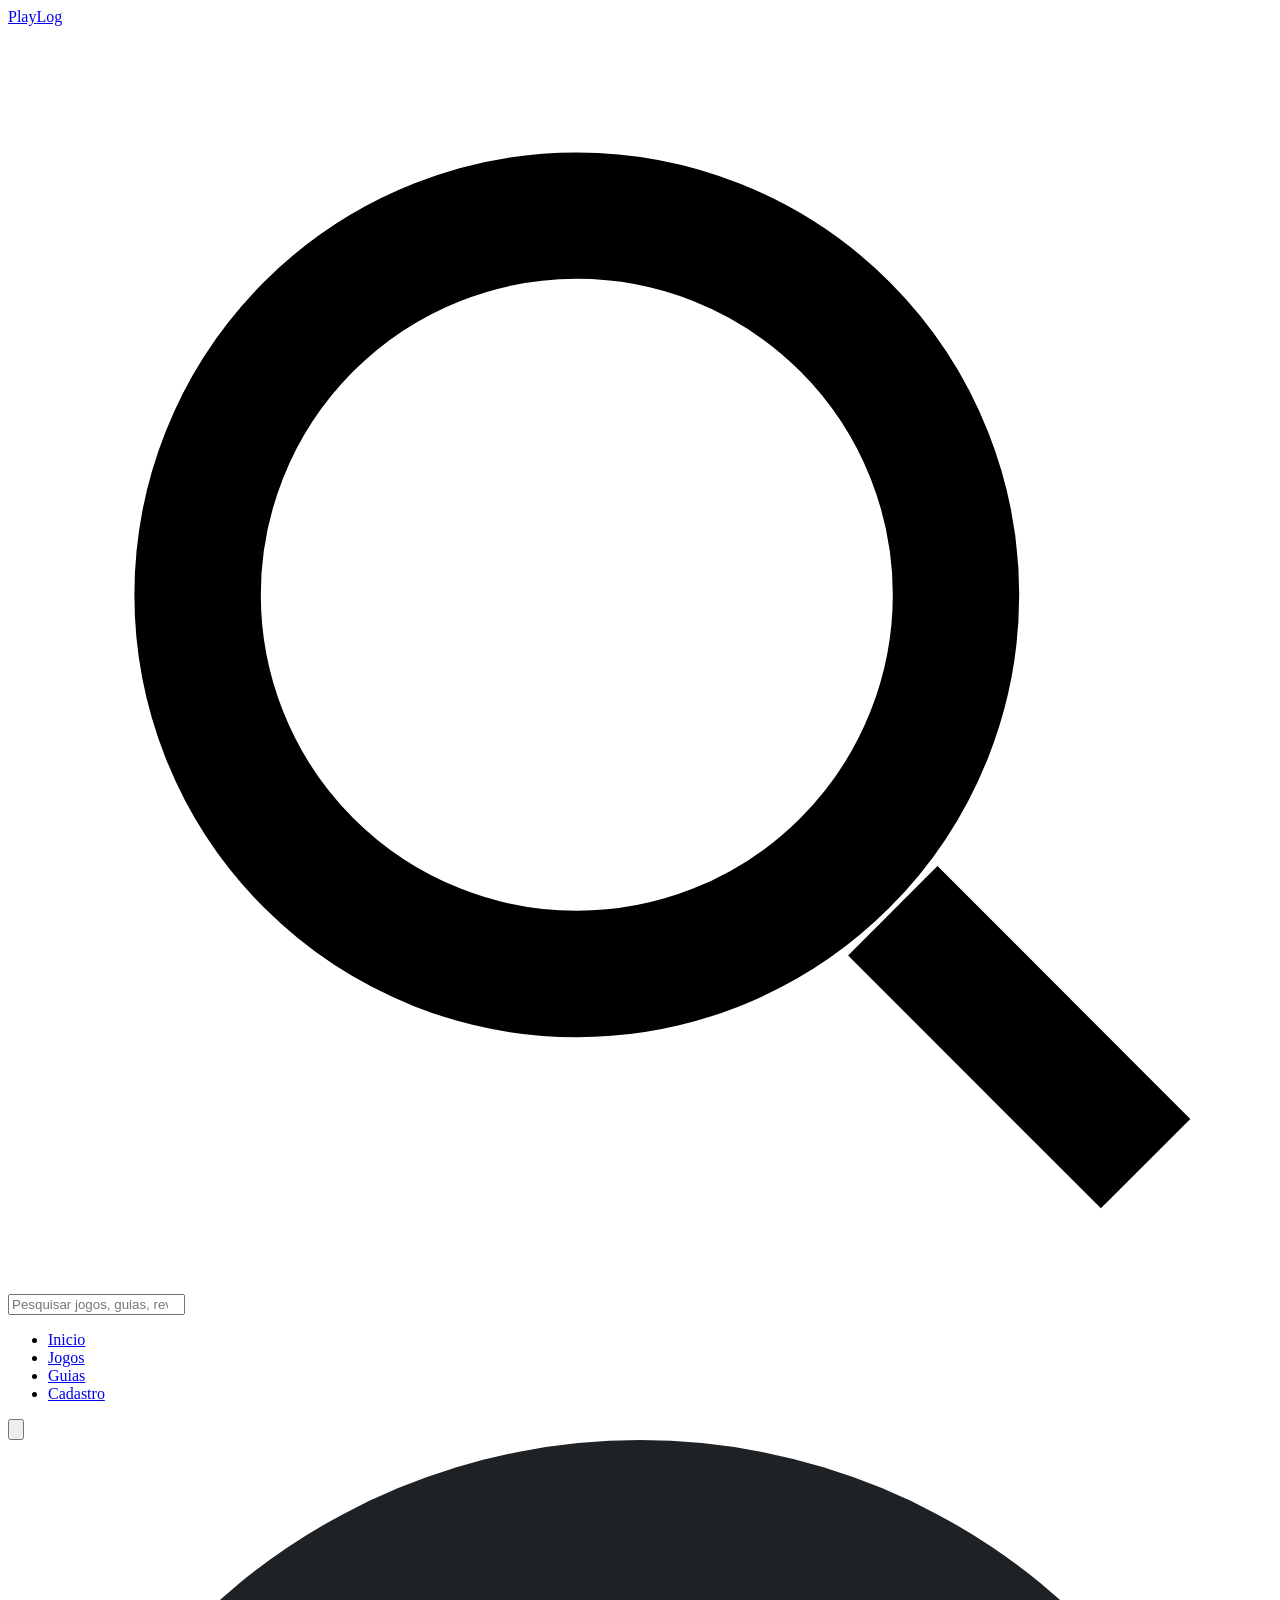
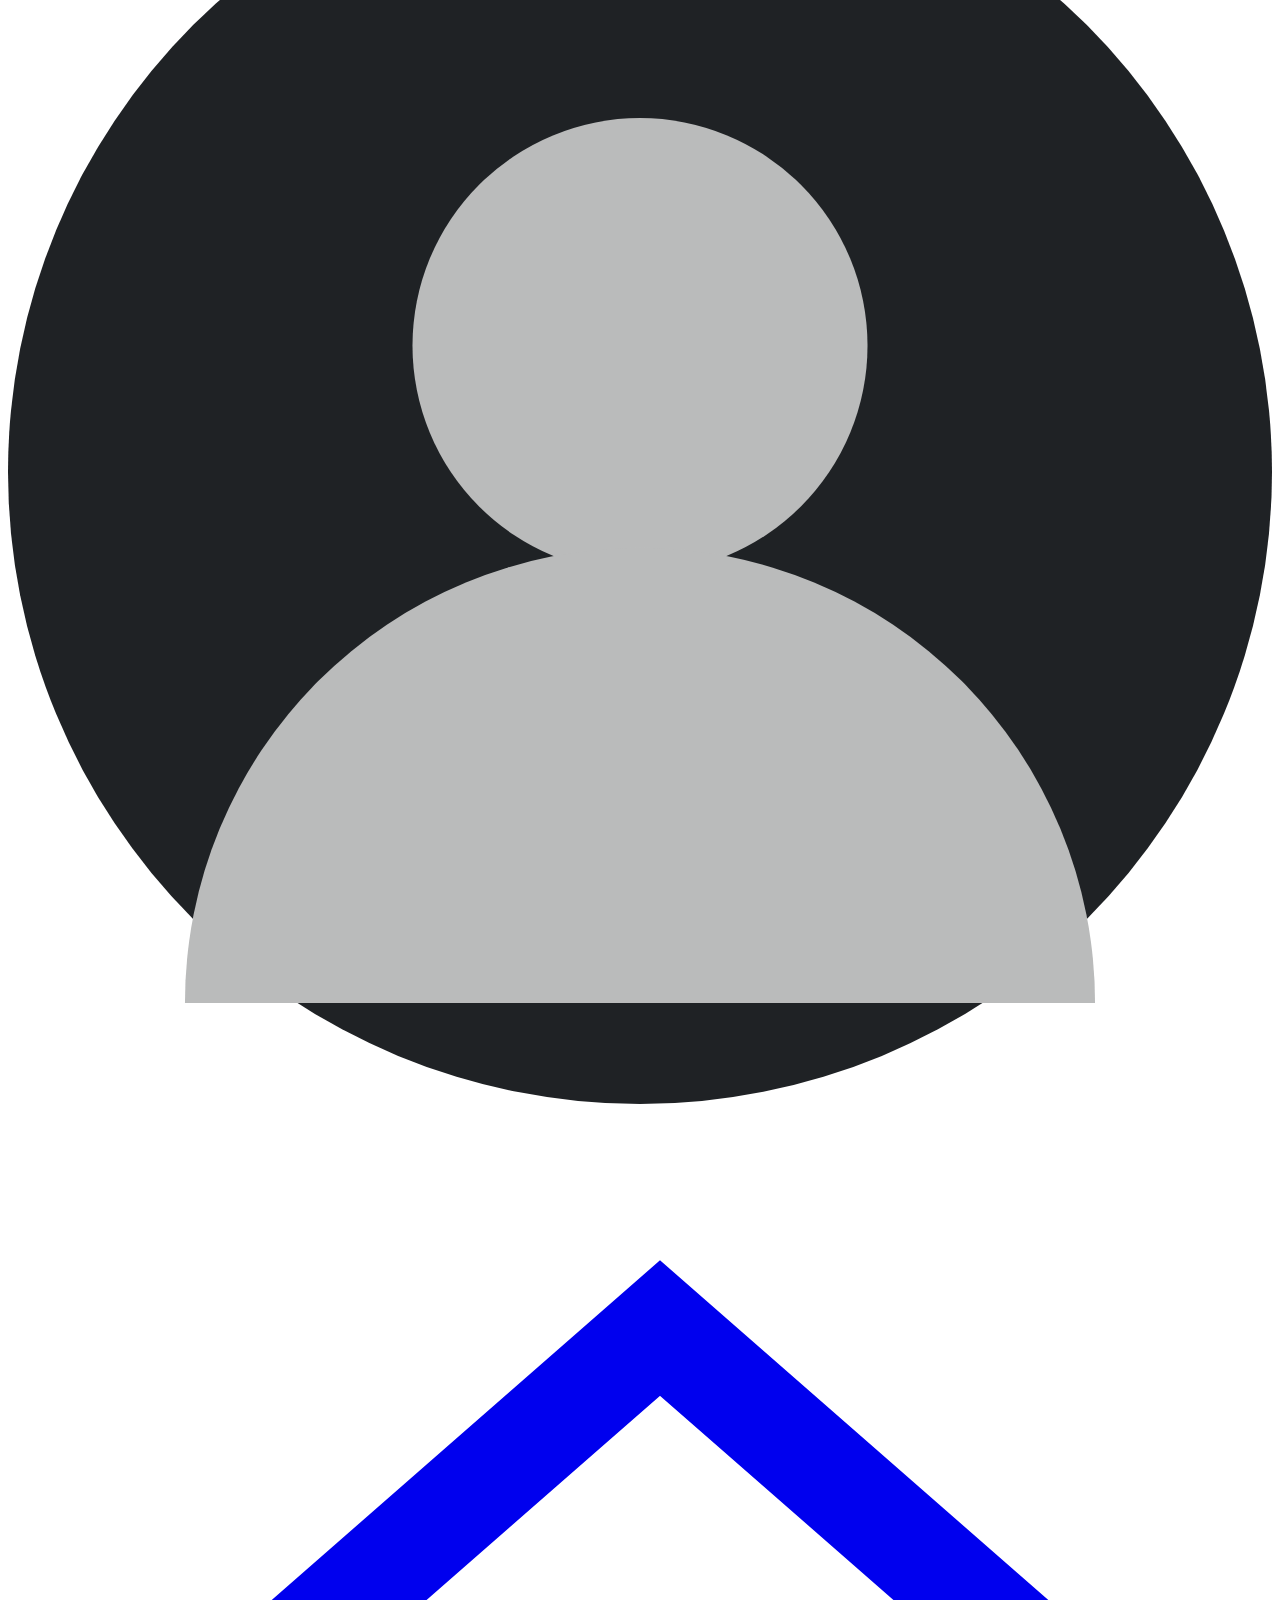
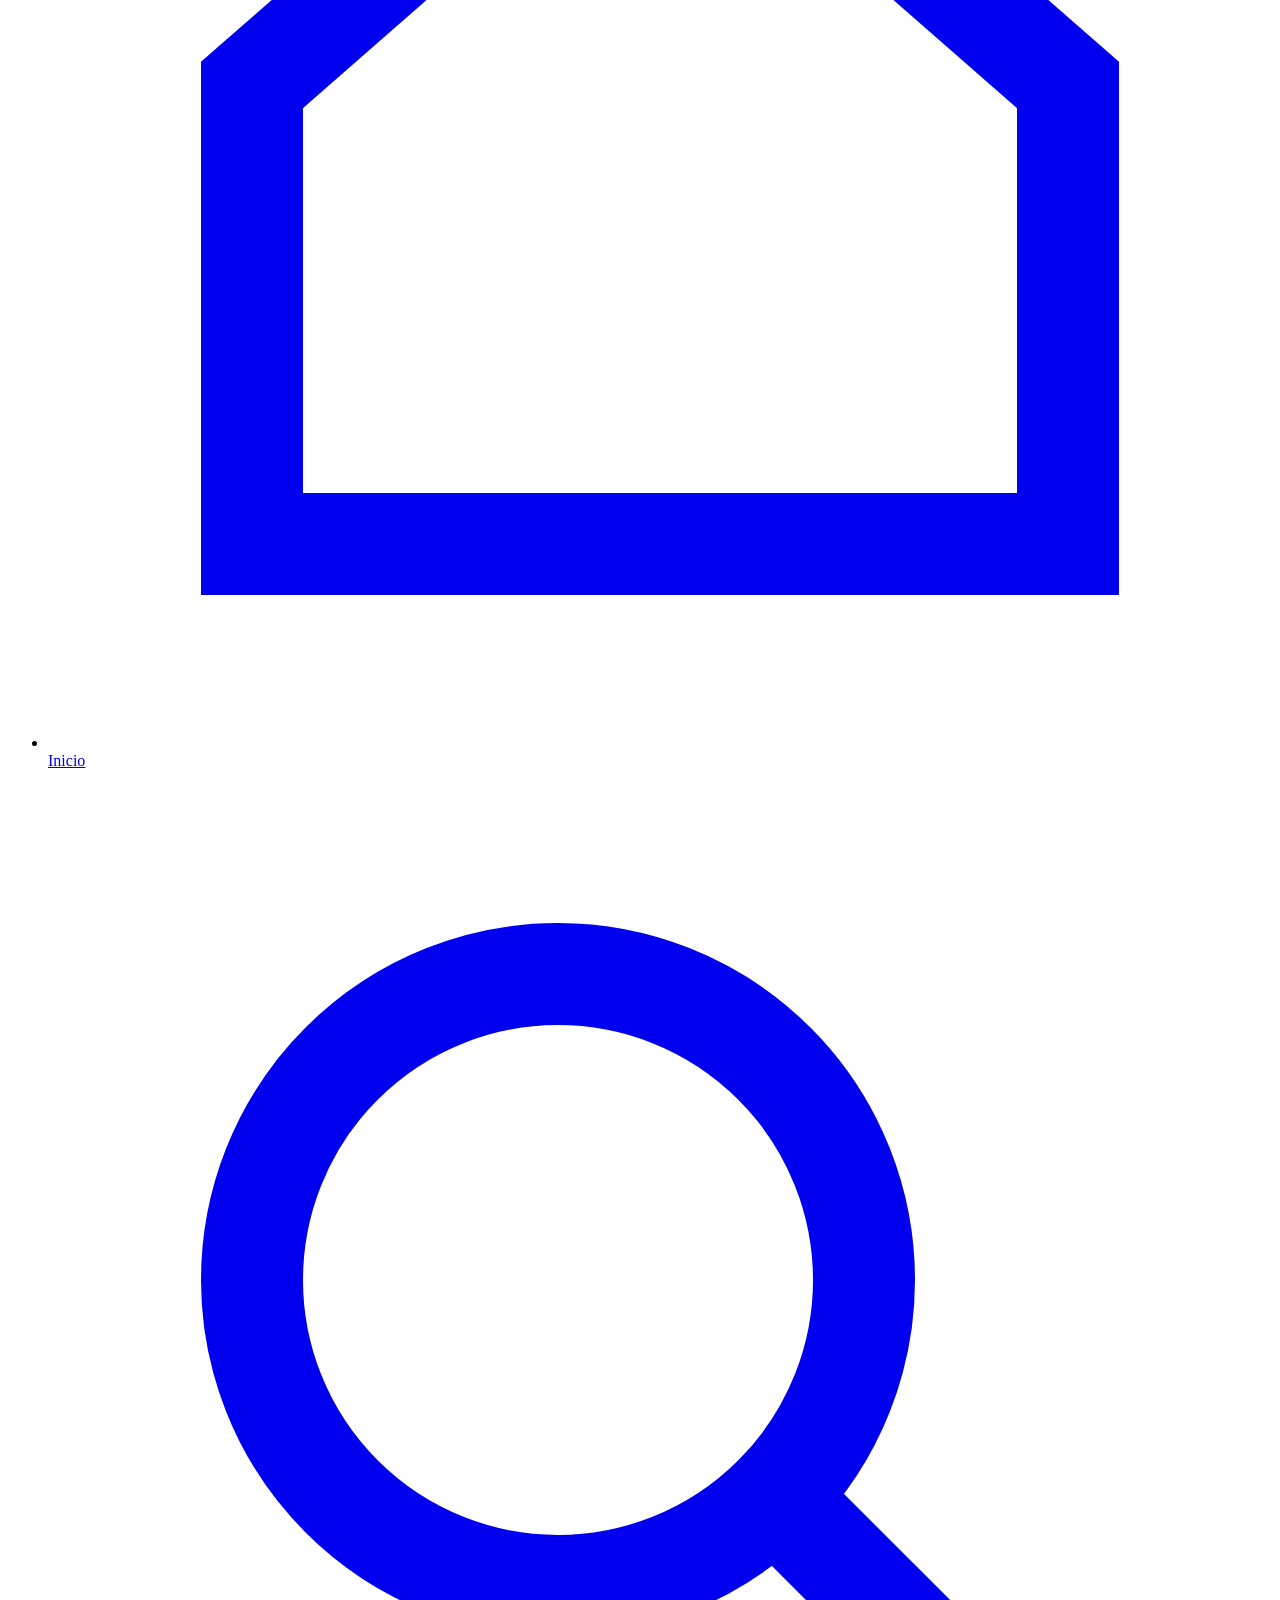
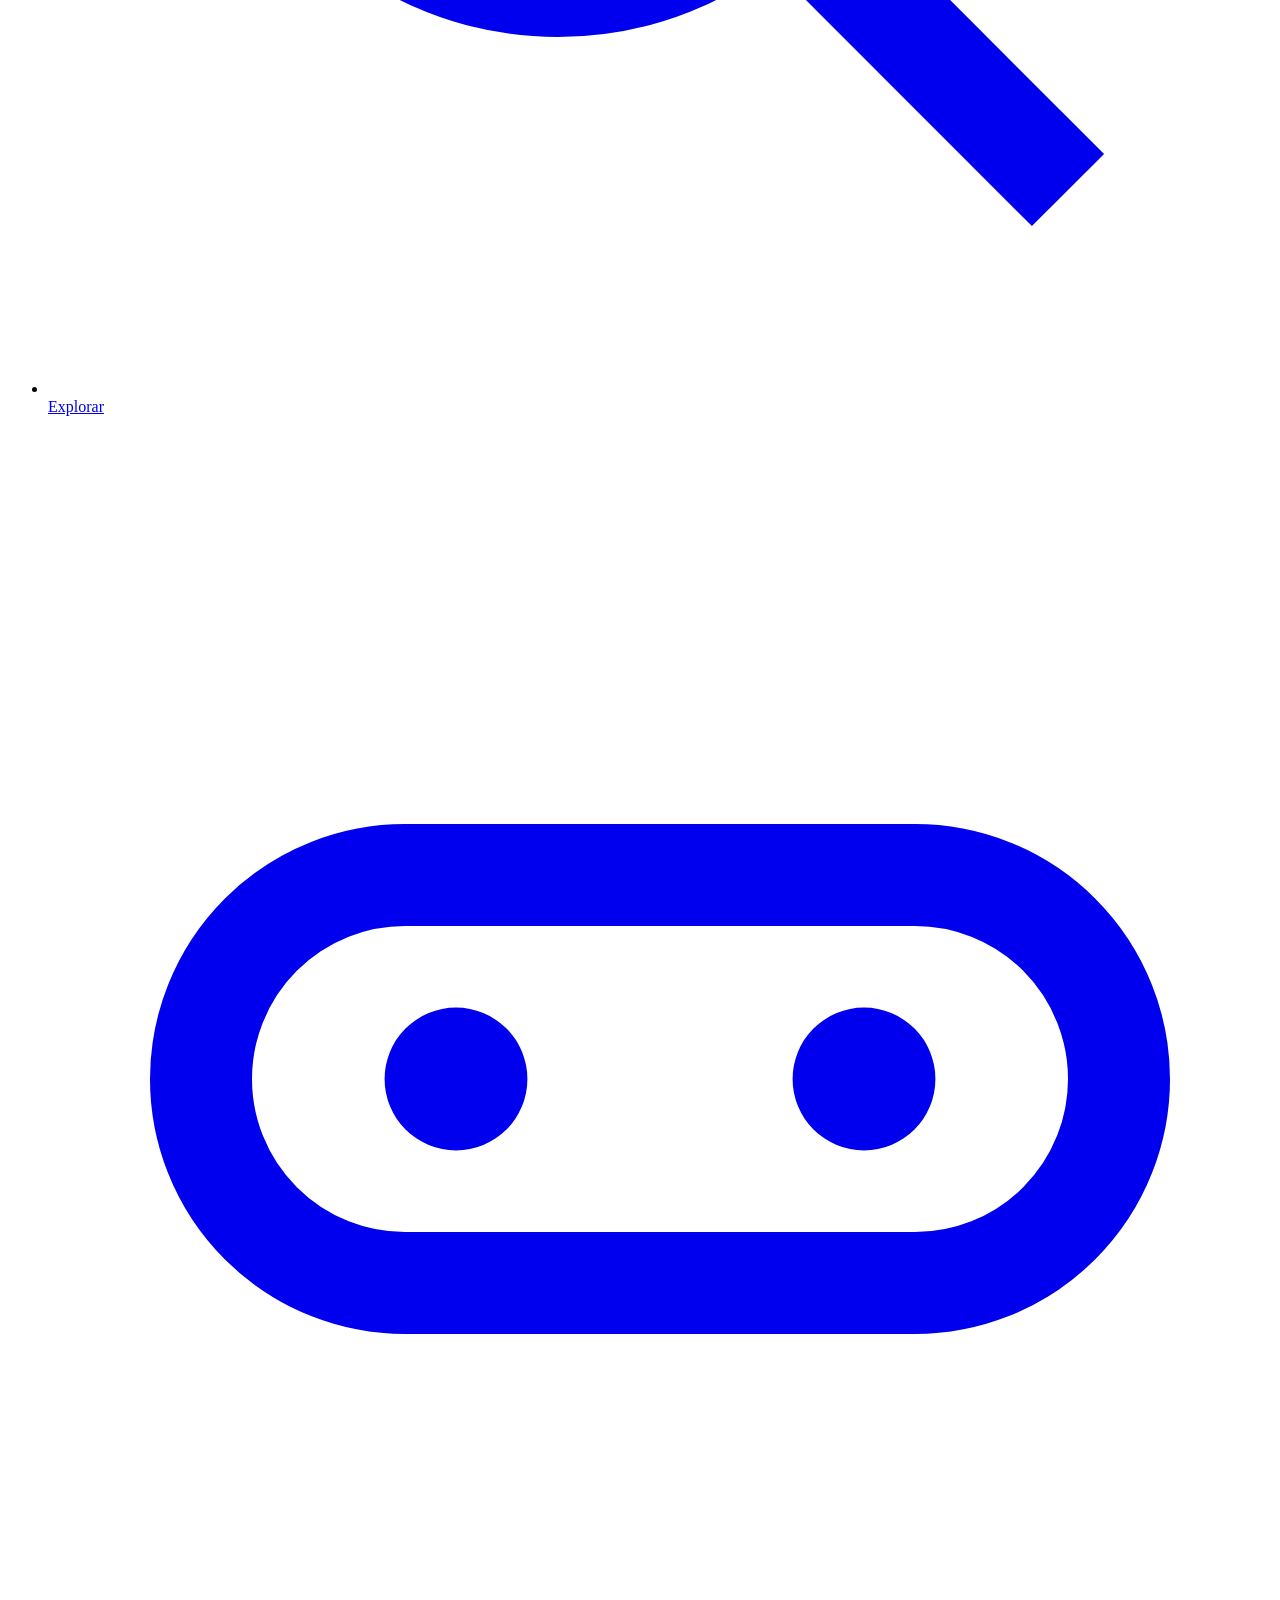
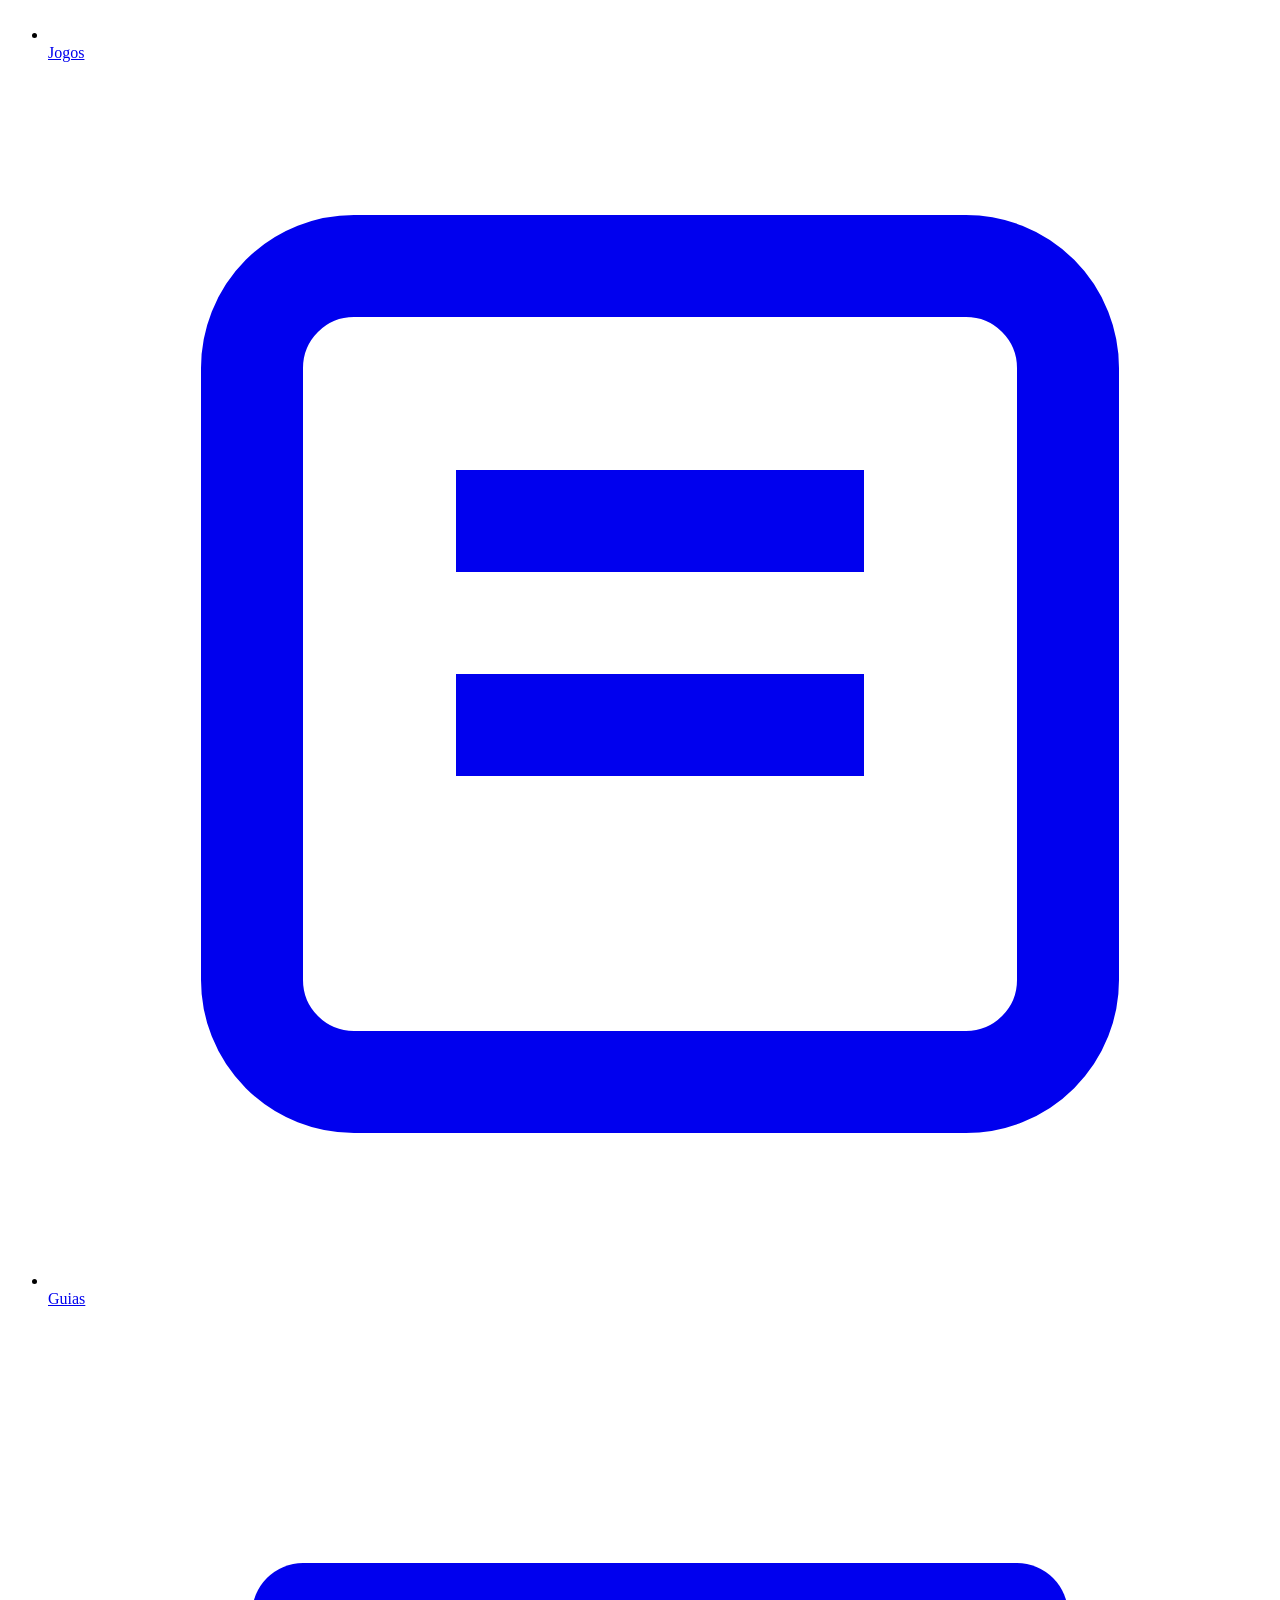
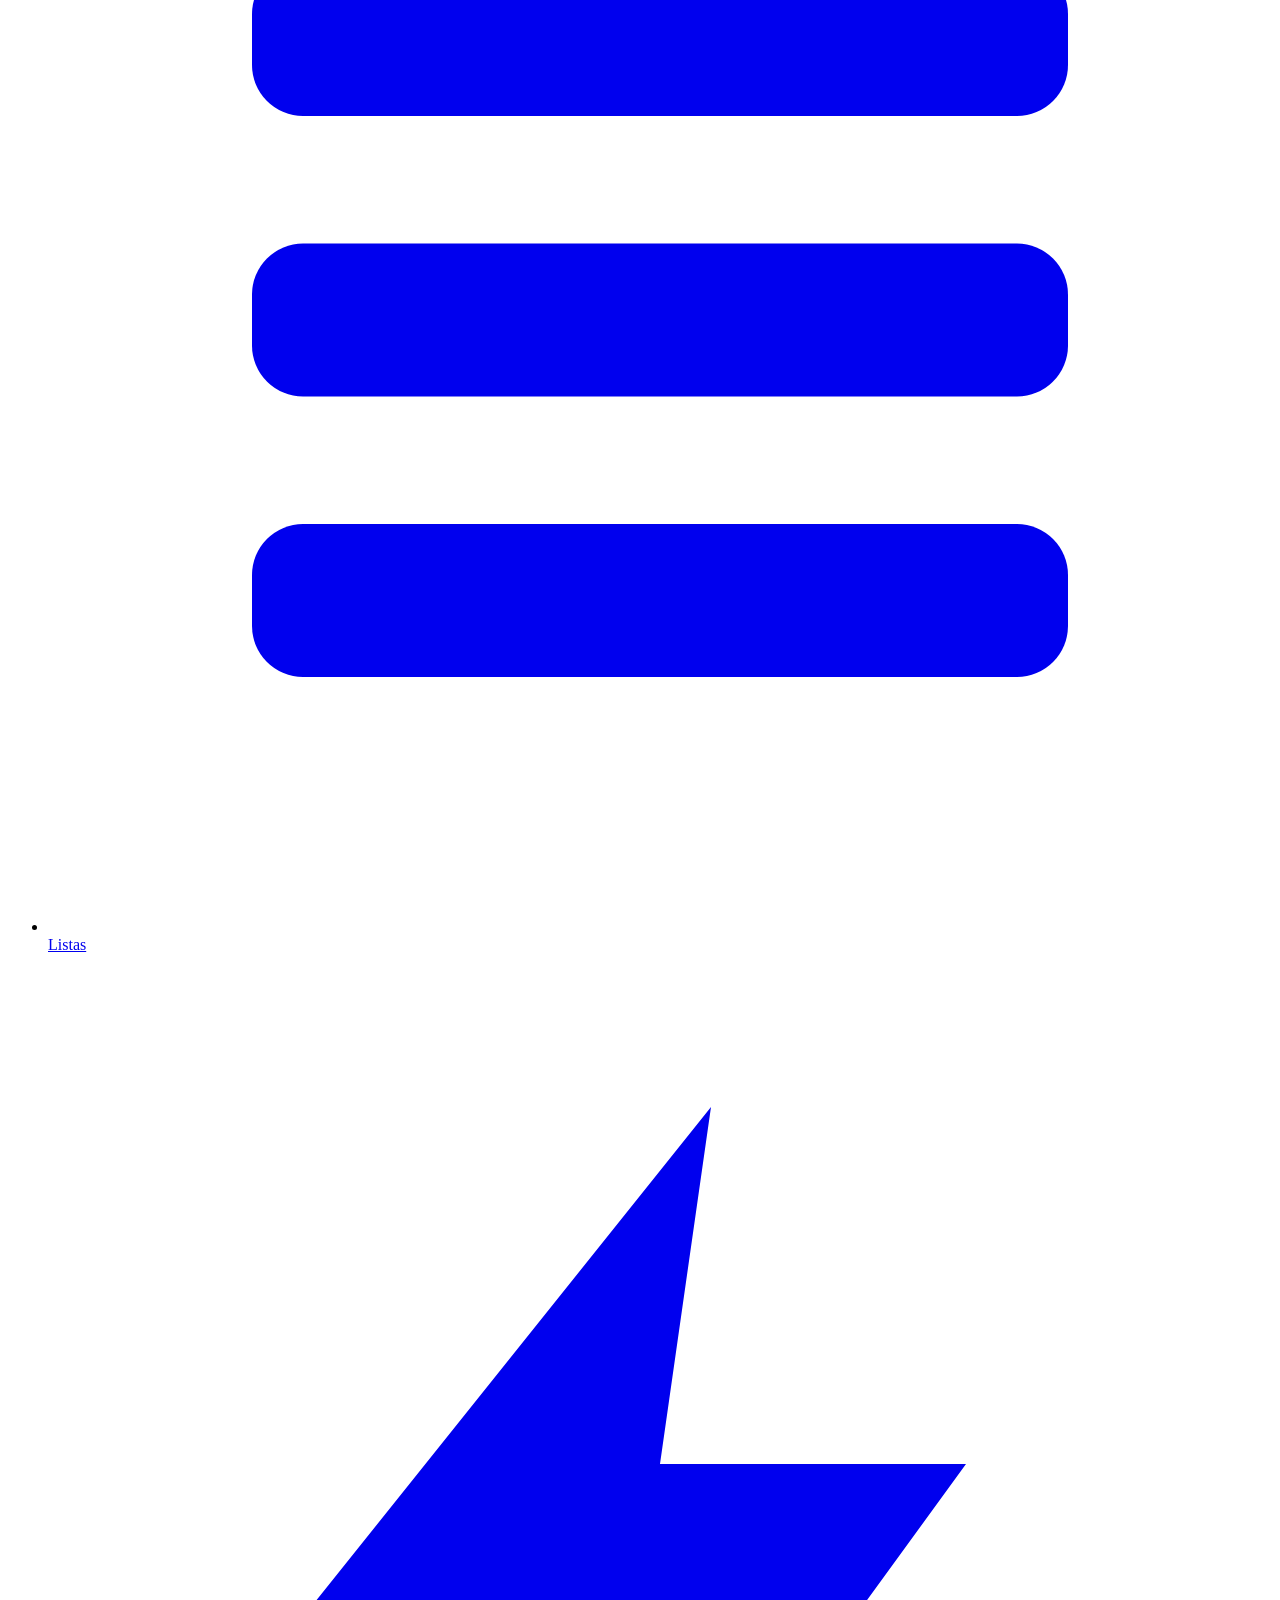
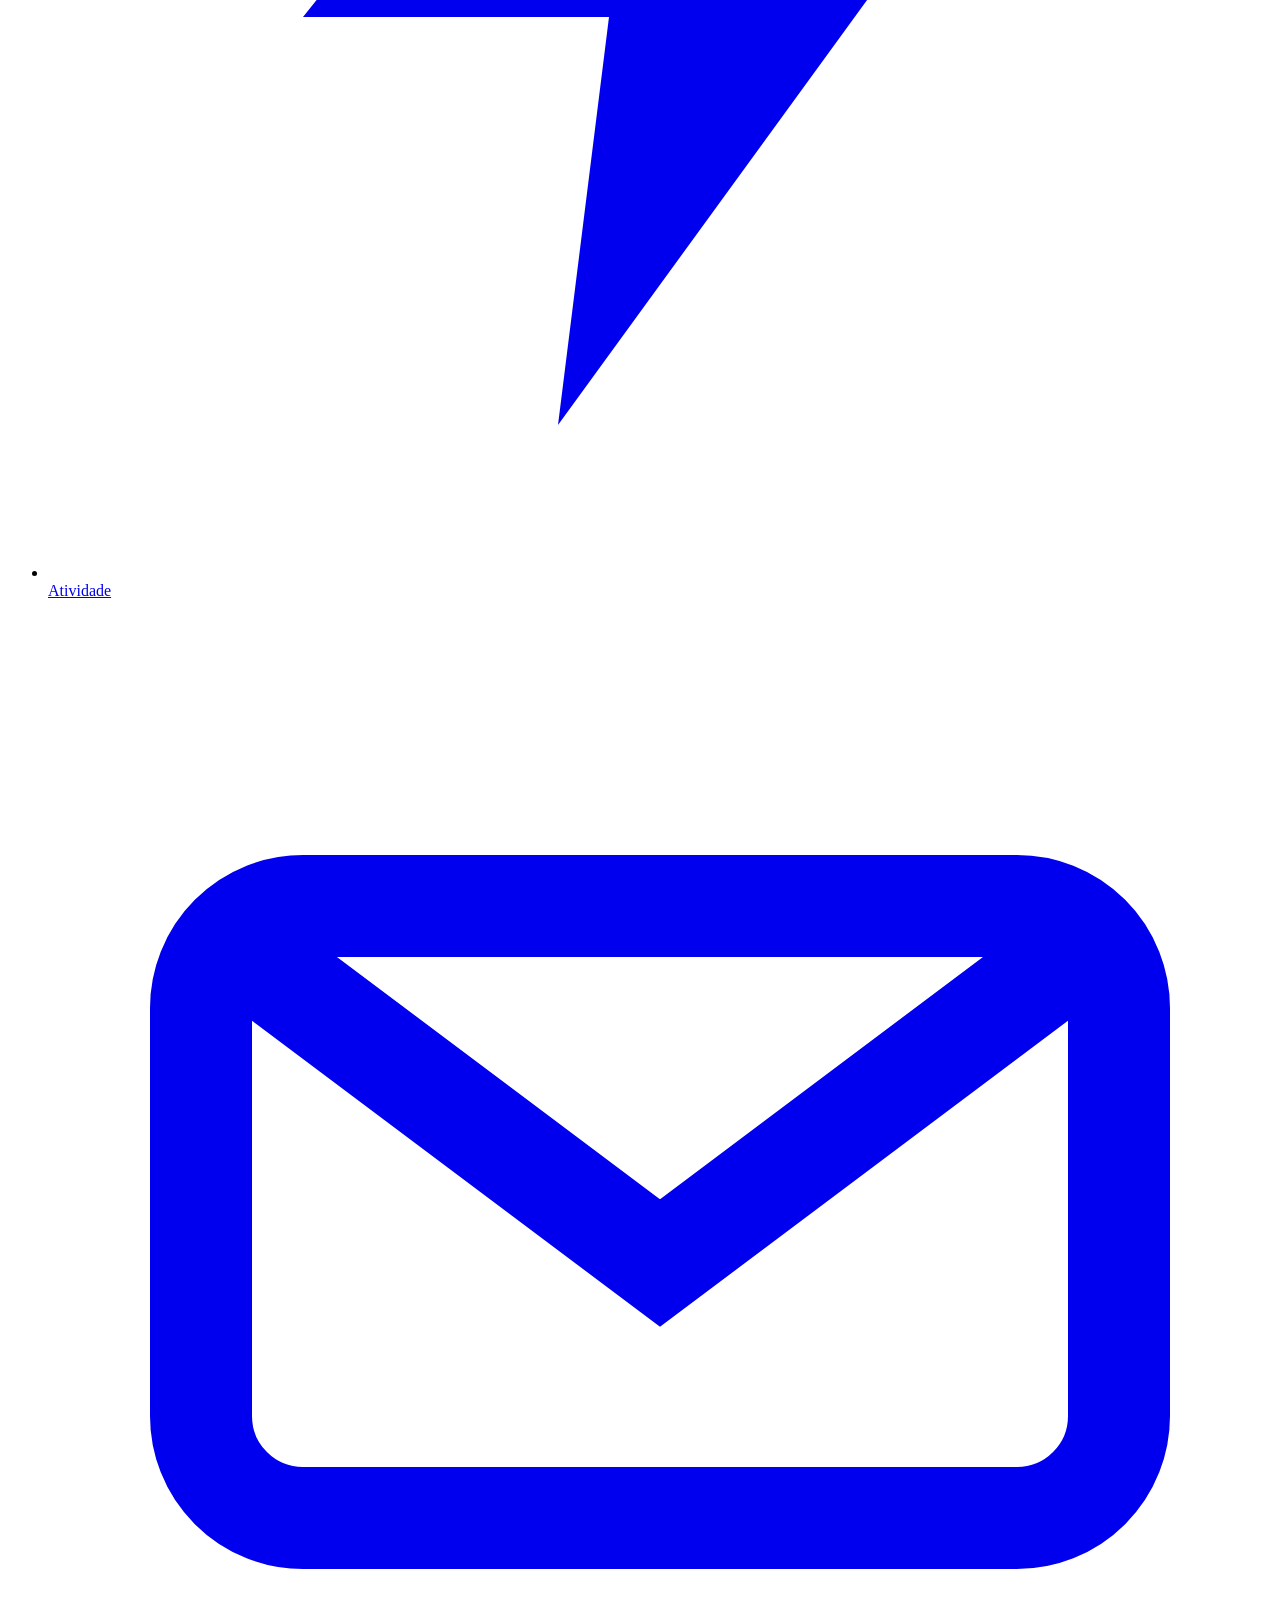
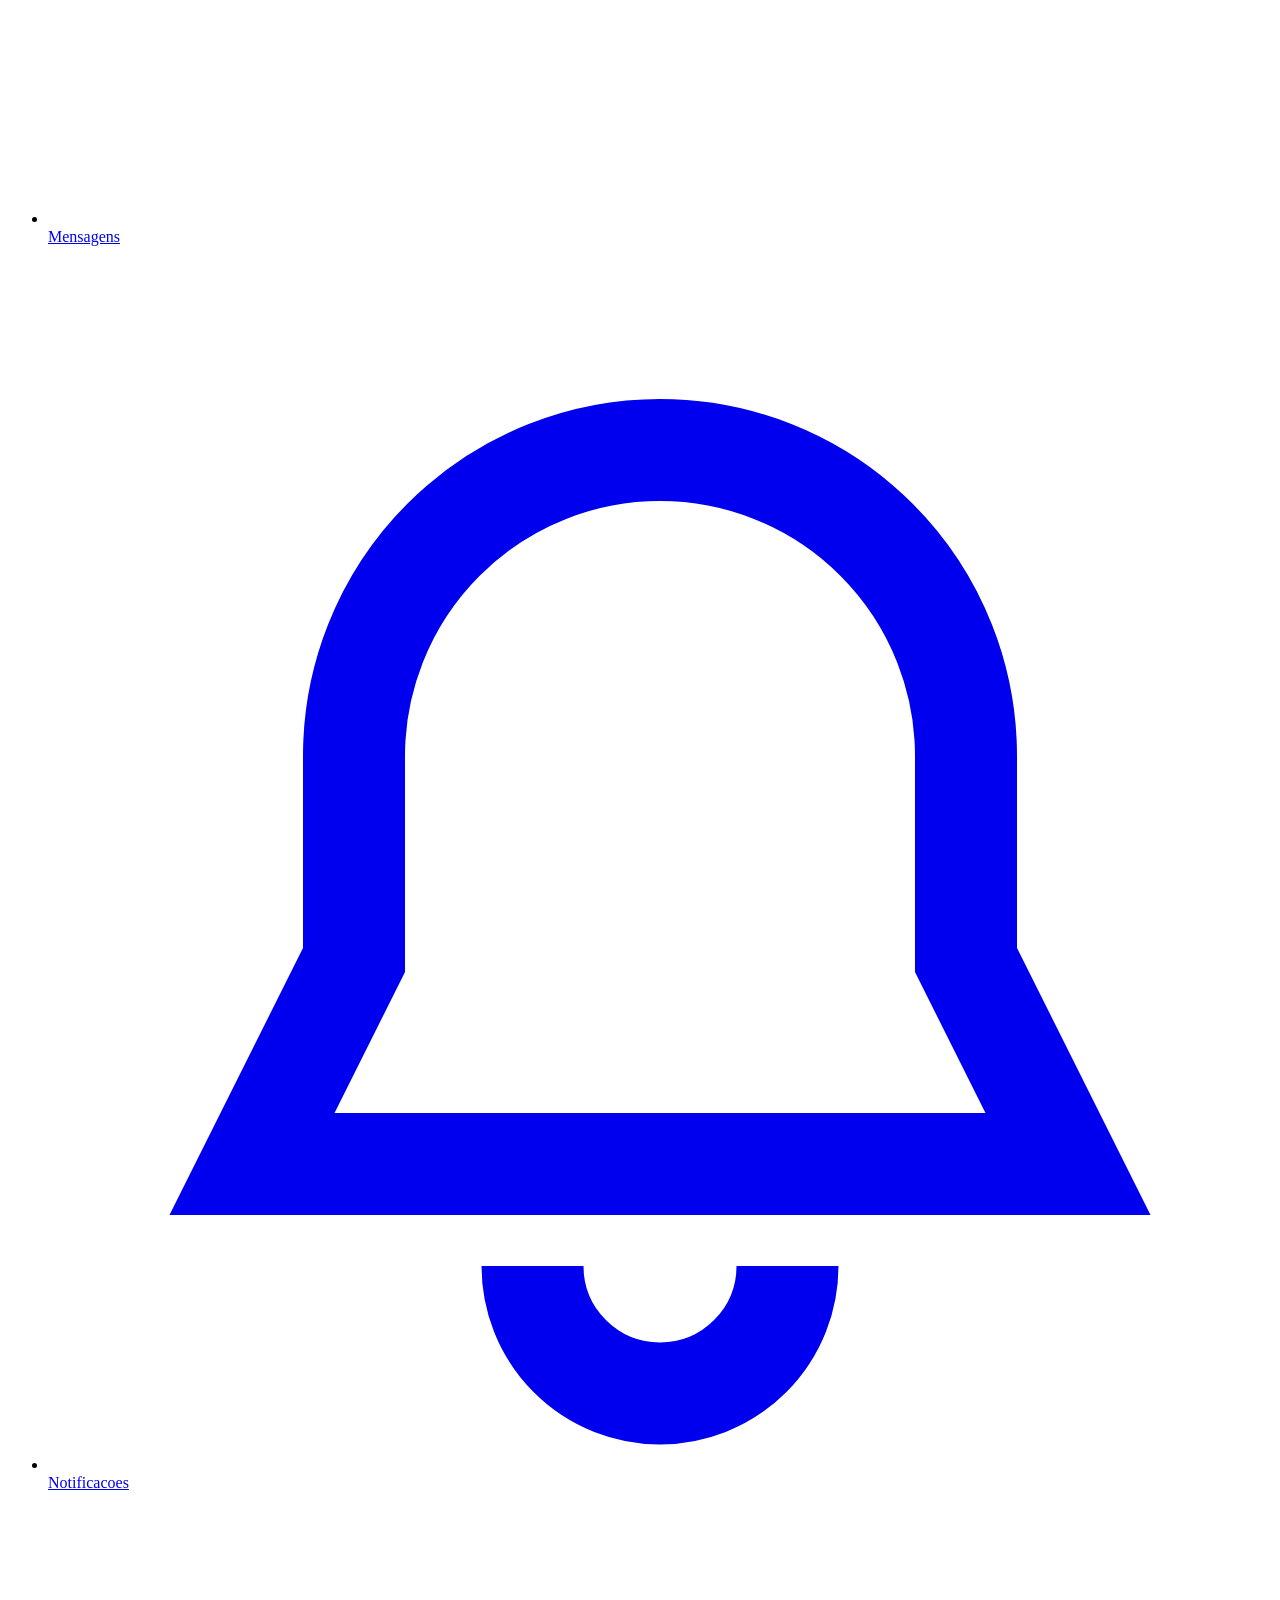
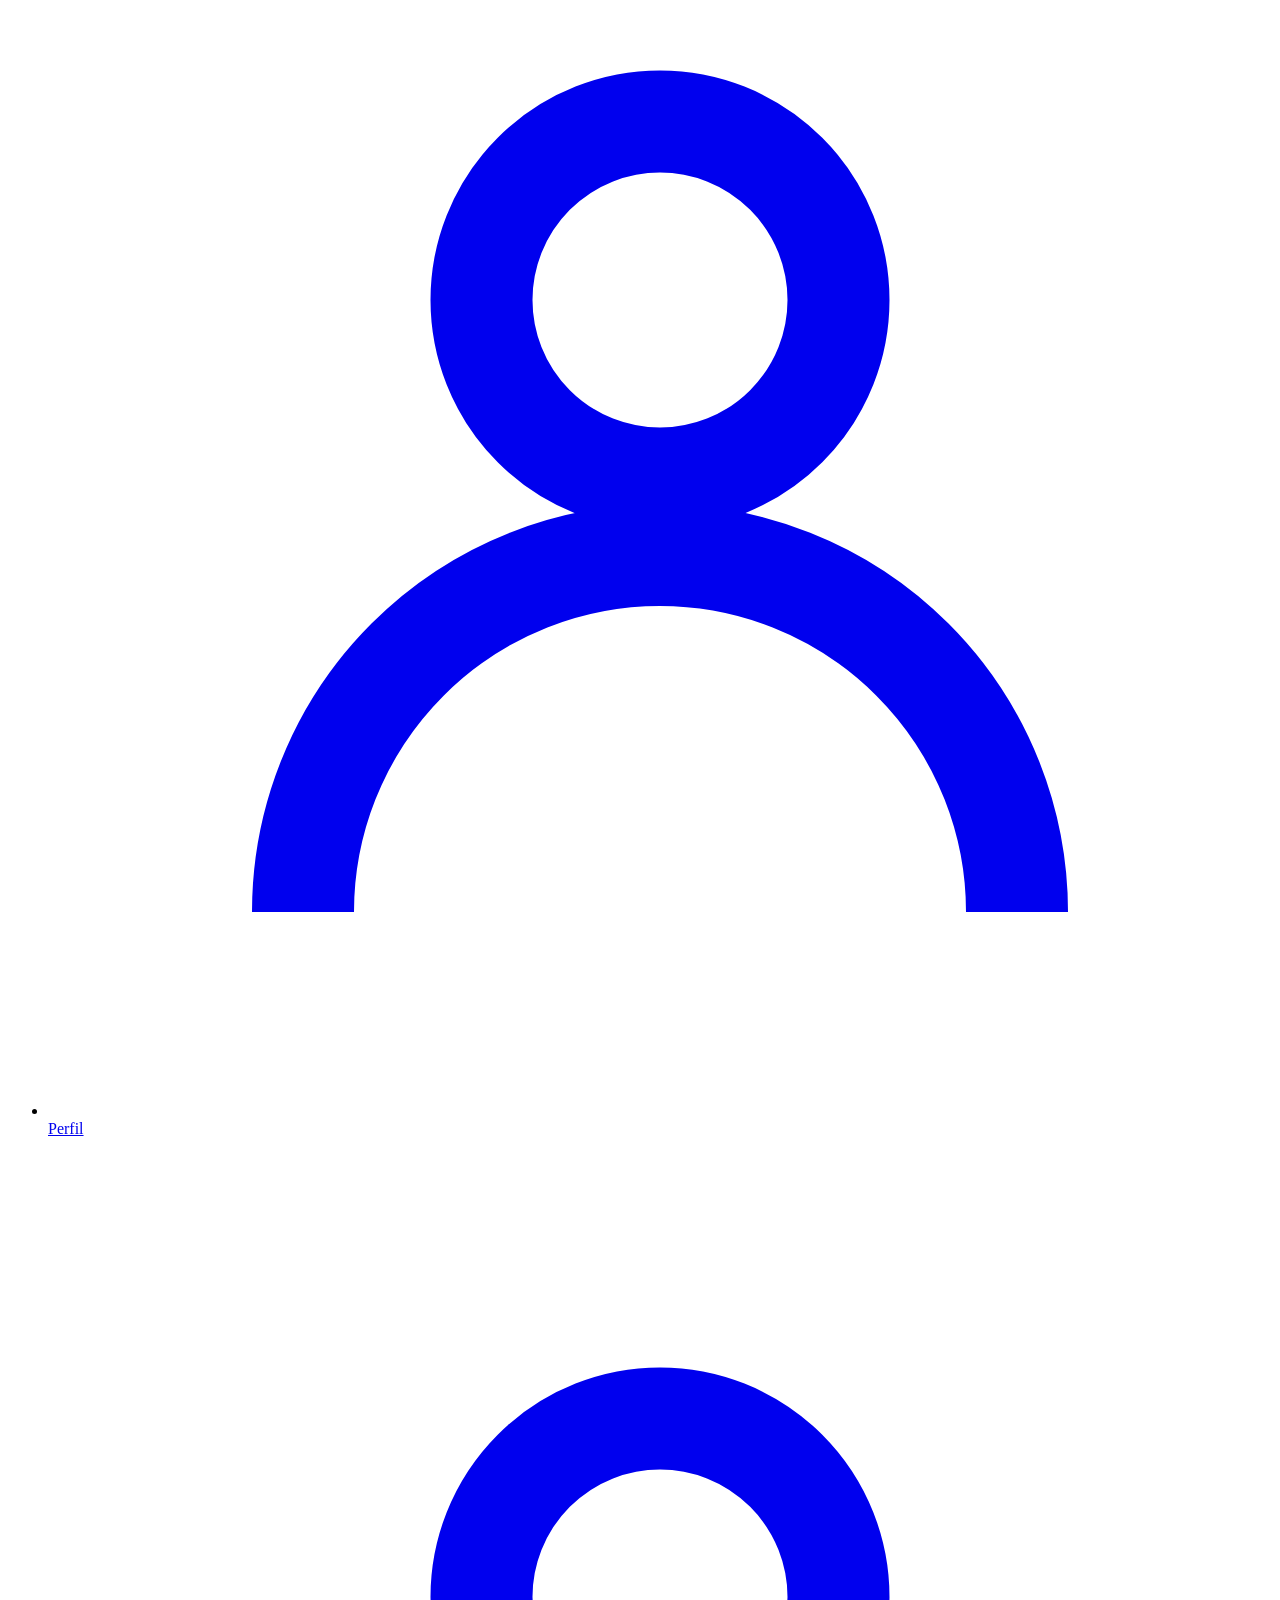
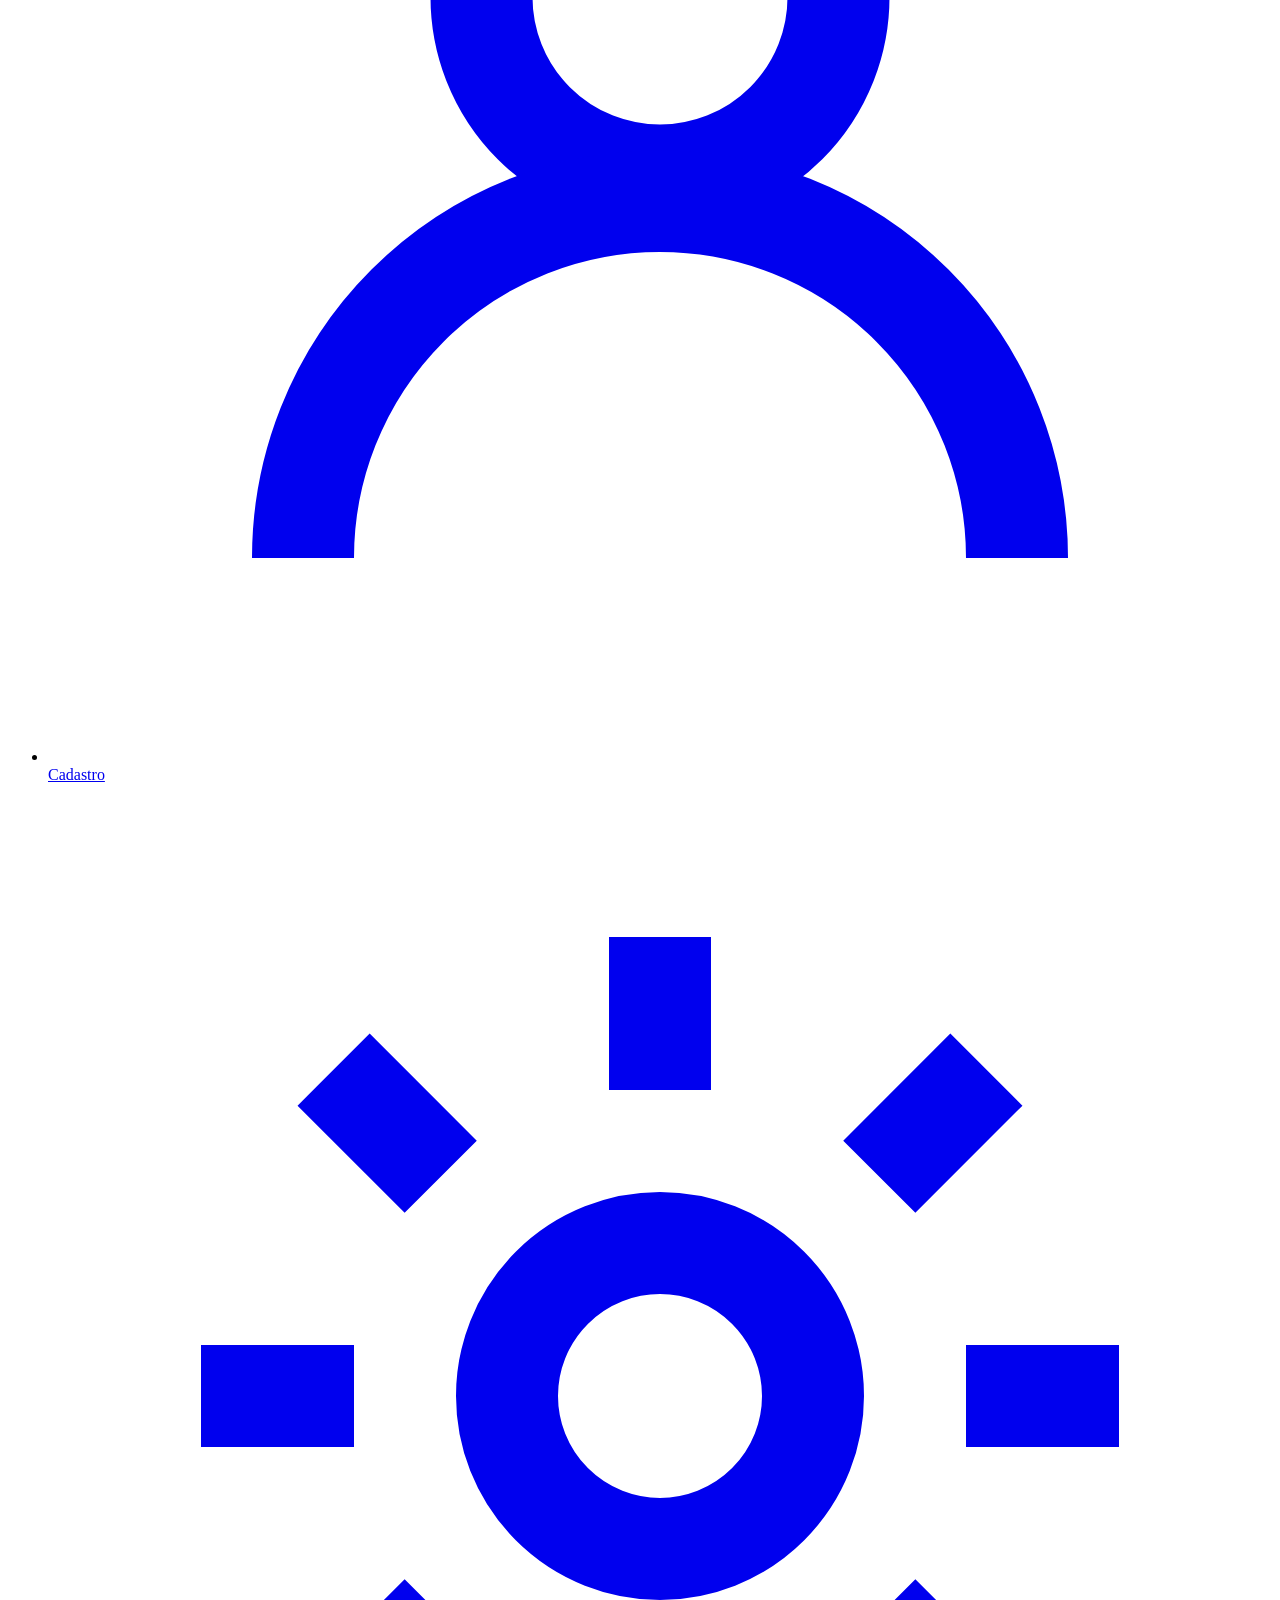
==== index.html @ 3fadf22f "Primeiro commit" ====
<!DOCTYPE html>
<html lang="pt-br">
<head>
  <meta charset="UTF-8">
  <meta name="viewport" content="width=device-width, initial-scale=1.0">
  <title>PlayLog - Inicio</title>
  <link rel="stylesheet" href="style.css">
</head>
<body class="app-shell">

  <header class="topbar">
    <a href="index.html" class="brand">
      <span class="brand-name">Play<span class="brand-accent">Log</span></span>
    </a>

    <label class="search-box">
      <svg viewBox="0 0 20 20" class="icon" aria-hidden="true"><circle cx="9" cy="9" r="6" fill="none" stroke="currentColor" stroke-width="2"/><line x1="14" y1="14" x2="18" y2="18" stroke="currentColor" stroke-width="2"/></svg>
      <input type="search" placeholder="Pesquisar jogos, guias, reviews...">
    </label>

    <nav class="top-nav" aria-label="Navegacao principal">
      <ul>
        <li><a href="index.html" class="active" aria-current="page">Inicio</a></li>
        <li><a href="reviews.html">Jogos</a></li>
        <li><a href="guias.html">Guias</a></li>
        <li><a href="cadastro.html">Cadastro</a></li>
      </ul>
    </nav>

    <div class="topbar-icons">
      <button type="button" class="icon-button" aria-label="Notificacoes">
        <svg viewBox="0 0 24 24" class="icon" aria-hidden="true"><path d="M12 4 a6 6 0 0 1 6 6 v4 l2 4 H4 l2 -4 v-4 a6 6 0 0 1 6 -6 Z" fill="none" stroke="currentColor" stroke-width="2"/><path d="M9.5 20 a2.5 2.5 0 0 0 5 0" fill="none" stroke="currentColor" stroke-width="2"/></svg>
      </button>
      <img src="assets/avatar-placeholder.svg" alt="Avatar de Jogador123" class="topbar-avatar">
    </div>
  </header>

  <div class="app-body">

    <aside class="sidebar-left" aria-label="Menu lateral">
      <nav>
        <ul>
          <li><a href="index.html" class="active" aria-current="page">
            <svg viewBox="0 0 24 24" class="icon" aria-hidden="true"><path d="M4 11 L12 4 L20 11 V20 H4 Z" fill="none" stroke="currentColor" stroke-width="2"/></svg>
            Inicio
          </a></li>
          <li><a href="#" class="soon" title="Em construcao">
            <svg viewBox="0 0 24 24" class="icon" aria-hidden="true"><circle cx="10" cy="10" r="6" fill="none" stroke="currentColor" stroke-width="2"/><line x1="14.5" y1="14.5" x2="20" y2="20" stroke="currentColor" stroke-width="2"/></svg>
            Explorar
          </a></li>
          <li><a href="reviews.html">
            <svg viewBox="0 0 24 24" class="icon" aria-hidden="true"><rect x="3" y="9" width="18" height="8" rx="4" fill="none" stroke="currentColor" stroke-width="2"/><circle cx="8" cy="13" r="1.4" fill="currentColor"/><circle cx="16" cy="13" r="1.4" fill="currentColor"/></svg>
            Jogos
          </a></li>
          <li><a href="guias.html">
            <svg viewBox="0 0 24 24" class="icon" aria-hidden="true"><rect x="4" y="4" width="16" height="16" rx="2" fill="none" stroke="currentColor" stroke-width="2"/><line x1="8" y1="9" x2="16" y2="9" stroke="currentColor" stroke-width="2"/><line x1="8" y1="13" x2="16" y2="13" stroke="currentColor" stroke-width="2"/></svg>
            Guias
          </a></li>
          <li><a href="#" class="soon" title="Em construcao">
            <svg viewBox="0 0 24 24" class="icon" aria-hidden="true"><rect x="4" y="5" width="16" height="3" rx="1" fill="currentColor"/><rect x="4" y="10.5" width="16" height="3" rx="1" fill="currentColor"/><rect x="4" y="16" width="16" height="3" rx="1" fill="currentColor"/></svg>
            Listas
          </a></li>
          <li><a href="#" class="soon" title="Em construcao">
            <svg viewBox="0 0 24 24" class="icon" aria-hidden="true"><path d="M13 3 L5 13 h6 l-1 8 8 -11 h-6 Z" fill="currentColor"/></svg>
            Atividade
          </a></li>
          <li><a href="#" class="soon" title="Em construcao">
            <svg viewBox="0 0 24 24" class="icon" aria-hidden="true"><rect x="3" y="6" width="18" height="12" rx="2" fill="none" stroke="currentColor" stroke-width="2"/><path d="M4 7 L12 13 L20 7" fill="none" stroke="currentColor" stroke-width="2"/></svg>
            Mensagens
          </a></li>
          <li><a href="#" class="soon" title="Em construcao">
            <svg viewBox="0 0 24 24" class="icon" aria-hidden="true"><path d="M12 4 a6 6 0 0 1 6 6 v4 l2 4 H4 l2 -4 v-4 a6 6 0 0 1 6 -6 Z" fill="none" stroke="currentColor" stroke-width="2"/><path d="M9.5 20 a2.5 2.5 0 0 0 5 0" fill="none" stroke="currentColor" stroke-width="2"/></svg>
            Notificacoes
          </a></li>
          <li><a href="#" class="soon" title="Em construcao">
            <svg viewBox="0 0 24 24" class="icon" aria-hidden="true"><circle cx="12" cy="8" r="3.5" fill="none" stroke="currentColor" stroke-width="2"/><path d="M5 20 a7 7 0 0 1 14 0" fill="none" stroke="currentColor" stroke-width="2"/></svg>
            Perfil
          </a></li>
          <li><a href="cadastro.html">
            <svg viewBox="0 0 24 24" class="icon" aria-hidden="true"><circle cx="12" cy="9" r="3.5" fill="none" stroke="currentColor" stroke-width="2"/><path d="M5 20 a7 7 0 0 1 14 0" fill="none" stroke="currentColor" stroke-width="2"/></svg>
            Cadastro
          </a></li>
          <li><a href="#" class="soon" title="Em construcao">
            <svg viewBox="0 0 24 24" class="icon" aria-hidden="true"><circle cx="12" cy="12" r="3" fill="none" stroke="currentColor" stroke-width="2"/><path d="M12 3 v3 M12 18 v3 M3 12 h3 M18 12 h3 M5.6 5.6 l2.1 2.1 M16.3 16.3 l2.1 2.1 M5.6 18.4 l2.1 -2.1 M16.3 7.7 l2.1 -2.1" stroke="currentColor" stroke-width="2"/></svg>
            Configuracoes
          </a></li>
        </ul>
      </nav>

      <div class="side-promo">
        <img src="assets/hero-controller.svg" alt="" class="side-promo-image">
        <h2>Descubra. Jogue. Compartilhe.</h2>
        <p>Mais que um catalogo, uma comunidade de jogadores.</p>
        <a href="cadastro.html" class="cta-button">Saiba mais</a>
      </div>
    </aside>

    <main class="feed">

      <section class="welcome-banner">
        <div class="welcome-text">
          <p class="welcome-eyebrow">Boa noite,</p>
          <h1>Jogador123 <span aria-hidden="true">&#128075;</span></h1>
          <p>O que voce esta jogando essa semana?</p>
          <a href="cadastro.html" class="cta-button cta-solid">+ Registrar jogo</a>
        </div>
      </section>

      <section class="trending" aria-labelledby="trending-title">
        <h2 id="trending-title">Em alta essa semana</h2>
        <div class="game-grid">
          <article class="game-card">
            <img src="assets/171_cover.jpg" alt="Capa do jogo 171">
            <h3>171</h3>
            <p class="rating">&#9733; 4.6</p>
          </article>
          <article class="game-card">
            <img src="assets/enigma_do_medo_cover.jpg" alt="Capa do jogo Enigma do Medo">
            <h3>Enigma do Medo</h3>
            <p class="rating">&#9733; 4.3</p>
          </article>
          <article class="game-card">
            <img src="assets/dandara_cover.jpeg" alt="Capa do jogo Dandara">
            <h3>Dandara</h3>
            <p class="rating">&#9733; 4.5</p>
          </article>
          <article class="game-card">
            <img src="assets/fobia_cover.jpg" alt="Capa do jogo Fobia">
            <h3>Fobia</h3>
            <p class="rating">&#9733; 4.4</p>
          </article>
        </div>
      </section>

      <section class="activity" aria-labelledby="activity-title">
        <h2 id="activity-title">Atividade dos amigos</h2>
        <ul class="activity-list">
          <li class="activity-card">
            <div class="activity-body">
              <p class="activity-meta"><img src="assets/avatar-placeholder.svg" alt="" class="activity-avatar"><strong>Ana</strong> avaliou <span class="activity-time">2h atras</span></p>
              <p class="activity-game">Dandara</p>
              <p class="rating">&#9733;&#9733;&#9733;&#9733;&#9733;</p>
              <p class="activity-comment">Level design incrivel, nunca vi nada parecido.</p>
              <p class="activity-stats">&#10084; 24 &nbsp; &#128172; 6</p>
            </div>
            <img src="assets/dandara_cover.jpeg" alt="Capa do jogo Dandara" class="activity-cover">
          </li>
          <li class="activity-card">
            <div class="activity-body">
              <p class="activity-meta"><img src="assets/avatar-placeholder.svg" alt="" class="activity-avatar"><strong>Bruno</strong> avaliou <span class="activity-time">4h atras</span></p>
              <p class="activity-game">Fobia</p>
              <p class="rating">&#9733;&#9733;&#9733;&#9733;&#9733;</p>
              <p class="activity-comment">Tensao do comeco ao fim, joguei com fone e quase morri do coracao.</p>
              <p class="activity-stats">&#10084; 50 &nbsp; &#128172; 14</p>
            </div>
            <img src="assets/fobia_cover.jpg" alt="Capa do jogo Fobia" class="activity-cover">
          </li>
          <li class="activity-card">
            <div class="activity-body">
              <p class="activity-meta"><img src="assets/avatar-placeholder.svg" alt="" class="activity-avatar"><strong>Carla</strong> avaliou <span class="activity-time">8h atras</span></p>
              <p class="activity-game">171</p>
              <p class="rating">&#9733;&#9733;&#9733;&#9733;</p>
              <p class="activity-comment">Historia pesada, mas muito bem contada.</p>
              <p class="activity-stats">&#10084; 78 &nbsp; &#128172; 20</p>
            </div>
            <img src="assets/171_cover.jpg" alt="Capa do jogo 171" class="activity-cover">
          </li>
        </ul>
      </section>

    </main>

    <aside class="sidebar-right" aria-label="Perfil e comunidade">

      <div class="panel profile-card">
        <h2>Meu Perfil</h2>
        <div class="profile-head">
          <img src="assets/avatar-placeholder.svg" alt="Avatar de Jogador123" class="profile-avatar">
          <span class="profile-name">Jogador123</span>
        </div>
        <div class="profile-stats">
          <div><strong>18</strong><span>Jogados</span></div>
          <div><strong>7</strong><span>Quero jogar</span></div>
          <div><strong>12</strong><span>Reviews</span></div>
          <div><strong>5</strong><span>Listas</span></div>
        </div>
        <p class="profile-quote">&ldquo;Sempre em busca do proximo jogo inesquecivel.&rdquo;</p>
        <a href="cadastro.html" class="cta-button">Editar perfil</a>
      </div>

      <div class="panel">
        <div class="panel-title-row">
          <h2>Generos favoritos</h2>
          <a href="cadastro.html" class="panel-edit-link">Editar</a>
        </div>
        <ul class="tag-list">
          <li>RPG</li>
          <li>Aventura</li>
          <li>Terror</li>
        </ul>
      </div>

      <div class="panel">
        <h2>Amigos online</h2>
        <ul class="friend-list">
          <li>
            <img src="assets/avatar-placeholder.svg" alt="" class="friend-avatar">
            <div>
              <span class="friend-name">Ana</span>
              <span class="friend-status">Jogando Dandara</span>
            </div>
          </li>
          <li>
            <img src="assets/avatar-placeholder.svg" alt="" class="friend-avatar">
            <div>
              <span class="friend-name">Bruno</span>
              <span class="friend-status">Jogando Fobia</span>
            </div>
          </li>
          <li>
            <img src="assets/avatar-placeholder.svg" alt="" class="friend-avatar">
            <div>
              <span class="friend-name">Carla</span>
              <span class="friend-status">Online</span>
            </div>
          </li>
        </ul>
      </div>

      <div class="panel">
        <h2>Em alta na comunidade</h2>
        <ul class="hashtag-list">
          <li>#NovosLancamentos</li>
          <li>#IndieGames</li>
          <li>#Multiplayer</li>
          <li>#Retrogaming</li>
        </ul>
      </div>

    </aside>

  </div>

  <footer class="site-footer">
    <p>PlayLog &mdash; site feito para fins educacionais.</p>
  </footer>

</body>
</html>
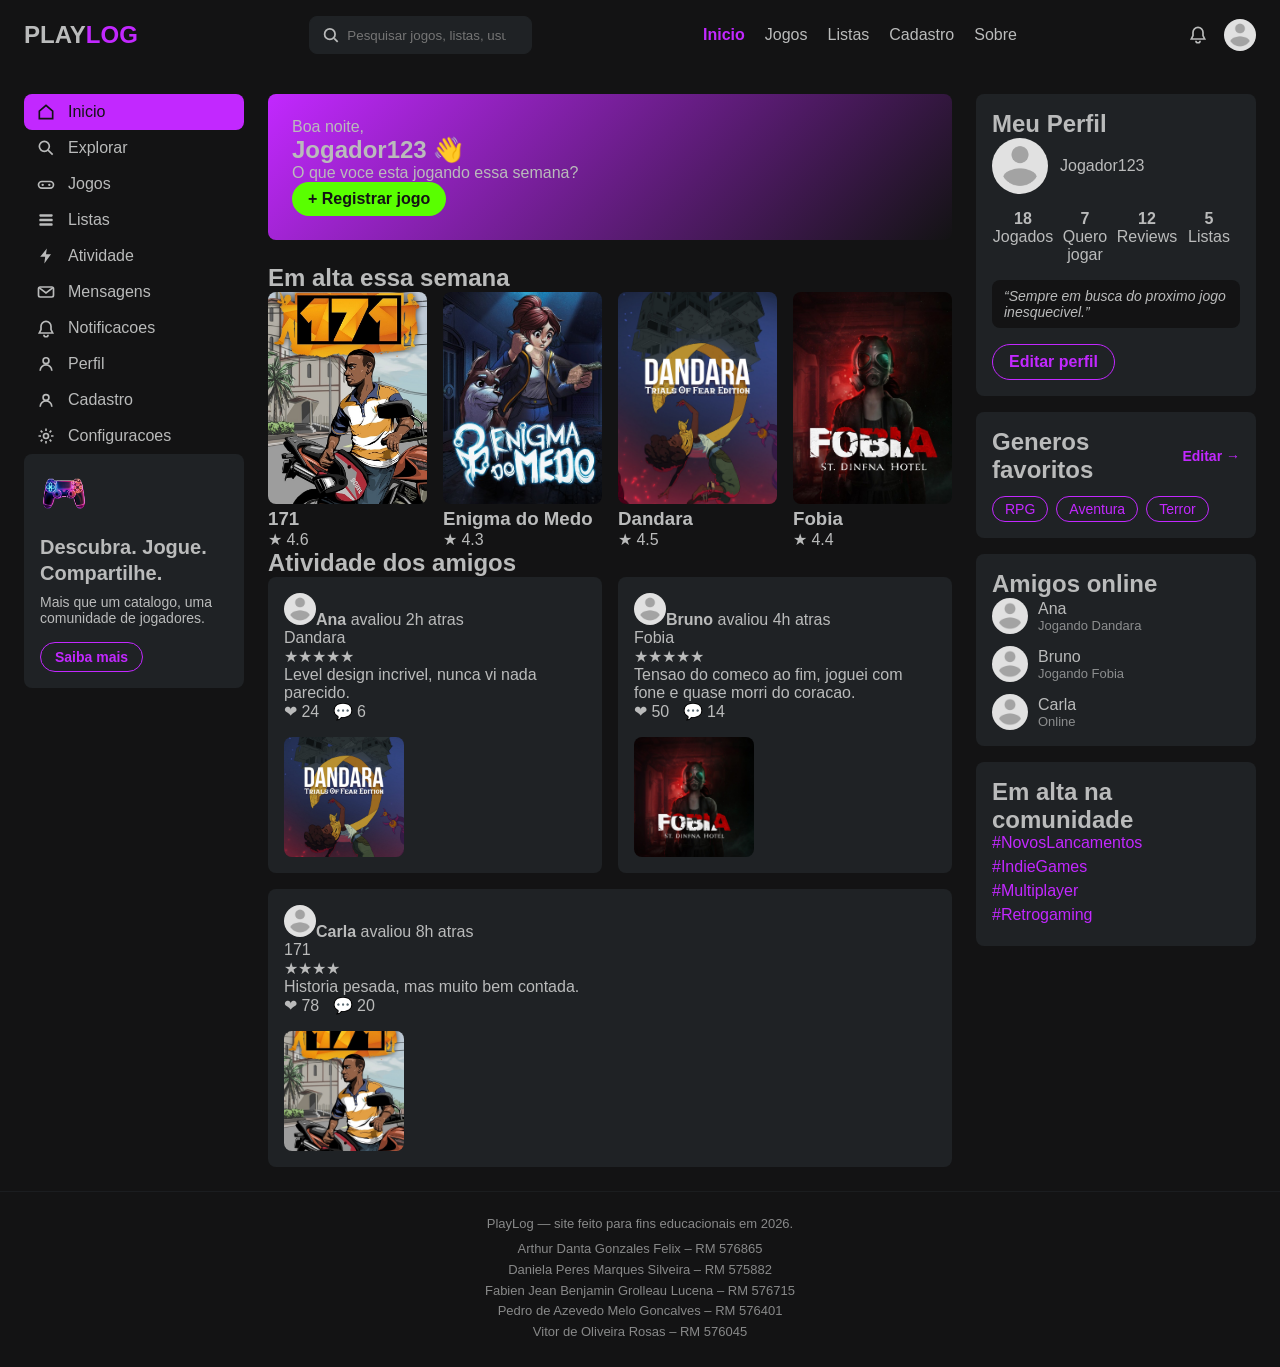
==== commit 41c9c7f1: "Inclusão da tag <table> em jogos e ano no rodapé das páginas" ====
--- a/index.html
+++ b/index.html
@@ -15,15 +15,16 @@
 
     <label class="search-box">
       <svg viewBox="0 0 20 20" class="icon" aria-hidden="true"><circle cx="9" cy="9" r="6" fill="none" stroke="currentColor" stroke-width="2"/><line x1="14" y1="14" x2="18" y2="18" stroke="currentColor" stroke-width="2"/></svg>
-      <input type="search" placeholder="Pesquisar jogos, guias, reviews...">
+      <input type="search" placeholder="Pesquisar jogos, listas, usuarios...">
     </label>
 
     <nav class="top-nav" aria-label="Navegacao principal">
       <ul>
         <li><a href="index.html" class="active" aria-current="page">Inicio</a></li>
-        <li><a href="reviews.html">Jogos</a></li>
-        <li><a href="guias.html">Guias</a></li>
+        <li><a href="jogos.html">Jogos</a></li>
+        <li><a href="listas.html">Listas</a></li>
         <li><a href="cadastro.html">Cadastro</a></li>
+        <li><a href="sobre.html">Sobre</a></li>
       </ul>
     </nav>
 
@@ -31,7 +32,7 @@
       <button type="button" class="icon-button" aria-label="Notificacoes">
         <svg viewBox="0 0 24 24" class="icon" aria-hidden="true"><path d="M12 4 a6 6 0 0 1 6 6 v4 l2 4 H4 l2 -4 v-4 a6 6 0 0 1 6 -6 Z" fill="none" stroke="currentColor" stroke-width="2"/><path d="M9.5 20 a2.5 2.5 0 0 0 5 0" fill="none" stroke="currentColor" stroke-width="2"/></svg>
       </button>
-      <img src="assets/avatar-placeholder.svg" alt="Avatar de Jogador123" class="topbar-avatar">
+      <img src="assets/avatar_placeholder.png" alt="Avatar de Jogador123" class="topbar-avatar">
     </div>
   </header>
 
@@ -48,19 +49,15 @@
             <svg viewBox="0 0 24 24" class="icon" aria-hidden="true"><circle cx="10" cy="10" r="6" fill="none" stroke="currentColor" stroke-width="2"/><line x1="14.5" y1="14.5" x2="20" y2="20" stroke="currentColor" stroke-width="2"/></svg>
             Explorar
           </a></li>
-          <li><a href="reviews.html">
+          <li><a href="jogos.html">
             <svg viewBox="0 0 24 24" class="icon" aria-hidden="true"><rect x="3" y="9" width="18" height="8" rx="4" fill="none" stroke="currentColor" stroke-width="2"/><circle cx="8" cy="13" r="1.4" fill="currentColor"/><circle cx="16" cy="13" r="1.4" fill="currentColor"/></svg>
             Jogos
           </a></li>
-          <li><a href="guias.html">
-            <svg viewBox="0 0 24 24" class="icon" aria-hidden="true"><rect x="4" y="4" width="16" height="16" rx="2" fill="none" stroke="currentColor" stroke-width="2"/><line x1="8" y1="9" x2="16" y2="9" stroke="currentColor" stroke-width="2"/><line x1="8" y1="13" x2="16" y2="13" stroke="currentColor" stroke-width="2"/></svg>
-            Guias
-          </a></li>
-          <li><a href="#" class="soon" title="Em construcao">
+          <li><a href="listas.html">
             <svg viewBox="0 0 24 24" class="icon" aria-hidden="true"><rect x="4" y="5" width="16" height="3" rx="1" fill="currentColor"/><rect x="4" y="10.5" width="16" height="3" rx="1" fill="currentColor"/><rect x="4" y="16" width="16" height="3" rx="1" fill="currentColor"/></svg>
             Listas
           </a></li>
-          <li><a href="#" class="soon" title="Em construcao">
+          <li><a href="atividade.html">
             <svg viewBox="0 0 24 24" class="icon" aria-hidden="true"><path d="M13 3 L5 13 h6 l-1 8 8 -11 h-6 Z" fill="currentColor"/></svg>
             Atividade
           </a></li>
@@ -72,7 +69,7 @@
             <svg viewBox="0 0 24 24" class="icon" aria-hidden="true"><path d="M12 4 a6 6 0 0 1 6 6 v4 l2 4 H4 l2 -4 v-4 a6 6 0 0 1 6 -6 Z" fill="none" stroke="currentColor" stroke-width="2"/><path d="M9.5 20 a2.5 2.5 0 0 0 5 0" fill="none" stroke="currentColor" stroke-width="2"/></svg>
             Notificacoes
           </a></li>
-          <li><a href="#" class="soon" title="Em construcao">
+          <li><a href="perfil.html">
             <svg viewBox="0 0 24 24" class="icon" aria-hidden="true"><circle cx="12" cy="8" r="3.5" fill="none" stroke="currentColor" stroke-width="2"/><path d="M5 20 a7 7 0 0 1 14 0" fill="none" stroke="currentColor" stroke-width="2"/></svg>
             Perfil
           </a></li>
@@ -88,7 +85,7 @@
       </nav>
 
       <div class="side-promo">
-        <img src="assets/hero-controller.svg" alt="" class="side-promo-image">
+        <img src="assets/controller.png" alt="" class="side-promo-image">
         <h2>Descubra. Jogue. Compartilhe.</h2>
         <p>Mais que um catalogo, uma comunidade de jogadores.</p>
         <a href="cadastro.html" class="cta-button">Saiba mais</a>
@@ -137,7 +134,7 @@
         <ul class="activity-list">
           <li class="activity-card">
             <div class="activity-body">
-              <p class="activity-meta"><img src="assets/avatar-placeholder.svg" alt="" class="activity-avatar"><strong>Ana</strong> avaliou <span class="activity-time">2h atras</span></p>
+              <p class="activity-meta"><img src="assets/avatar_placeholder.png" alt="" class="activity-avatar"><strong>Ana</strong> avaliou <span class="activity-time">2h atras</span></p>
               <p class="activity-game">Dandara</p>
               <p class="rating">&#9733;&#9733;&#9733;&#9733;&#9733;</p>
               <p class="activity-comment">Level design incrivel, nunca vi nada parecido.</p>
@@ -147,7 +144,7 @@
           </li>
           <li class="activity-card">
             <div class="activity-body">
-              <p class="activity-meta"><img src="assets/avatar-placeholder.svg" alt="" class="activity-avatar"><strong>Bruno</strong> avaliou <span class="activity-time">4h atras</span></p>
+              <p class="activity-meta"><img src="assets/avatar_placeholder.png" alt="" class="activity-avatar"><strong>Bruno</strong> avaliou <span class="activity-time">4h atras</span></p>
               <p class="activity-game">Fobia</p>
               <p class="rating">&#9733;&#9733;&#9733;&#9733;&#9733;</p>
               <p class="activity-comment">Tensao do comeco ao fim, joguei com fone e quase morri do coracao.</p>
@@ -157,7 +154,7 @@
           </li>
           <li class="activity-card">
             <div class="activity-body">
-              <p class="activity-meta"><img src="assets/avatar-placeholder.svg" alt="" class="activity-avatar"><strong>Carla</strong> avaliou <span class="activity-time">8h atras</span></p>
+              <p class="activity-meta"><img src="assets/avatar_placeholder.png" alt="" class="activity-avatar"><strong>Carla</strong> avaliou <span class="activity-time">8h atras</span></p>
               <p class="activity-game">171</p>
               <p class="rating">&#9733;&#9733;&#9733;&#9733;</p>
               <p class="activity-comment">Historia pesada, mas muito bem contada.</p>
@@ -175,7 +172,7 @@
       <div class="panel profile-card">
         <h2>Meu Perfil</h2>
         <div class="profile-head">
-          <img src="assets/avatar-placeholder.svg" alt="Avatar de Jogador123" class="profile-avatar">
+          <img src="assets/avatar_placeholder.png" alt="Avatar de Jogador123" class="profile-avatar">
           <span class="profile-name">Jogador123</span>
         </div>
         <div class="profile-stats">
@@ -204,21 +201,21 @@
         <h2>Amigos online</h2>
         <ul class="friend-list">
           <li>
-            <img src="assets/avatar-placeholder.svg" alt="" class="friend-avatar">
+            <img src="assets/avatar_placeholder.png" alt="" class="friend-avatar">
             <div>
               <span class="friend-name">Ana</span>
               <span class="friend-status">Jogando Dandara</span>
             </div>
           </li>
           <li>
-            <img src="assets/avatar-placeholder.svg" alt="" class="friend-avatar">
+            <img src="assets/avatar_placeholder.png" alt="" class="friend-avatar">
             <div>
               <span class="friend-name">Bruno</span>
               <span class="friend-status">Jogando Fobia</span>
             </div>
           </li>
           <li>
-            <img src="assets/avatar-placeholder.svg" alt="" class="friend-avatar">
+            <img src="assets/avatar_placeholder.png" alt="" class="friend-avatar">
             <div>
               <span class="friend-name">Carla</span>
               <span class="friend-status">Online</span>
@@ -242,8 +239,16 @@
   </div>
 
   <footer class="site-footer">
-    <p>PlayLog &mdash; site feito para fins educacionais.</p>
+    <p>PlayLog &mdash; site feito para fins educacionais em 2026.</p>
+
+    <p class="creditos">
+      Arthur Danta Gonzales Felix &ndash; RM 576865<br>
+      Daniela Peres Marques Silveira &ndash; RM 575882<br>
+      Fabien Jean Benjamin Grolleau Lucena &ndash; RM 576715<br>
+      Pedro de Azevedo Melo Goncalves &ndash; RM 576401<br>
+      Vitor de Oliveira Rosas &ndash; RM 576045
+    </p>
   </footer>
 
 </body>
-</html>
+</html>
--- a/style.css
+++ b/style.css
@@ -0,0 +1,962 @@
+* {
+  margin: 0;
+  padding: 0;
+  box-sizing: border-box;
+}
+:root {
+  --roxo: #C228FF;
+  --verde: #59FF00;
+  --fundo: #131314;
+  --fundo-painel: #1F2225;
+  --texto: #BABBBB;
+}
+body {
+  background-color: var(--fundo);
+  color: var(--texto);
+  font-family: Arial, sans-serif;
+}
+.icon {
+  width: 20px;
+  height: 20px;
+}
+.topbar {
+  display: flex;
+  align-items: center;
+  justify-content: space-between;
+  gap: 24px;
+  padding: 16px 24px;
+  background-color: var(--fundo);
+}
+.topbar-avatar {
+  width: 32px;
+  height: 32px;
+  border-radius: 50%;
+  object-fit: cover;
+}
+.top-nav ul {
+  display: flex;
+  gap: 20px;
+  list-style: none;
+}
+.app-body {
+  display: flex;
+  gap: 24px;
+  padding: 24px;
+}
+
+.sidebar-left {
+  width: 220px;
+}
+
+.sidebar-right {
+  width: 280px;
+}
+
+.feed {
+  flex: 1;
+}
+.game-grid {
+  display: grid;
+  grid-template-columns: repeat(4, 1fr);
+  gap: 16px;
+}
+
+.game-card img {
+  width: 100%;
+  aspect-ratio: 3 / 4;
+  object-fit: cover;
+  border-radius: 8px;
+}
+.activity-list {
+  list-style: none;
+  display: flex;
+  flex-direction: row;
+  flex-wrap: wrap;
+  gap: 16px;
+}
+
+.activity-card {
+  display: flex;
+  flex-direction: column;
+  flex: 1;
+  min-width: 260px;
+  gap: 16px;
+  background-color: var(--fundo-painel);
+  padding: 16px;
+  border-radius: 8px;
+}
+
+.activity-avatar {
+  width: 32px;
+  height: 32px;
+  border-radius: 50%;
+  object-fit: cover;
+}
+.activity-cover {
+  width: 120px;
+  height: 120px;
+  object-fit: cover;
+  border-radius: 8px;
+}
+.side-promo,
+.panel {
+  background-color: var(--fundo-painel);
+  padding: 16px;
+  border-radius: 8px;
+  margin-bottom: 16px;
+}
+.side-promo-image {
+  width: 48px;
+  height: 48px;
+  object-fit: contain;
+  margin-bottom: 12px;
+}
+a {
+  color: inherit;
+  text-decoration: none;
+}
+.side-promo h2 {
+  font-size: 20px;
+  line-height: 1.3;
+  margin-bottom: 8px;
+}
+.side-promo p {
+  font-size: 14px;
+  margin-bottom: 16px;
+}
+.side-promo .cta-button {
+  padding: 6px 14px;
+  font-size: 14px;
+}
+.sidebar-left nav ul {
+  list-style: none;
+}
+.top-nav .active {
+  color: var(--roxo);
+  font-weight: 600;
+}
+.sidebar-left nav a {
+  display: flex;
+  align-items: center;
+  gap: 12px;
+  padding: 8px 12px;
+  border-radius: 8px;
+}
+.sidebar-left .active {
+  background-color: var(--roxo);
+  color: var(--fundo);
+}
+.cta-button {
+  display: inline-block;
+  border: 1px solid var(--roxo);
+  background-color: transparent;
+  color: var(--roxo);
+  padding: 8px 16px;
+  border-radius: 20px;
+  font-weight: 600;
+}
+.cta-solid {
+  background-color: var(--verde);
+  color: var(--fundo);
+  border: none;
+}
+.welcome-banner {
+  background-color: var(--fundo-painel);
+  padding: 24px;
+  border-radius: 8px;
+  margin-bottom: 24px;
+}
+.welcome-banner {
+  background: linear-gradient(135deg, var(--roxo), var(--fundo));
+  padding: 24px;
+  border-radius: 8px;
+  margin-bottom: 24px;
+}
+button {
+  border: none;
+  background: none;
+  cursor: pointer;
+  color: inherit;
+}
+.brand-name {
+  font-size: 24px;
+  font-weight: 700;
+  text-transform: uppercase;
+}
+.brand-accent {
+  color: var(--roxo);
+}
+.profile-avatar {
+  width: 56px;
+  height: 56px;
+  border-radius: 50%;
+  object-fit: cover;
+}
+.profile-head {
+  display: flex;
+  align-items: center;
+  gap: 12px;
+  margin-bottom: 16px;
+}
+.profile-stats {
+  display: flex;
+  justify-content: space-between;
+  text-align: center;
+  margin-bottom: 16px;
+}
+.profile-stats div {
+  display: flex;
+  flex-direction: column;
+  flex: 1;
+}
+.panel-title-row {
+  display: flex;
+  justify-content: space-between;
+  align-items: center;
+  margin-bottom: 12px;
+}
+.tag-list {
+  list-style: none;
+  display: flex;
+  flex-wrap: wrap;
+  gap: 8px;
+}
+.tag-list li {
+  border: 1px solid var(--roxo);
+  color: var(--roxo);
+  padding: 4px 12px;
+  border-radius: 20px;
+  font-size: 14px;
+}
+.friend-list {
+  list-style: none;
+  display: flex;
+  flex-direction: column;
+  gap: 12px;
+}
+.friend-list li {
+  display: flex;
+  align-items: center;
+  gap: 10px;
+}
+.friend-avatar {
+  width: 36px;
+  height: 36px;
+  border-radius: 50%;
+  object-fit: cover;
+}
+.friend-status {
+  display: block;
+  font-size: 13px;
+  opacity: 0.7;
+}
+.hashtag-list {
+  list-style: none;
+}
+
+.hashtag-list li {
+  color: var(--roxo);
+  margin-bottom: 6px;
+}
+.profile-quote {
+  background-color: var(--fundo);
+  padding: 8px 12px;
+  border-radius: 8px;
+  font-size: 14px;
+  font-style: italic;
+  margin-bottom: 16px;
+}
+.topbar-icons {
+  display: flex;
+  align-items: center;
+  gap: 16px;
+}
+.panel-edit-link {
+  color: var(--roxo);
+  font-weight: 600;
+  font-size: 14px;
+  white-space: nowrap;
+}
+.panel-title-row .panel-edit-link::after {
+  content: " →";
+}
+.catalog-header {
+  margin-bottom: 24px;
+}
+.catalog-header h1 {
+  margin-bottom: 16px;
+}
+.catalog-toolbar {
+  display: flex;
+  align-items: center;
+  gap: 16px;
+  margin-bottom: 16px;
+}
+.search-box-wide {
+  flex: 1;
+}
+.search-box {
+  display: flex;
+  align-items: center;
+  gap: 8px;
+  background-color: var(--fundo-painel);
+  border: 1px solid var(--fundo-painel);
+  border-radius: 8px;
+  padding: 8px 12px;
+}
+
+.search-box input {
+  background: none;
+  border: none;
+  outline: none;
+  color: var(--texto);
+  width: 100%;
+  font-family: inherit;
+}
+.filter-button {
+  display: flex;
+  align-items: center;
+  gap: 8px;
+  border: 1px solid var(--fundo-painel);
+  background-color: var(--fundo-painel);
+  color: var(--texto);
+  padding: 8px 16px;
+  border-radius: 8px;
+  font-weight: 600;
+  white-space: nowrap;
+}
+.genre-tabs {
+  display: flex;
+  flex-wrap: wrap;
+  gap: 8px;
+}
+
+.genre-tab {
+  border: none;
+  background-color: transparent;
+  color: var(--texto);
+  padding: 6px 16px;
+  border-radius: 20px;
+  font-weight: 600;
+  font-size: 14px;
+}
+.genre-tab.active {
+  background-color: var(--roxo);
+  color: white;
+}
+.catalog-grid {
+  display: grid;
+  grid-template-columns: repeat(4, 1fr);
+  gap: 24px 16px;
+}
+.game-tags {
+  display: flex;
+  flex-wrap: wrap;
+  gap: 6px;
+  margin-top: 8px;
+}
+.game-tags span {
+  background-color: var(--fundo-painel);
+  color: var(--texto);
+  padding: 2px 10px;
+  border-radius: 12px;
+  font-size: 12px;
+}
+.page-header {
+  display: flex;
+  justify-content: space-between;
+  align-items: flex-start;
+  margin-bottom: 24px;
+}
+.dropdown-button {
+  display: flex;
+  align-items: center;
+  gap: 8px;
+  background-color: var(--fundo-painel);
+  border: none;
+  color: var(--texto);
+  padding: 8px 16px;
+  border-radius: 8px;
+  font-weight: 600;
+  white-space: nowrap;
+}
+.stat-cards {
+  display: grid;
+  grid-template-columns: repeat(4, 1fr);
+  gap: 16px;
+  margin-bottom: 24px;
+}
+
+.stat-card {
+  display: flex;
+  align-items: center;
+  gap: 12px;
+  background-color: var(--fundo-painel);
+  padding: 16px;
+  border-radius: 8px;
+}
+.stat-icon {
+  display: flex;
+  align-items: center;
+  justify-content: center;
+  width: 40px;
+  height: 40px;
+  background-color: var(--fundo);
+  border-radius: 8px;
+  color: var(--roxo);
+}
+.stat-cards .stat-card:nth-child(3) .stat-icon {
+  color: gold;
+}
+.stat-cards .stat-card:nth-child(4) .stat-icon {
+  color: var(--verde);
+}
+.stat-value {
+  display: block;
+  font-size: 20px;
+  font-weight: 700;
+}
+.stat-label {
+  display: block;
+  font-size: 13px;
+  color: var(--texto);
+  opacity: 0.7;
+}
+.chart-header {
+  display: flex;
+  justify-content: space-between;
+  align-items: center;
+  margin-bottom: 16px;
+}
+.chart-toggle {
+  display: flex;
+  gap: 8px;
+}
+.chart-toggle-btn {
+  border: none;
+  background-color: var(--fundo);
+  color: var(--texto);
+  padding: 6px 14px;
+  border-radius: 6px;
+  font-weight: 600;
+  font-size: 14px;
+}
+.chart-toggle-btn.active {
+  background-color: var(--roxo);
+  color: white;
+}
+.bar-chart {
+  display: flex;
+  gap: 12px;
+}
+.bar-chart-axis {
+  display: flex;
+  flex-direction: column;
+  justify-content: space-between;
+  height: 200px;
+  font-size: 12px;
+  opacity: 0.6;
+}
+.bar-chart-plot {
+  display: flex;
+  align-items: flex-end;
+  gap: 12px;
+  flex: 1;
+  height: 200px;
+}
+.bar-chart-col {
+  display: flex;
+  flex-direction: column;
+  align-items: center;
+  justify-content: flex-end;
+  height: 100%;
+  flex: 1;
+}
+.bar {
+  width: 100%;
+  max-width: 20px;
+  background-color: var(--roxo);
+  border-radius: 4px 4px 0 0;
+}
+.bar-chart-day {
+  margin-top: 16px;
+  font-size: 11px;
+  opacity: 0.6;
+  white-space: nowrap;
+}
+.chart-caption {
+  margin-top: 12px;
+  font-size: 12px;
+  opacity: 0.5;
+}
+.section-header-row {
+  display: flex;
+  justify-content: space-between;
+  align-items: center;
+  margin-bottom: 16px;
+}
+.recent-list {
+  list-style: none;
+  display: flex;
+  flex-direction: column;
+  gap: 12px;
+}
+.recent-item {
+  display: flex;
+  align-items: center;
+  gap: 12px;
+}
+.recent-thumb {
+  width: 40px;
+  height: 40px;
+  object-fit: cover;
+  border-radius: 6px;
+}
+.recent-main {
+  flex: 1;
+}
+.recent-title {
+  display: flex;
+  align-items: center;
+  gap: 6px;
+  font-weight: 600;
+}
+.dot-icon {
+  width: 14px;
+  height: 14px;
+}
+.recent-desc {
+  font-size: 13px;
+  opacity: 0.7;
+}
+.recent-time {
+  font-size: 13px;
+  opacity: 0.6;
+  white-space: nowrap;
+}
+.friends-activity-row {
+  display: flex;
+  gap: 16px;
+}
+.friends-activity-card {
+  display: flex;
+  align-items: center;
+  gap: 10px;
+  background-color: var(--fundo-painel);
+  padding: 12px 16px;
+  border-radius: 8px;
+  flex: 1;
+}
+.friends-activity-card .friend-name {
+  display: flex;
+  align-items: center;
+  gap: 6px;
+  font-weight: 600;
+}
+.status-dot {
+  width: 8px;
+  height: 8px;
+  border-radius: 50%;
+  background-color: var(--verde);
+  display: inline-block;
+}
+@media (max-width: 768px) {
+  .app-body {
+    flex-direction: column;
+  }
+  .profile-tabs {
+    overflow-x: auto;
+  }
+  .bar-chart-plot {
+    overflow-x: auto;
+  }
+  .bar-chart-col {
+    flex: 0 0 30px;
+  }
+  .sidebar-left,
+  .sidebar-right {
+    width: 100%;
+  
+  }
+  .game-grid,
+  .catalog-grid,
+  .stat-cards {
+    grid-template-columns: repeat(2, 1fr);
+  }
+  .friends-activity-row {
+    flex-direction: column;
+  }
+  .topbar {
+    flex-wrap: wrap;
+  }
+  .search-box {
+    width: 100%;
+  }
+}
+.success-page {
+  display: flex;
+  flex-direction: column;
+  align-items: center;
+  justify-content: center;
+  min-height: calc(100vh - 70px);
+  text-align: center;
+  gap: 12px;
+}
+
+.success-page h1 {
+  color: var(--verde);
+  font-size: 32px;
+}
+
+.success-page p {
+  color: var(--texto);
+  font-size: 16px;
+}
+
+.success-page a {
+  margin-top: 12px;
+  display: inline-block;
+  background-color: var(--roxo);
+  color: white;
+  padding: 10px 20px;
+  border-radius: 20px;
+  font-weight: 600;
+}
+.auth-shell {
+  min-height: 100vh;
+}
+.auth-main {
+  position: relative;
+  min-height: calc(100vh - 70px);
+  display: flex;
+  align-items: center;
+  justify-content: center;
+  overflow: hidden;
+  padding: 16px;
+}
+.auth-backdrop {
+  position: absolute;
+  inset: 0;
+  z-index: 0;
+  background-color: var(--roxo);
+}
+.cover-collage {
+  display: grid;
+  grid-template-columns: repeat(8, 1fr);
+  grid-template-rows: repeat(4, 1fr);
+  height: 100%;
+}
+.cover-collage img {
+  width: 100%;
+  height: 100%;
+  object-fit: cover;
+  opacity: 0.8;
+  mix-blend-mode: multiply;
+}
+.auth-card {
+  position: relative;
+  z-index: 1;
+  background-color: var(--fundo-painel);
+  padding: 32px;
+  border-radius: 12px;
+  width: 100%;
+  max-width: 420px;
+  text-align: center;
+}
+.auth-card h1 {
+  font-size: 28px;
+  margin-bottom: 8px;
+}
+.auth-subtitle {
+  font-size: 14px;
+  margin-bottom: 24px;
+}
+.auth-form {
+  text-align: left;
+}
+.form-field {
+  margin-bottom: 16px;
+}
+.form-field label {
+  display: block;
+  margin-bottom: 6px;
+  font-size: 14px;
+}
+.form-field input {
+  width: 100%;
+  padding: 10px 12px;
+  border-radius: 12px;
+  border: none;
+  background-color: var(--texto);
+  color: var(--fundo);
+}
+.checkbox-row {
+  display: flex;
+  align-items: flex-start;
+  gap: 8px;
+  font-size: 13px;
+  margin-bottom: 20px;
+}
+.checkbox-row a {
+  color: var(--roxo);
+  font-weight: 600;
+}
+.auth-submit {
+  width: 100%;
+  background-color: var(--roxo);
+  color: white;
+  padding: 12px;
+  border-radius: 20px;
+  font-weight: 700;
+  font-size: 16px;
+}
+.auth-divider {
+  position: relative;
+  text-align: center;
+  border-top: 1px solid var(--fundo);
+  margin: 24px 0 16px;
+}
+.auth-divider span {
+  position: relative;
+  top: -10px;
+  background-color: var(--fundo-painel);
+  padding: 0 10px;
+  font-size: 13px;
+}
+.auth-social-row {
+  display: flex;
+  justify-content: center;
+  gap: 16px;
+  margin-bottom: 20px;
+}
+.social-button {
+  width: 44px;
+  height: 44px;
+  border-radius: 50%;
+  background-color: white;
+  display: flex;
+  align-items: center;
+  justify-content: center;
+}
+.social-button img {
+  width: 22px;
+  height: 22px;
+}
+.auth-footer-link {
+  font-size: 14px;
+}
+.auth-footer-link a {
+  color: var(--roxo);
+  font-weight: 600;
+}
+.checkbox-row input[type="checkbox"] {
+  accent-color: var(--roxo);
+}
+.profile-header {
+  display: flex;
+  gap: 24px;
+  align-items: flex-start;
+}
+.profile-photo-wrap {
+  position: relative;
+  flex-shrink: 0;
+}
+.profile-photo {
+  width: 140px;
+  height: 140px;
+  object-fit: cover;
+  border-radius: 12px;
+}
+.profile-photo-edit {
+  position: absolute;
+  bottom: -6px;
+  right: -6px;
+  background-color: var(--roxo);
+  color: white;
+  width: 28px;
+  height: 28px;
+  border-radius: 50%;
+  display: flex;
+  align-items: center;
+  justify-content: center;
+}
+.profile-header-info {
+  flex: 1;
+}
+.profile-header-top {
+  display: flex;
+  justify-content: space-between;
+  align-items: flex-start;
+  margin-bottom: 16px;
+}
+.profile-handle {
+  opacity: 0.7;
+  margin-bottom: 4px;
+}
+.profile-quote-inline {
+  font-style: italic;
+  font-size: 14px;
+}
+.profile-stat-bar {
+  display: flex;
+  align-items: center;
+  justify-content: space-around;
+  background-color: var(--fundo);
+  border-radius: 8px;
+  padding: 16px;
+}
+.profile-stat-item {
+  display: flex;
+  flex-direction: column;
+  align-items: center;
+  text-align: center;
+}
+.profile-stat-item strong {
+  font-size: 20px;
+}
+.profile-stat-item span {
+  font-size: 13px;
+  opacity: 0.7;
+}
+.stat-divider {
+  width: 1px;
+  height: 32px;
+  background-color: var(--texto);
+  opacity: 0.2;
+}
+.profile-tabs {
+  display: flex;
+  gap: 24px;
+  border-bottom: 1px solid var(--fundo-painel);
+  margin-bottom: 24px;
+}
+.profile-tab {
+  padding-bottom: 12px;
+  font-weight: 600;
+  opacity: 0.7;
+  border-bottom: 2px solid transparent;
+}
+.profile-tab.active {
+  color: var(--roxo);
+  opacity: 1;
+  border-bottom-color: var(--roxo);
+}
+.favorite-game-card {
+  display: flex;
+  align-items: center;
+  gap: 16px;
+  background-color: var(--fundo-painel);
+  padding: 16px;
+  border-radius: 8px;
+  position: relative;
+}
+.favorite-game-cover {
+  width: 80px;
+  height: 110px;
+  object-fit: cover;
+  border-radius: 6px;
+  flex-shrink: 0;
+}
+.favorite-game-info .rating {
+  color: gold;
+  font-size: 14px;
+  margin: 4px 0;
+}
+.favorite-game-info .favorite-game-quote {
+  font-size: 14px;
+  font-style: italic;
+  opacity: 0.8;
+}
+.favorite-badge {
+  position: absolute;
+  top: 16px;
+  right: 16px;
+  display: flex;
+  align-items: center;
+  gap: 4px;
+  font-size: 13px;
+  color: var(--roxo);
+}
+.favorite-badge .icon {
+  width: 16px;
+  height: 16px;
+}
+.recent-games-row {
+  display: flex;
+  gap: 16px;
+}
+.recent-game-item {
+  width: 120px;
+}
+.recent-game-item img {
+  width: 100%;
+  aspect-ratio: 3 / 4;
+  object-fit: cover;
+  border-radius: 8px;
+  margin-bottom: 8px;
+}
+.recent-game-item h4 {
+  font-size: 14px;
+  margin-bottom: 2px;
+}
+.recent-game-item p {
+  font-size: 12px;
+  opacity: 0.6;
+}
+.site-footer {
+  padding: 24px;
+  border-top: 1px solid var(--fundo-painel);
+  text-align: center;
+  font-size: 13px;
+  opacity: 0.7;
+}
+.site-footer .creditos {
+  margin-top: 8px;
+  line-height: 1.6;
+}
+@media (max-width: 768px) {
+  /* ...regras que ja existem continuam aqui... */
+
+  .profile-header {
+    flex-direction: column;
+  }
+  .profile-header-top {
+    flex-direction: column;
+    align-items: flex-start;
+    gap: 12px;
+  }
+  .profile-stat-bar {
+    flex-wrap: wrap;
+    gap: 16px;
+  }
+  .stat-divider {
+    display: none;
+  }
+}
+.game-meta {
+  margin-top: 8px;
+}
+.game-meta p {
+  font-size: 12px;
+  opacity: 0.6;
+  margin-bottom: 2px;
+}
+.game-table-section {
+  margin-top: 32px;
+}
+.game-table {
+  width: 100%;
+  border-collapse: collapse;
+  margin-top: 16px;
+}
+.game-table th,
+.game-table td {
+  text-align: left;
+  padding: 10px 12px;
+  border-bottom: 1px solid var(--fundo-painel);
+  font-size: 14px;
+}
+.game-table th {
+  color: var(--roxo);
+  font-weight: 600;
+}
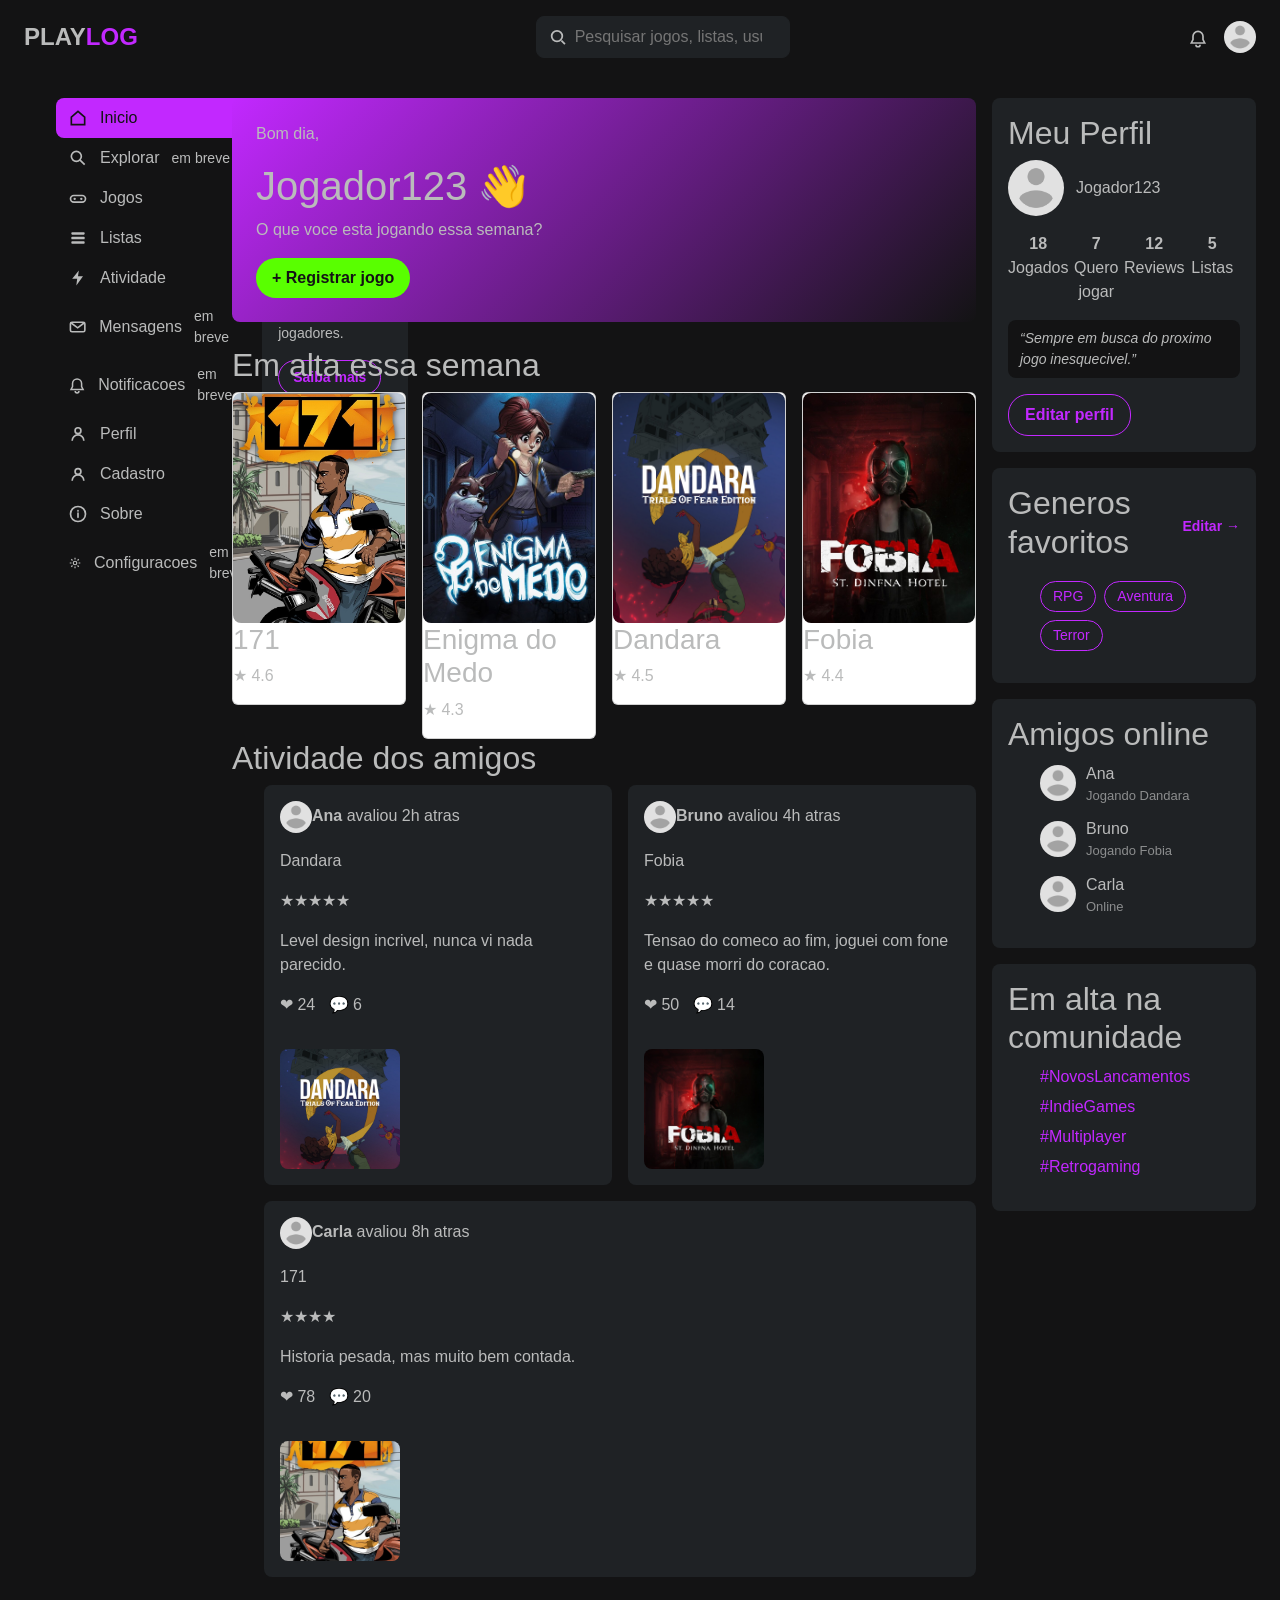
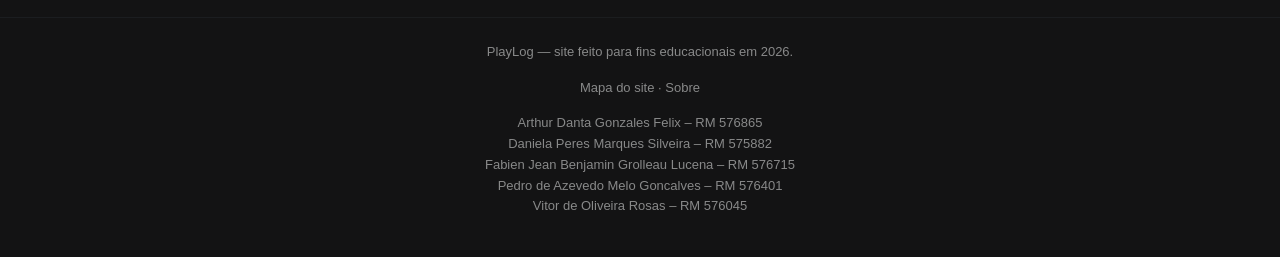
==== commit 704ae854: "Fase 2: Adicionado o JS, Bootstrap e capas de novos jogos" ====
--- a/index.html
+++ b/index.html
@@ -4,51 +4,63 @@
   <meta charset="UTF-8">
   <meta name="viewport" content="width=device-width, initial-scale=1.0">
   <title>PlayLog - Inicio</title>
+  <link rel="stylesheet" href="bootstrap.min.css">
   <link rel="stylesheet" href="style.css">
 </head>
 <body class="app-shell">
 
-  <header class="topbar">
+  <header class="topbar navbar navbar-dark">
+    <button class="navbar-toggler d-lg-none" type="button" data-bs-toggle="offcanvas" data-bs-target="#menuLateral" aria-controls="menuLateral" aria-label="Abrir menu de navegacao">
+      <span class="navbar-toggler-icon"></span>
+    </button>
+
     <a href="index.html" class="brand">
       <span class="brand-name">Play<span class="brand-accent">Log</span></span>
     </a>
 
-    <label class="search-box">
+    <form class="search-box" id="buscaTopo" role="search">
       <svg viewBox="0 0 20 20" class="icon" aria-hidden="true"><circle cx="9" cy="9" r="6" fill="none" stroke="currentColor" stroke-width="2"/><line x1="14" y1="14" x2="18" y2="18" stroke="currentColor" stroke-width="2"/></svg>
-      <input type="search" placeholder="Pesquisar jogos, listas, usuarios...">
-    </label>
-
-    <nav class="top-nav" aria-label="Navegacao principal">
-      <ul>
-        <li><a href="index.html" class="active" aria-current="page">Inicio</a></li>
-        <li><a href="jogos.html">Jogos</a></li>
-        <li><a href="listas.html">Listas</a></li>
-        <li><a href="cadastro.html">Cadastro</a></li>
-        <li><a href="sobre.html">Sobre</a></li>
-      </ul>
-    </nav>
+      <label for="campoBuscaTopo" class="visually-hidden">Pesquisar jogos</label>
+      <input type="search" id="campoBuscaTopo" placeholder="Pesquisar jogos, listas, usuarios...">
+    </form>
 
     <div class="topbar-icons">
-      <button type="button" class="icon-button" aria-label="Notificacoes">
-        <svg viewBox="0 0 24 24" class="icon" aria-hidden="true"><path d="M12 4 a6 6 0 0 1 6 6 v4 l2 4 H4 l2 -4 v-4 a6 6 0 0 1 6 -6 Z" fill="none" stroke="currentColor" stroke-width="2"/><path d="M9.5 20 a2.5 2.5 0 0 0 5 0" fill="none" stroke="currentColor" stroke-width="2"/></svg>
-      </button>
-      <img src="assets/avatar_placeholder.png" alt="Avatar de Jogador123" class="topbar-avatar">
+      <div class="dropdown">
+        <button type="button" class="icon-button" data-bs-toggle="dropdown" aria-expanded="false" aria-label="Notificacoes">
+          <svg viewBox="0 0 24 24" class="icon" aria-hidden="true"><path d="M12 4 a6 6 0 0 1 6 6 v4 l2 4 H4 l2 -4 v-4 a6 6 0 0 1 6 -6 Z" fill="none" stroke="currentColor" stroke-width="2"/><path d="M9.5 20 a2.5 2.5 0 0 0 5 0" fill="none" stroke="currentColor" stroke-width="2"/></svg>
+        </button>
+        <ul class="dropdown-menu dropdown-menu-end dropdown-menu-playlog">
+          <li><h6 class="dropdown-header">Notificacoes</h6></li>
+          <li><span class="dropdown-item-text">Ana avaliou Dandara.</span></li>
+          <li><span class="dropdown-item-text">Bruno avaliou Fobia.</span></li>
+          <li><hr class="dropdown-divider"></li>
+          <li><a class="dropdown-item" href="atividade.html">Ver atividade</a></li>
+        </ul>
+      </div>
+      <a href="perfil.html" class="topbar-avatar-link" aria-label="Meu perfil"><img src="assets/avatar_placeholder.png" alt="Avatar de Jogador123" class="topbar-avatar"></a>
     </div>
   </header>
 
-  <div class="app-body">
-
-    <aside class="sidebar-left" aria-label="Menu lateral">
-      <nav>
+  <div class="app-body container-fluid">
+    <div class="row g-3">
+
+    <div class="col-lg-3 col-xl-2 sidebar-col">
+    <aside class="sidebar-left offcanvas-lg offcanvas-start" tabindex="-1" id="menuLateral" aria-labelledby="menuLateralTitulo">
+      <div class="offcanvas-header d-lg-none">
+        <h2 class="offcanvas-title" id="menuLateralTitulo">Menu</h2>
+        <button type="button" class="btn-close btn-close-white" data-bs-dismiss="offcanvas" data-bs-target="#menuLateral" aria-label="Fechar menu"></button>
+      </div>
+      <div class="offcanvas-body">
+      <nav aria-label="Menu lateral">
         <ul>
           <li><a href="index.html" class="active" aria-current="page">
             <svg viewBox="0 0 24 24" class="icon" aria-hidden="true"><path d="M4 11 L12 4 L20 11 V20 H4 Z" fill="none" stroke="currentColor" stroke-width="2"/></svg>
             Inicio
           </a></li>
-          <li><a href="#" class="soon" title="Em construcao">
+          <li><a href="#" class="soon" aria-disabled="true" data-soon title="Em construcao">
             <svg viewBox="0 0 24 24" class="icon" aria-hidden="true"><circle cx="10" cy="10" r="6" fill="none" stroke="currentColor" stroke-width="2"/><line x1="14.5" y1="14.5" x2="20" y2="20" stroke="currentColor" stroke-width="2"/></svg>
             Explorar
-          </a></li>
+          <small class="soon-badge">em breve</small></a></li>
           <li><a href="jogos.html">
             <svg viewBox="0 0 24 24" class="icon" aria-hidden="true"><rect x="3" y="9" width="18" height="8" rx="4" fill="none" stroke="currentColor" stroke-width="2"/><circle cx="8" cy="13" r="1.4" fill="currentColor"/><circle cx="16" cy="13" r="1.4" fill="currentColor"/></svg>
             Jogos
@@ -61,14 +73,14 @@
             <svg viewBox="0 0 24 24" class="icon" aria-hidden="true"><path d="M13 3 L5 13 h6 l-1 8 8 -11 h-6 Z" fill="currentColor"/></svg>
             Atividade
           </a></li>
-          <li><a href="#" class="soon" title="Em construcao">
+          <li><a href="#" class="soon" aria-disabled="true" data-soon title="Em construcao">
             <svg viewBox="0 0 24 24" class="icon" aria-hidden="true"><rect x="3" y="6" width="18" height="12" rx="2" fill="none" stroke="currentColor" stroke-width="2"/><path d="M4 7 L12 13 L20 7" fill="none" stroke="currentColor" stroke-width="2"/></svg>
             Mensagens
-          </a></li>
-          <li><a href="#" class="soon" title="Em construcao">
+          <small class="soon-badge">em breve</small></a></li>
+          <li><a href="#" class="soon" aria-disabled="true" data-soon title="Em construcao">
             <svg viewBox="0 0 24 24" class="icon" aria-hidden="true"><path d="M12 4 a6 6 0 0 1 6 6 v4 l2 4 H4 l2 -4 v-4 a6 6 0 0 1 6 -6 Z" fill="none" stroke="currentColor" stroke-width="2"/><path d="M9.5 20 a2.5 2.5 0 0 0 5 0" fill="none" stroke="currentColor" stroke-width="2"/></svg>
             Notificacoes
-          </a></li>
+          <small class="soon-badge">em breve</small></a></li>
           <li><a href="perfil.html">
             <svg viewBox="0 0 24 24" class="icon" aria-hidden="true"><circle cx="12" cy="8" r="3.5" fill="none" stroke="currentColor" stroke-width="2"/><path d="M5 20 a7 7 0 0 1 14 0" fill="none" stroke="currentColor" stroke-width="2"/></svg>
             Perfil
@@ -77,55 +89,60 @@
             <svg viewBox="0 0 24 24" class="icon" aria-hidden="true"><circle cx="12" cy="9" r="3.5" fill="none" stroke="currentColor" stroke-width="2"/><path d="M5 20 a7 7 0 0 1 14 0" fill="none" stroke="currentColor" stroke-width="2"/></svg>
             Cadastro
           </a></li>
-          <li><a href="#" class="soon" title="Em construcao">
+          <li><a href="sobre.html">
+            <svg viewBox="0 0 24 24" class="icon" aria-hidden="true"><circle cx="12" cy="12" r="9" fill="none" stroke="currentColor" stroke-width="2"/><path d="M12 11 v5 M12 8 v0.5" fill="none" stroke="currentColor" stroke-width="2" stroke-linecap="round"/></svg>
+            Sobre
+          </a></li>
+          <li><a href="#" class="soon" aria-disabled="true" data-soon title="Em construcao">
             <svg viewBox="0 0 24 24" class="icon" aria-hidden="true"><circle cx="12" cy="12" r="3" fill="none" stroke="currentColor" stroke-width="2"/><path d="M12 3 v3 M12 18 v3 M3 12 h3 M18 12 h3 M5.6 5.6 l2.1 2.1 M16.3 16.3 l2.1 2.1 M5.6 18.4 l2.1 -2.1 M16.3 7.7 l2.1 -2.1" stroke="currentColor" stroke-width="2"/></svg>
             Configuracoes
-          </a></li>
+          <small class="soon-badge">em breve</small></a></li>
         </ul>
       </nav>
-
       <div class="side-promo">
         <img src="assets/controller.png" alt="" class="side-promo-image">
         <h2>Descubra. Jogue. Compartilhe.</h2>
         <p>Mais que um catalogo, uma comunidade de jogadores.</p>
-        <a href="cadastro.html" class="cta-button">Saiba mais</a>
+        <a href="cadastro.html" class="cta-button btn">Saiba mais</a>
+      </div>
       </div>
     </aside>
-
-    <main class="feed">
+    </div>
+
+    <main class="feed col-12 col-lg-9 col-xl-7" id="conteudo">
 
       <section class="welcome-banner">
         <div class="welcome-text">
-          <p class="welcome-eyebrow">Boa noite,</p>
-          <h1>Jogador123 <span aria-hidden="true">&#128075;</span></h1>
+          <p class="welcome-eyebrow" data-saudacao>Boa noite,</p>
+          <h1><span data-usuario>Jogador123</span> <span aria-hidden="true">&#128075;</span></h1>
           <p>O que voce esta jogando essa semana?</p>
-          <a href="cadastro.html" class="cta-button cta-solid">+ Registrar jogo</a>
+          <button type="button" class="cta-button cta-solid btn" data-registrar>+ Registrar jogo</button>
         </div>
       </section>
 
       <section class="trending" aria-labelledby="trending-title">
         <h2 id="trending-title">Em alta essa semana</h2>
-        <div class="game-grid">
-          <article class="game-card">
+        <div class="row row-cols-2 row-cols-md-4 g-3">
+          <div class="col"><article class="game-card card" data-detalhes="171" role="button" tabindex="0">
             <img src="assets/171_cover.jpg" alt="Capa do jogo 171">
             <h3>171</h3>
             <p class="rating">&#9733; 4.6</p>
-          </article>
-          <article class="game-card">
+          </article></div>
+          <div class="col"><article class="game-card card" data-detalhes="enigma-do-medo" role="button" tabindex="0">
             <img src="assets/enigma_do_medo_cover.jpg" alt="Capa do jogo Enigma do Medo">
             <h3>Enigma do Medo</h3>
             <p class="rating">&#9733; 4.3</p>
-          </article>
-          <article class="game-card">
+          </article></div>
+          <div class="col"><article class="game-card card" data-detalhes="dandara" role="button" tabindex="0">
             <img src="assets/dandara_cover.jpeg" alt="Capa do jogo Dandara">
             <h3>Dandara</h3>
             <p class="rating">&#9733; 4.5</p>
-          </article>
-          <article class="game-card">
+          </article></div>
+          <div class="col"><article class="game-card card" data-detalhes="fobia" role="button" tabindex="0">
             <img src="assets/fobia_cover.jpg" alt="Capa do jogo Fobia">
             <h3>Fobia</h3>
             <p class="rating">&#9733; 4.4</p>
-          </article>
+          </article></div>
         </div>
       </section>
 
@@ -167,22 +184,22 @@
 
     </main>
 
-    <aside class="sidebar-right" aria-label="Perfil e comunidade">
+    <aside class="sidebar-right col-12 col-xl-3" aria-label="Perfil e comunidade">
 
       <div class="panel profile-card">
         <h2>Meu Perfil</h2>
         <div class="profile-head">
           <img src="assets/avatar_placeholder.png" alt="Avatar de Jogador123" class="profile-avatar">
-          <span class="profile-name">Jogador123</span>
+          <span class="profile-name" data-usuario>Jogador123</span>
         </div>
         <div class="profile-stats">
-          <div><strong>18</strong><span>Jogados</span></div>
-          <div><strong>7</strong><span>Quero jogar</span></div>
-          <div><strong>12</strong><span>Reviews</span></div>
-          <div><strong>5</strong><span>Listas</span></div>
+          <div><strong data-stat="jogados">18</strong><span>Jogados</span></div>
+          <div><strong data-stat="queroJogar">7</strong><span>Quero jogar</span></div>
+          <div><strong data-stat="reviews">12</strong><span>Reviews</span></div>
+          <div><strong data-stat="listas">5</strong><span>Listas</span></div>
         </div>
         <p class="profile-quote">&ldquo;Sempre em busca do proximo jogo inesquecivel.&rdquo;</p>
-        <a href="cadastro.html" class="cta-button">Editar perfil</a>
+        <a href="perfil.html" class="cta-button btn">Editar perfil</a>
       </div>
 
       <div class="panel">
@@ -237,9 +254,12 @@
     </aside>
 
   </div>
+  </div>
 
   <footer class="site-footer">
     <p>PlayLog &mdash; site feito para fins educacionais em 2026.</p>
+
+    <p class="footer-links"><a href="mapa.html">Mapa do site</a> &middot; <a href="sobre.html">Sobre</a></p>
 
     <p class="creditos">
       Arthur Danta Gonzales Felix &ndash; RM 576865<br>
@@ -250,5 +270,8 @@
     </p>
   </footer>
 
+  <script src="bootstrap.bundle.min.js"></script>
+  <script src="dados.js"></script>
+  <script src="script.js"></script>
 </body>
 </html>
--- a/style.css
+++ b/style.css
@@ -9,6 +9,10 @@
   --fundo: #131314;
   --fundo-painel: #1F2225;
   --texto: #BABBBB;
+  /* aliases para os nomes usados nos SVGs inline do HTML */ 
+  --color-purple: var(--roxo);
+  --color-panel: var(--fundo-painel);
+  --color-ink: var(--fundo);
 }
 body {
   background-color: var(--fundo);
@@ -160,12 +164,7 @@
   color: var(--fundo);
   border: none;
 }
-.welcome-banner {
-  background-color: var(--fundo-painel);
-  padding: 24px;
-  border-radius: 8px;
-  margin-bottom: 24px;
-}
+
 .welcome-banner {
   background: linear-gradient(135deg, var(--roxo), var(--fundo));
   padding: 24px;
@@ -960,3 +959,148 @@
   color: var(--roxo);
   font-weight: 600;
 }
+.about-main {
+  min-height: calc(100vh - 70px);
+  display: flex;
+  justify-content: center;
+  padding: 48px 24px;
+}
+.about-content {
+  max-width: 700px;
+}
+.about-content h1 {
+  font-size: 32px;
+  text-align: center;
+  margin-bottom: 32px;
+}
+.about-content section {
+  margin-bottom: 24px;
+}
+.about-content h2 {
+  color: var(--roxo);
+  font-size: 18px;
+  margin-bottom: 8px;
+}
+.about-content p {
+  line-height: 1.6;
+}
+.about-tagline {
+  text-align: center;
+  color: var(--verde);
+  font-weight: 700;
+  font-size: 18px;
+  margin-top: 32px;
+}
+.my-lists-grid {
+  display: grid;
+  grid-template-columns: repeat(3, 1fr);
+  gap: 16px;
+  margin-bottom: 16px;
+}
+.list-card {
+  background-color: var(--fundo-painel);
+  padding: 16px;
+  border-radius: 8px;
+}
+.list-card-header {
+  display: flex;
+  align-items: center;
+  gap: 12px;
+  margin-bottom: 12px;
+}
+.list-card-title {
+  flex: 1;
+}
+.list-card-title p {
+  font-size: 13px;
+  opacity: 0.7;
+}
+.list-card-menu {
+  font-size: 20px;
+  color: var(--texto);
+}
+.list-card-covers {
+  display: grid;
+  grid-template-columns: repeat(4, 1fr);
+  gap: 6px;
+}
+.list-card-covers img {
+  width: 100%;
+  aspect-ratio: 1;
+  object-fit: cover;
+  border-radius: 6px;
+}
+.new-list-button {
+  background-color: var(--roxo);
+  color: white;
+  padding: 10px 20px;
+  border-radius: 20px;
+  font-weight: 600;
+}
+.popular-lists {
+  display: flex;
+  flex-direction: column;
+  gap: 16px;
+}
+.popular-list {
+  display: flex;
+  align-items: center;
+  gap: 16px;
+  background-color: var(--fundo-painel);
+  padding: 16px;
+  border-radius: 8px;
+}
+.popular-list-covers {
+  display: grid;
+  grid-template-columns: repeat(2, 1fr);
+  gap: 4px;
+  width: 80px;
+  flex-shrink: 0;
+}
+.popular-list-covers img {
+  width: 100%;
+  aspect-ratio: 1;
+  object-fit: cover;
+  border-radius: 4px;
+}
+.popular-list-body {
+  flex: 1;
+}
+.popular-list-body h3 {
+  margin-bottom: 6px;
+}
+.popular-list-author {
+  display: flex;
+  align-items: center;
+  gap: 6px;
+  font-size: 13px;
+  opacity: 0.8;
+  margin-bottom: 6px;
+}
+.popular-list-author img {
+  width: 20px;
+  height: 20px;
+  border-radius: 50%;
+  object-fit: cover;
+}
+.popular-list-quote {
+  font-size: 13px;
+  font-style: italic;
+  opacity: 0.7;
+}
+.popular-list-stats {
+  display: flex;
+  align-items: center;
+  gap: 16px;
+  font-size: 13px;
+  opacity: 0.8;
+  flex-shrink: 0;
+}
+@media (max-width: 700px) {
+  .game-table-section {
+    overflow-x: auto;
+  }
+  .game-table {
+    min-width: 600px;
+  }
+}
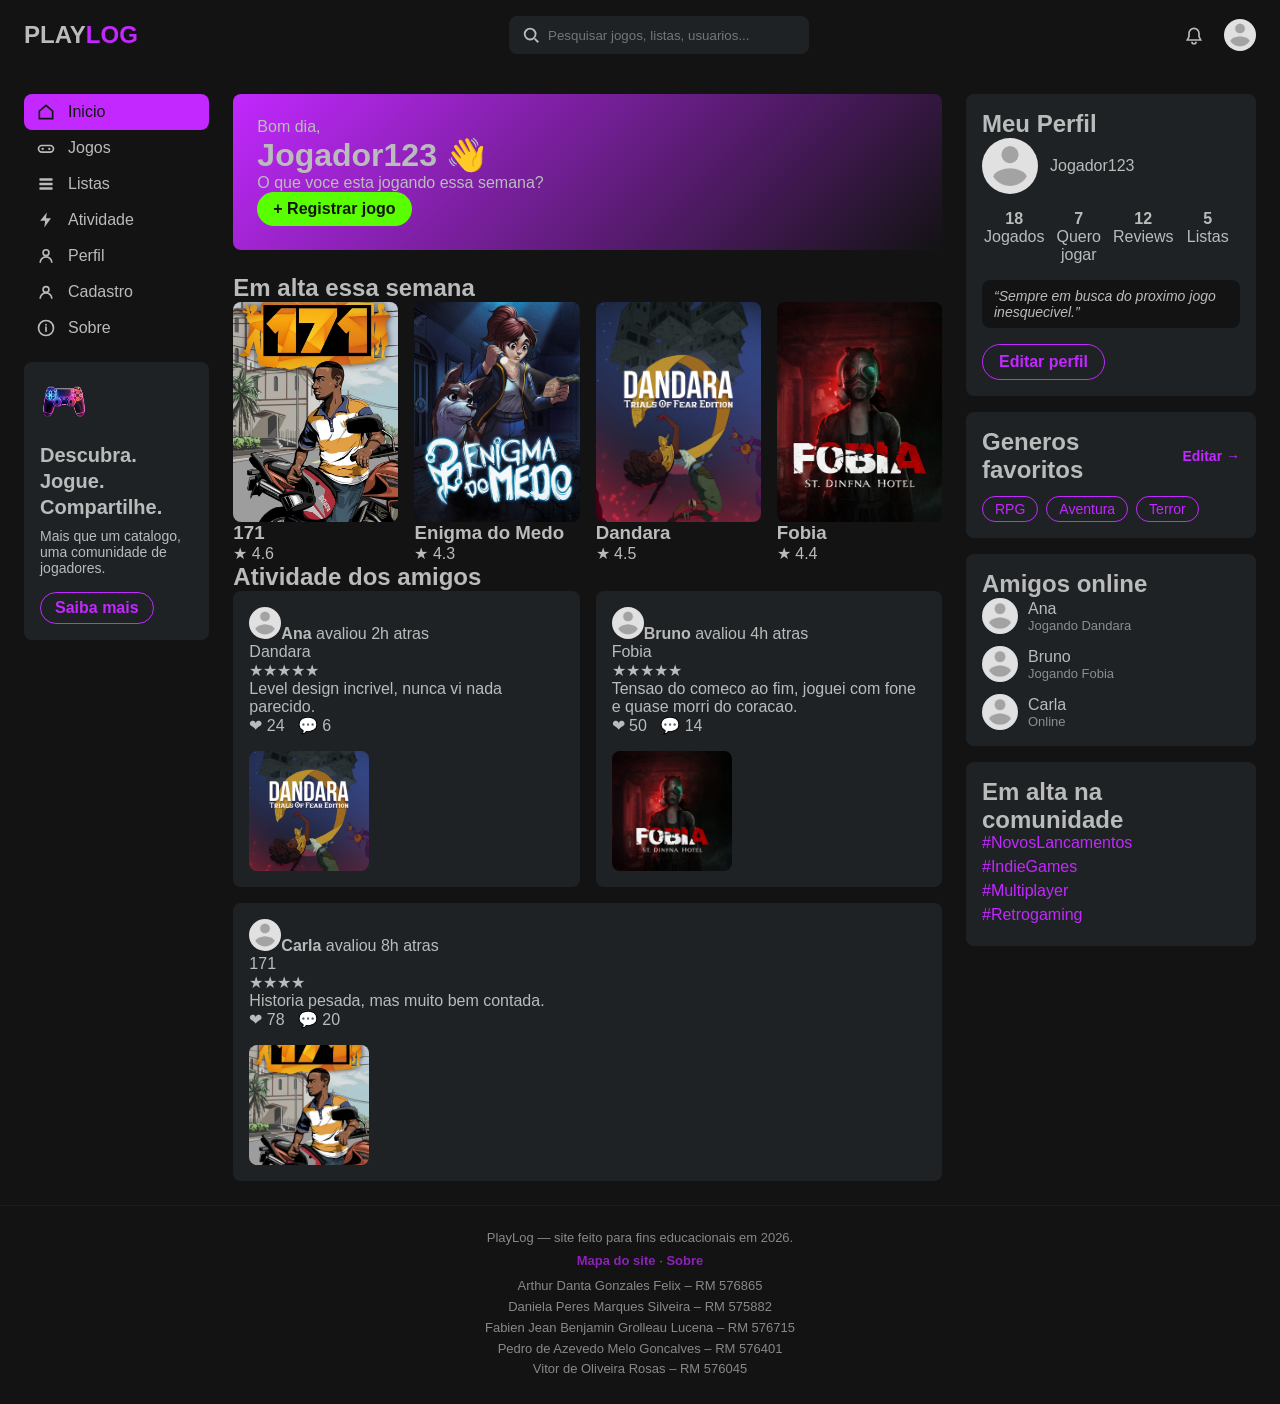
==== commit e75af56d: "Fase 2: Removido abas que ainda nao tinham sido desenvolvidas" ====
--- a/index.html
+++ b/index.html
@@ -57,10 +57,6 @@
             <svg viewBox="0 0 24 24" class="icon" aria-hidden="true"><path d="M4 11 L12 4 L20 11 V20 H4 Z" fill="none" stroke="currentColor" stroke-width="2"/></svg>
             Inicio
           </a></li>
-          <li><a href="#" class="soon" aria-disabled="true" data-soon title="Em construcao">
-            <svg viewBox="0 0 24 24" class="icon" aria-hidden="true"><circle cx="10" cy="10" r="6" fill="none" stroke="currentColor" stroke-width="2"/><line x1="14.5" y1="14.5" x2="20" y2="20" stroke="currentColor" stroke-width="2"/></svg>
-            Explorar
-          <small class="soon-badge">em breve</small></a></li>
           <li><a href="jogos.html">
             <svg viewBox="0 0 24 24" class="icon" aria-hidden="true"><rect x="3" y="9" width="18" height="8" rx="4" fill="none" stroke="currentColor" stroke-width="2"/><circle cx="8" cy="13" r="1.4" fill="currentColor"/><circle cx="16" cy="13" r="1.4" fill="currentColor"/></svg>
             Jogos
@@ -73,14 +69,6 @@
             <svg viewBox="0 0 24 24" class="icon" aria-hidden="true"><path d="M13 3 L5 13 h6 l-1 8 8 -11 h-6 Z" fill="currentColor"/></svg>
             Atividade
           </a></li>
-          <li><a href="#" class="soon" aria-disabled="true" data-soon title="Em construcao">
-            <svg viewBox="0 0 24 24" class="icon" aria-hidden="true"><rect x="3" y="6" width="18" height="12" rx="2" fill="none" stroke="currentColor" stroke-width="2"/><path d="M4 7 L12 13 L20 7" fill="none" stroke="currentColor" stroke-width="2"/></svg>
-            Mensagens
-          <small class="soon-badge">em breve</small></a></li>
-          <li><a href="#" class="soon" aria-disabled="true" data-soon title="Em construcao">
-            <svg viewBox="0 0 24 24" class="icon" aria-hidden="true"><path d="M12 4 a6 6 0 0 1 6 6 v4 l2 4 H4 l2 -4 v-4 a6 6 0 0 1 6 -6 Z" fill="none" stroke="currentColor" stroke-width="2"/><path d="M9.5 20 a2.5 2.5 0 0 0 5 0" fill="none" stroke="currentColor" stroke-width="2"/></svg>
-            Notificacoes
-          <small class="soon-badge">em breve</small></a></li>
           <li><a href="perfil.html">
             <svg viewBox="0 0 24 24" class="icon" aria-hidden="true"><circle cx="12" cy="8" r="3.5" fill="none" stroke="currentColor" stroke-width="2"/><path d="M5 20 a7 7 0 0 1 14 0" fill="none" stroke="currentColor" stroke-width="2"/></svg>
             Perfil
@@ -93,10 +81,6 @@
             <svg viewBox="0 0 24 24" class="icon" aria-hidden="true"><circle cx="12" cy="12" r="9" fill="none" stroke="currentColor" stroke-width="2"/><path d="M12 11 v5 M12 8 v0.5" fill="none" stroke="currentColor" stroke-width="2" stroke-linecap="round"/></svg>
             Sobre
           </a></li>
-          <li><a href="#" class="soon" aria-disabled="true" data-soon title="Em construcao">
-            <svg viewBox="0 0 24 24" class="icon" aria-hidden="true"><circle cx="12" cy="12" r="3" fill="none" stroke="currentColor" stroke-width="2"/><path d="M12 3 v3 M12 18 v3 M3 12 h3 M18 12 h3 M5.6 5.6 l2.1 2.1 M16.3 16.3 l2.1 2.1 M5.6 18.4 l2.1 -2.1 M16.3 7.7 l2.1 -2.1" stroke="currentColor" stroke-width="2"/></svg>
-            Configuracoes
-          <small class="soon-badge">em breve</small></a></li>
         </ul>
       </nav>
       <div class="side-promo">
--- a/style.css
+++ b/style.css
@@ -1104,3 +1104,300 @@
     min-width: 600px;
   }
 }
+
+
+/* =========================================================
+   FASE 2 - Bootstrap 5.2.3 + JavaScript
+   Tudo abaixo complementa o CSS da Fase 1 (acima, sem alteracoes).
+   ========================================================= */
+
+/* ---------- 1. compatibilidade com o Reboot do Bootstrap ----------
+   O Bootstrap redefine margens, titulos e altura de linha.
+   Estas regras mantem o visual definido pelo grupo na Fase 1. */
+:root {
+  --bs-body-bg: var(--fundo);
+  --bs-body-color: var(--texto);
+  --bs-body-font-family: Arial, sans-serif;
+  --bs-link-color: inherit;
+  --bs-link-hover-color: inherit;
+  --cinza-claro: #E8E9EA;
+  --vermelho: #ff6b81;
+}
+body { line-height: normal; font-size: 16px; }
+h1, h2, h3, h4, h5, h6 { font-weight: 700; line-height: normal; margin: 0; }
+h1 { font-size: 2em; }
+h2 { font-size: 1.5em; }
+h3 { font-size: 1.17em; }
+h4 { font-size: 1em; }
+h5 { font-size: 0.83em; }
+h6 { font-size: 0.67em; }
+p, ul, ol, dl, blockquote, figure { margin: 0; }
+ul, ol { padding: 0; }
+img, svg { vertical-align: baseline; }
+label { display: inline; }
+a:hover { color: inherit; }
+button, input, select, textarea { font-size: 13.3333px; }
+
+:focus-visible { outline: 3px solid var(--verde); outline-offset: 2px; }
+.visually-hidden-focusable:focus { z-index: 2000; }
+[hidden] { display: none !important; }
+
+/* ---------- 2. botoes (btn do Bootstrap com as cores do PlayLog) ---------- */
+.cta-button.btn {
+  --bs-btn-color: var(--roxo);
+  --bs-btn-bg: transparent;
+  --bs-btn-border-color: var(--roxo);
+  --bs-btn-hover-color: #fff;
+  --bs-btn-hover-bg: var(--roxo);
+  --bs-btn-hover-border-color: var(--roxo);
+  --bs-btn-active-color: #fff;
+  --bs-btn-active-bg: #a010d8;
+  --bs-btn-active-border-color: #a010d8;
+  --bs-btn-focus-shadow-rgb: 194, 40, 255;
+  font-size: 16px;
+  line-height: normal;
+}
+.cta-button.cta-solid.btn {
+  --bs-btn-color: var(--fundo);
+  --bs-btn-bg: var(--verde);
+  --bs-btn-border-color: var(--verde);
+  --bs-btn-hover-color: var(--fundo);
+  --bs-btn-hover-bg: #7dff3a;
+  --bs-btn-hover-border-color: #7dff3a;
+  --bs-btn-active-color: var(--fundo);
+  --bs-btn-active-bg: #46d600;
+  --bs-btn-active-border-color: #46d600;
+  --bs-btn-focus-shadow-rgb: 89, 255, 0;
+}
+.new-list-button.btn {
+  --bs-btn-color: #fff; --bs-btn-bg: var(--roxo); --bs-btn-border-color: var(--roxo);
+  --bs-btn-hover-color: #fff; --bs-btn-hover-bg: #a010d8; --bs-btn-hover-border-color: #a010d8;
+  --bs-btn-active-color: #fff; --bs-btn-active-bg: #8a0cbd; --bs-btn-active-border-color: #8a0cbd;
+  --bs-btn-focus-shadow-rgb: 194, 40, 255;
+  font-size: 16px; line-height: normal;
+}
+.auth-submit.btn {
+  --bs-btn-color: #fff; --bs-btn-bg: var(--roxo); --bs-btn-border-color: var(--roxo);
+  --bs-btn-hover-color: #fff; --bs-btn-hover-bg: #a010d8; --bs-btn-hover-border-color: #a010d8;
+  --bs-btn-active-color: #fff; --bs-btn-active-bg: #8a0cbd; --bs-btn-active-border-color: #8a0cbd;
+  --bs-btn-focus-shadow-rgb: 194, 40, 255;
+  line-height: normal;
+}
+.success-page a.btn {
+  --bs-btn-color: #fff; --bs-btn-bg: var(--roxo); --bs-btn-border-color: var(--roxo);
+  --bs-btn-hover-color: #fff; --bs-btn-hover-bg: #a010d8; --bs-btn-hover-border-color: #a010d8;
+  --bs-btn-active-color: #fff; --bs-btn-active-bg: #8a0cbd; --bs-btn-active-border-color: #8a0cbd;
+  font-size: 16px; line-height: normal;
+}
+.btn-perigo { background: #dc3545; color: #fff; border-radius: 20px; padding: 8px 16px; font-weight: 600; font-size: 16px; }
+.btn-perigo:hover { background: #b02a37; color: #fff; }
+.detalhes-btn.btn { width: 100%; margin-top: 12px; padding: 6px 12px; font-size: 14px; }
+.panel-edit-link:hover, .checkbox-row a:hover, .auth-footer-link a:hover { color: var(--roxo); text-decoration: underline; }
+.sidebar-left .active:hover { color: var(--fundo); }
+
+/* ---------- 3. topbar com navbar do Bootstrap ---------- */
+.topbar.navbar { flex-wrap: nowrap; padding: 16px 24px; position: sticky; top: 0; z-index: 1030; }
+.topbar .navbar-toggler { border-color: rgba(255, 255, 255, 0.25); padding: 6px 10px; }
+.topbar .search-box { flex: 0 1 300px; }
+.icon-button { display: inline-flex; align-items: center; padding: 4px; border-radius: 50%; }
+.icon-button:hover { background-color: var(--fundo-painel); }
+.topbar-avatar-link { display: inline-flex; }
+.dropdown-menu-playlog {
+  --bs-dropdown-bg: var(--fundo-painel);
+  --bs-dropdown-color: var(--texto);
+  --bs-dropdown-border-color: rgba(255, 255, 255, 0.1);
+  --bs-dropdown-link-color: var(--texto);
+  --bs-dropdown-link-hover-color: #fff;
+  --bs-dropdown-link-hover-bg: rgba(194, 40, 255, 0.2);
+  --bs-dropdown-link-active-bg: var(--roxo);
+  --bs-dropdown-link-active-color: #fff;
+  --bs-dropdown-header-color: var(--texto);
+  --bs-dropdown-divider-bg: rgba(255, 255, 255, 0.1);
+  --bs-dropdown-font-size: 14px;
+  --bs-dropdown-border-radius: 8px;
+  min-width: 220px;
+}
+.dropdown-menu-playlog .dropdown-header { font-size: 12px; text-transform: uppercase; letter-spacing: 0.06em; }
+.dropdown-item { background: none; border: 0; }
+
+/* ---------- 4. grade e menu lateral (offcanvas no mobile) ---------- */
+.app-body { display: block; }
+.app-body > .row { --bs-gutter-x: 24px; --bs-gutter-y: 24px; }
+.sidebar-left { --bs-offcanvas-bg: var(--fundo-painel); --bs-offcanvas-color: var(--texto); --bs-offcanvas-width: 280px; }
+.app-body > .row > .sidebar-right { width: 100%; }
+@media (min-width: 1200px) { .app-body > .row > .sidebar-right { width: 25%; } }
+@media (min-width: 992px) { .offcanvas-lg.sidebar-left { width: auto; } }
+@media (max-width: 991.98px) { .offcanvas-lg.sidebar-left, .offcanvas.sidebar-left { width: var(--bs-offcanvas-width); max-width: 100%; } }
+.sidebar-left .offcanvas-body { display: block; padding: 0; overflow-y: visible; }
+.offcanvas.sidebar-left .offcanvas-body, .offcanvas-lg.sidebar-left .offcanvas-body { padding: 16px; }
+@media (min-width: 992px) {
+  .offcanvas-lg.sidebar-left .offcanvas-body { padding: 0; }
+  .offcanvas-lg.sidebar-left { position: sticky; top: 90px; }
+}
+.sidebar-left .offcanvas-header { border-bottom: 1px solid rgba(255, 255, 255, 0.08); }
+.sidebar-left nav ul { padding: 0; }
+.sidebar-left .side-promo { margin-top: 16px; }
+.soon-badge { margin-left: auto; font-size: 11px; color: var(--roxo); }
+.sidebar-left a.soon { opacity: 0.55; }
+.sidebar-left a.soon:hover { opacity: 0.8; background-color: var(--fundo-painel); }
+.sidebar-left nav a:hover:not(.active) { background-color: rgba(255, 255, 255, 0.06); }
+@media (max-width: 991.98px) { .app-body > .row { --bs-gutter-y: 16px; } .sidebar-col { display: contents; } }
+
+/* ---------- 5. breadcrumb ---------- */
+.breadcrumb { --bs-breadcrumb-divider-color: var(--texto); --bs-breadcrumb-item-active-color: var(--texto); --bs-breadcrumb-item-padding-x: 8px; font-size: 14px; margin-bottom: 16px; }
+.breadcrumb a { color: var(--roxo); font-weight: 600; }
+.breadcrumb a:hover { text-decoration: underline; }
+.breadcrumb-item.active { opacity: 0.8; }
+
+/* ---------- 6. cards ---------- */
+.game-card.card, .list-card.card {
+  --bs-card-bg: transparent;
+  --bs-card-border-width: 0;
+  --bs-card-border-radius: 8px;
+  --bs-card-color: var(--texto);
+  background-color: transparent;
+  height: auto;
+}
+.list-card.card { --bs-card-bg: var(--fundo-painel); background-color: var(--fundo-painel); }
+.game-card[data-detalhes] { cursor: pointer; }
+.game-card[data-detalhes] img { transition: transform 0.15s; }
+.game-card[data-detalhes]:hover img { transform: translateY(-3px); }
+.game-card h3 { font-size: 1.17em; }
+.catalog-row { margin-bottom: 8px; }
+.catalog-count { font-size: 13px; opacity: 0.7; margin-bottom: 16px; }
+.alert-playlog { background-color: var(--fundo-painel); color: var(--texto); border: 1px solid var(--roxo); border-radius: 8px; margin-bottom: 16px; }
+.game-card .game-tags { margin-top: 8px; }
+.dropdown .list-card-menu { padding: 0 8px; }
+
+/* ---------- 7. abas do perfil (Bootstrap Tab) ---------- */
+.profile-tabs.nav { flex-wrap: wrap; }
+.profile-tab { font-size: 16px; font-family: inherit; }
+.profile-tab:hover { opacity: 1; }
+.tab-content > .tab-pane { outline: none; }
+.list-group-playlog {
+  --bs-list-group-bg: var(--fundo-painel);
+  --bs-list-group-color: var(--texto);
+  --bs-list-group-border-color: var(--fundo);
+  --bs-list-group-border-radius: 8px;
+}
+.list-group-playlog .list-group-item { display: flex; align-items: center; gap: 12px; }
+.list-group-item .recent-thumb { flex-shrink: 0; }
+
+/* ---------- 8. formularios ---------- */
+.form-field input.form-control, .form-field .form-select, .form-field textarea.form-control {
+  font-size: 13.3333px;
+  background-color: var(--texto);
+  color: var(--fundo);
+  border-radius: 12px;
+  padding: 10px 12px;
+  border: 2px solid transparent;
+  width: 100%;
+}
+.form-field textarea.form-control { resize: vertical; }
+.form-field input.form-control:focus, .form-field .form-select:focus, .form-field textarea.form-control:focus {
+  background-color: #fff; color: var(--fundo); border-color: var(--roxo); box-shadow: 0 0 0 0.2rem rgba(194, 40, 255, 0.3);
+}
+.form-field input.is-invalid, .form-field .form-select.is-invalid, .form-field textarea.is-invalid { border-color: #dc3545; }
+.form-field input.is-valid, .form-field .form-select.is-valid, .form-field textarea.is-valid { border-color: var(--verde); }
+.invalid-feedback { color: var(--vermelho); font-size: 13px; margin-top: 4px; }
+.form-field .form-control.is-invalid + .invalid-feedback,
+.form-field .input-group > .is-invalid ~ .invalid-feedback,
+.form-field .form-select.is-invalid + .invalid-feedback,
+.checkbox-row input.is-invalid ~ .invalid-feedback { display: block; }
+.form-field > .checkbox-row.is-invalid-row + .invalid-feedback { display: block; }
+.form-field .form-text { color: var(--texto); font-size: 12px; margin-top: 4px; }
+.form-field legend { font-size: 14px; margin-bottom: 6px; float: none; width: auto; }
+.form-field { text-align: left; }
+.form-field .input-group { flex-wrap: nowrap; }
+.form-field .input-group > .form-control { border-top-right-radius: 0; border-bottom-right-radius: 0; }
+.form-field .input-group > .form-control.is-invalid { z-index: 1; }
+.mostrar-senha { background-color: var(--fundo); color: var(--texto); border: 2px solid transparent; border-radius: 0 12px 12px 0; padding: 0 14px; font-size: 13px; font-weight: 600; }
+.mostrar-senha:hover { color: #fff; }
+.checkbox-row .form-check-input { margin-top: 2px; flex-shrink: 0; width: 16px; height: 16px; background-color: var(--texto); border: 0; }
+.checkbox-row .form-check-input:checked { background-color: var(--roxo); }
+.progress-playlog { --bs-progress-bg: var(--fundo); --bs-progress-height: 6px; margin-top: 8px; }
+.requisitos-senha { list-style: none; display: flex; flex-wrap: wrap; gap: 4px 14px; margin-top: 8px; font-size: 12px; opacity: 0.85; }
+.requisitos-senha li.ok { color: var(--verde); }
+.requisitos-senha .marca { display: inline-block; width: 12px; text-align: center; }
+.auth-card .form-field label { text-align: left; }
+.form-modal .form-field { margin-bottom: 16px; }
+.form-modal .form-field label, .form-modal legend { display: block; font-size: 14px; margin-bottom: 6px; }
+.form-modal .form-check-label { display: inline; }
+.form-modal .form-check-input:checked { background-color: var(--roxo); border-color: var(--roxo); }
+.form-range::-webkit-slider-thumb { background-color: var(--roxo); }
+.form-range::-moz-range-thumb { background-color: var(--roxo); }
+.modal-acoes { display: flex; justify-content: flex-end; gap: 12px; margin-top: 8px; }
+.form-field .form-select { appearance: auto; padding-right: 12px; background-image: none; }
+
+/* ---------- 9. modais e toasts ---------- */
+.modal {
+  --bs-modal-bg: var(--fundo-painel);
+  --bs-modal-color: var(--texto);
+  --bs-modal-border-color: rgba(255, 255, 255, 0.1);
+  --bs-modal-header-border-color: rgba(255, 255, 255, 0.08);
+  --bs-modal-footer-border-color: rgba(255, 255, 255, 0.08);
+  --bs-modal-border-radius: 12px;
+}
+.modal-title { font-size: 20px; }
+.modal-capa { width: 100%; aspect-ratio: 3 / 4; object-fit: cover; border-radius: 8px; }
+.modal .game-table { margin-top: 16px; }
+.modal .game-table th { width: 38%; color: var(--roxo); }
+.modal .game-table td, .modal .game-table th { padding: 8px 4px; }
+.toast {
+  --bs-toast-bg: var(--fundo-painel);
+  --bs-toast-color: #fff;
+  --bs-toast-border-radius: 8px;
+  --bs-toast-font-size: 14px;
+  border-left: 5px solid var(--verde) !important;
+}
+.toast-aviso { border-left-color: var(--roxo) !important; }
+.toast-erro { border-left-color: #dc3545 !important; }
+.btn-close-white { filter: invert(1) grayscale(100%) brightness(200%); }
+
+/* ---------- 10. rodape, mapa do site e extras ---------- */
+.site-footer .footer-links { margin-top: 8px; }
+.site-footer .footer-links a { color: var(--roxo); font-weight: 600; }
+.site-footer .footer-links a:hover { text-decoration: underline; }
+.sitemap-content { max-width: 900px; }
+.sitemap-intro { margin-bottom: 24px; line-height: 1.6; }
+.sitemap-list { list-style: none; display: flex; flex-direction: column; gap: 12px; }
+.sitemap-list li { display: flex; flex-direction: column; }
+.sitemap-list a { color: var(--roxo); font-weight: 600; }
+.sitemap-list a:hover { text-decoration: underline; }
+.sitemap-list span { font-size: 13px; opacity: 0.75; }
+.sitemap-soon { opacity: 0.6; font-weight: 600; }
+.about-content .breadcrumb { justify-content: flex-start; }
+.success-page #mensagemUsuario { color: #fff; font-weight: 600; }
+.auth-card .invalid-feedback { text-align: left; }
+.dropdown .dropdown-menu { z-index: 1050; }
+.dropdown-button, .filter-button { cursor: pointer; }
+.chart-toggle-btn:hover { color: #fff; }
+
+/* ---------- 11. responsividade extra ---------- */
+@media (max-width: 767.98px) {
+  .topbar.navbar { flex-wrap: wrap; padding: 12px 16px; gap: 12px; }
+  .topbar .brand { margin-right: auto; }
+  .topbar .search-box { order: 5; flex: 1 1 100%; width: 100%; }
+  .catalog-toolbar { flex-wrap: wrap; }
+  .page-header { flex-wrap: wrap; gap: 12px; }
+  .profile-tabs.nav { gap: 16px; }
+  .modal-acoes { flex-wrap: wrap; }
+  .my-lists-grid { grid-template-columns: 1fr; }
+}
+@media (min-width: 768px) and (max-width: 991.98px) { .my-lists-grid { grid-template-columns: repeat(2, 1fr); } }
+@media (prefers-reduced-motion: reduce) { * { transition: none !important; scroll-behavior: auto !important; } }
+.soon-badge { display: none; white-space: nowrap; }
+@media (min-width: 1400px) { .soon-badge { display: inline; } }
+.offcanvas.show .soon-badge, .offcanvas-lg.show .soon-badge { display: inline; }
+
+.catalog-row .game-card.card { height: 100%; }
+.catalog-row .game-meta { margin-bottom: 12px; }
+.catalog-row .detalhes-btn.btn { margin-top: auto; }
+.app-body > .row > .feed { flex: 0 0 auto; min-width: 0; }
+.new-list-button.btn { margin-bottom: 24px; margin-top: 4px; }
+@media (max-width: 575.98px) {
+  .popular-list { flex-wrap: wrap; }
+  .popular-list-body { flex: 1 1 calc(100% - 100px); min-width: 0; }
+  .popular-list-stats { width: 100%; justify-content: flex-start; }
+}
+.form-field .form-select.is-invalid, .form-field .form-select.is-valid { background-image: none; }
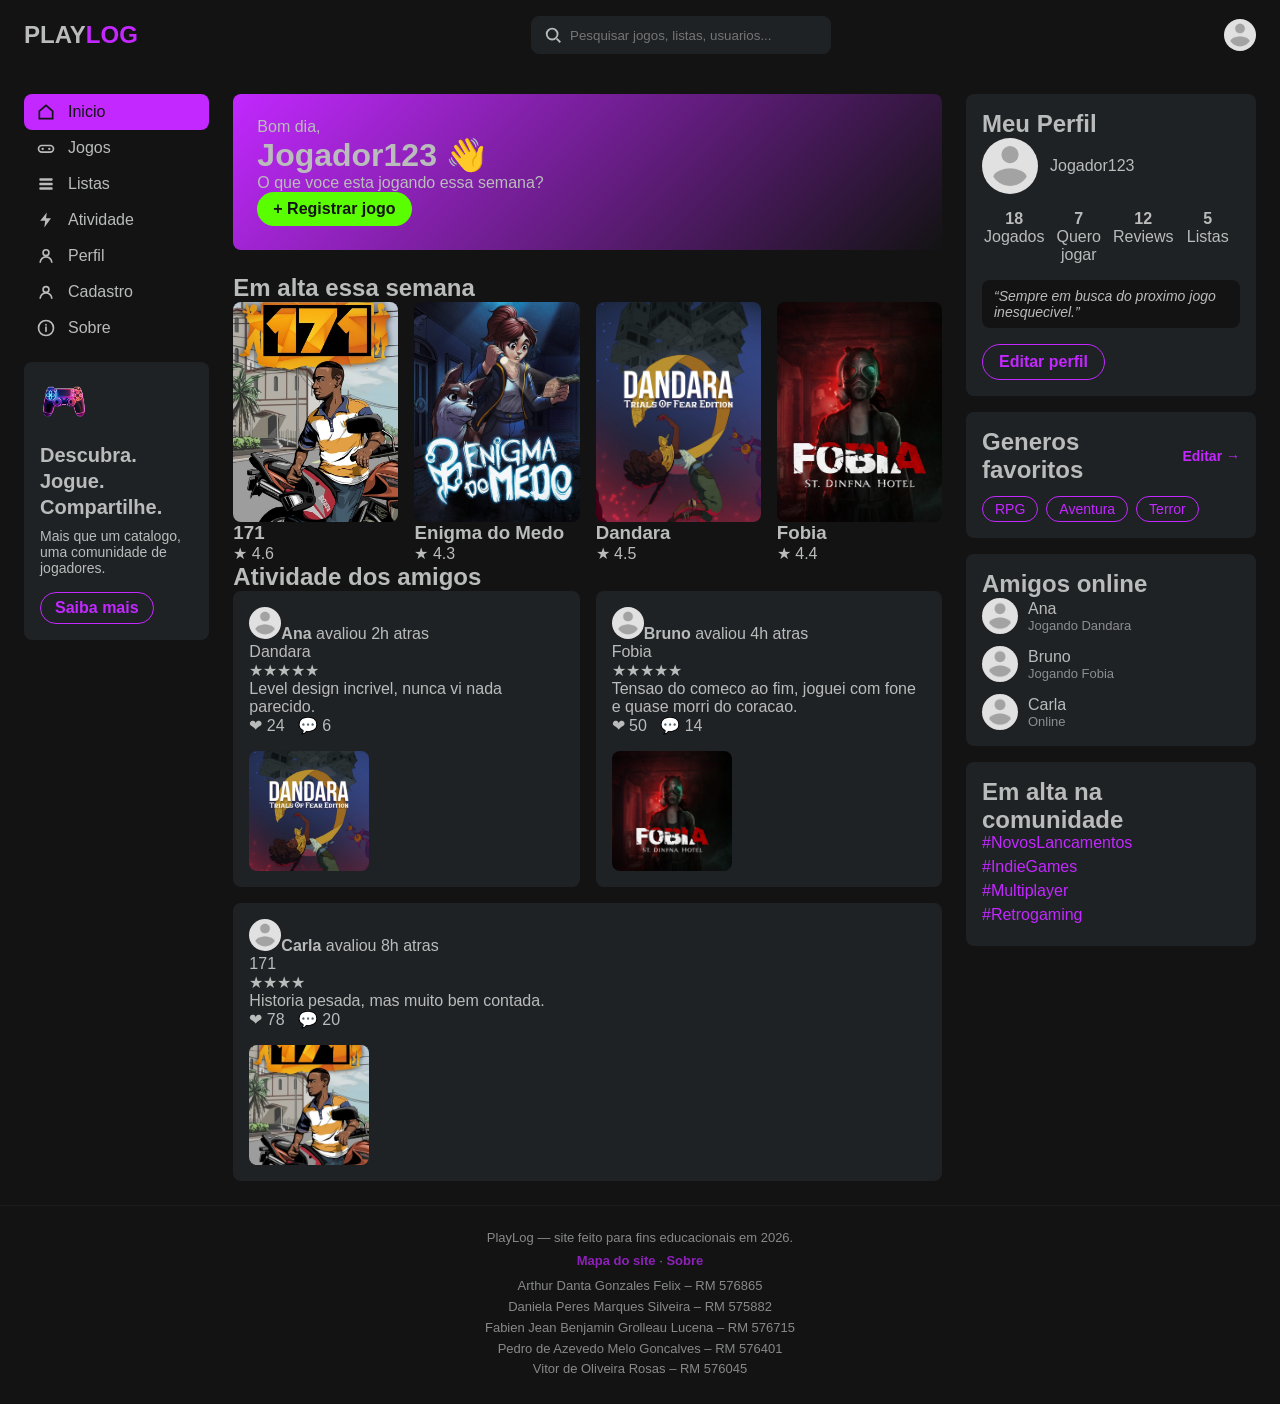
==== commit d49e7c9c: "Fase 2: Removido o icone de sino no canto superior direito, removido capas de jogos internacionais e" ====
--- a/index.html
+++ b/index.html
@@ -25,18 +25,6 @@
     </form>
 
     <div class="topbar-icons">
-      <div class="dropdown">
-        <button type="button" class="icon-button" data-bs-toggle="dropdown" aria-expanded="false" aria-label="Notificacoes">
-          <svg viewBox="0 0 24 24" class="icon" aria-hidden="true"><path d="M12 4 a6 6 0 0 1 6 6 v4 l2 4 H4 l2 -4 v-4 a6 6 0 0 1 6 -6 Z" fill="none" stroke="currentColor" stroke-width="2"/><path d="M9.5 20 a2.5 2.5 0 0 0 5 0" fill="none" stroke="currentColor" stroke-width="2"/></svg>
-        </button>
-        <ul class="dropdown-menu dropdown-menu-end dropdown-menu-playlog">
-          <li><h6 class="dropdown-header">Notificacoes</h6></li>
-          <li><span class="dropdown-item-text">Ana avaliou Dandara.</span></li>
-          <li><span class="dropdown-item-text">Bruno avaliou Fobia.</span></li>
-          <li><hr class="dropdown-divider"></li>
-          <li><a class="dropdown-item" href="atividade.html">Ver atividade</a></li>
-        </ul>
-      </div>
       <a href="perfil.html" class="topbar-avatar-link" aria-label="Meu perfil"><img src="assets/avatar_placeholder.png" alt="Avatar de Jogador123" class="topbar-avatar"></a>
     </div>
   </header>
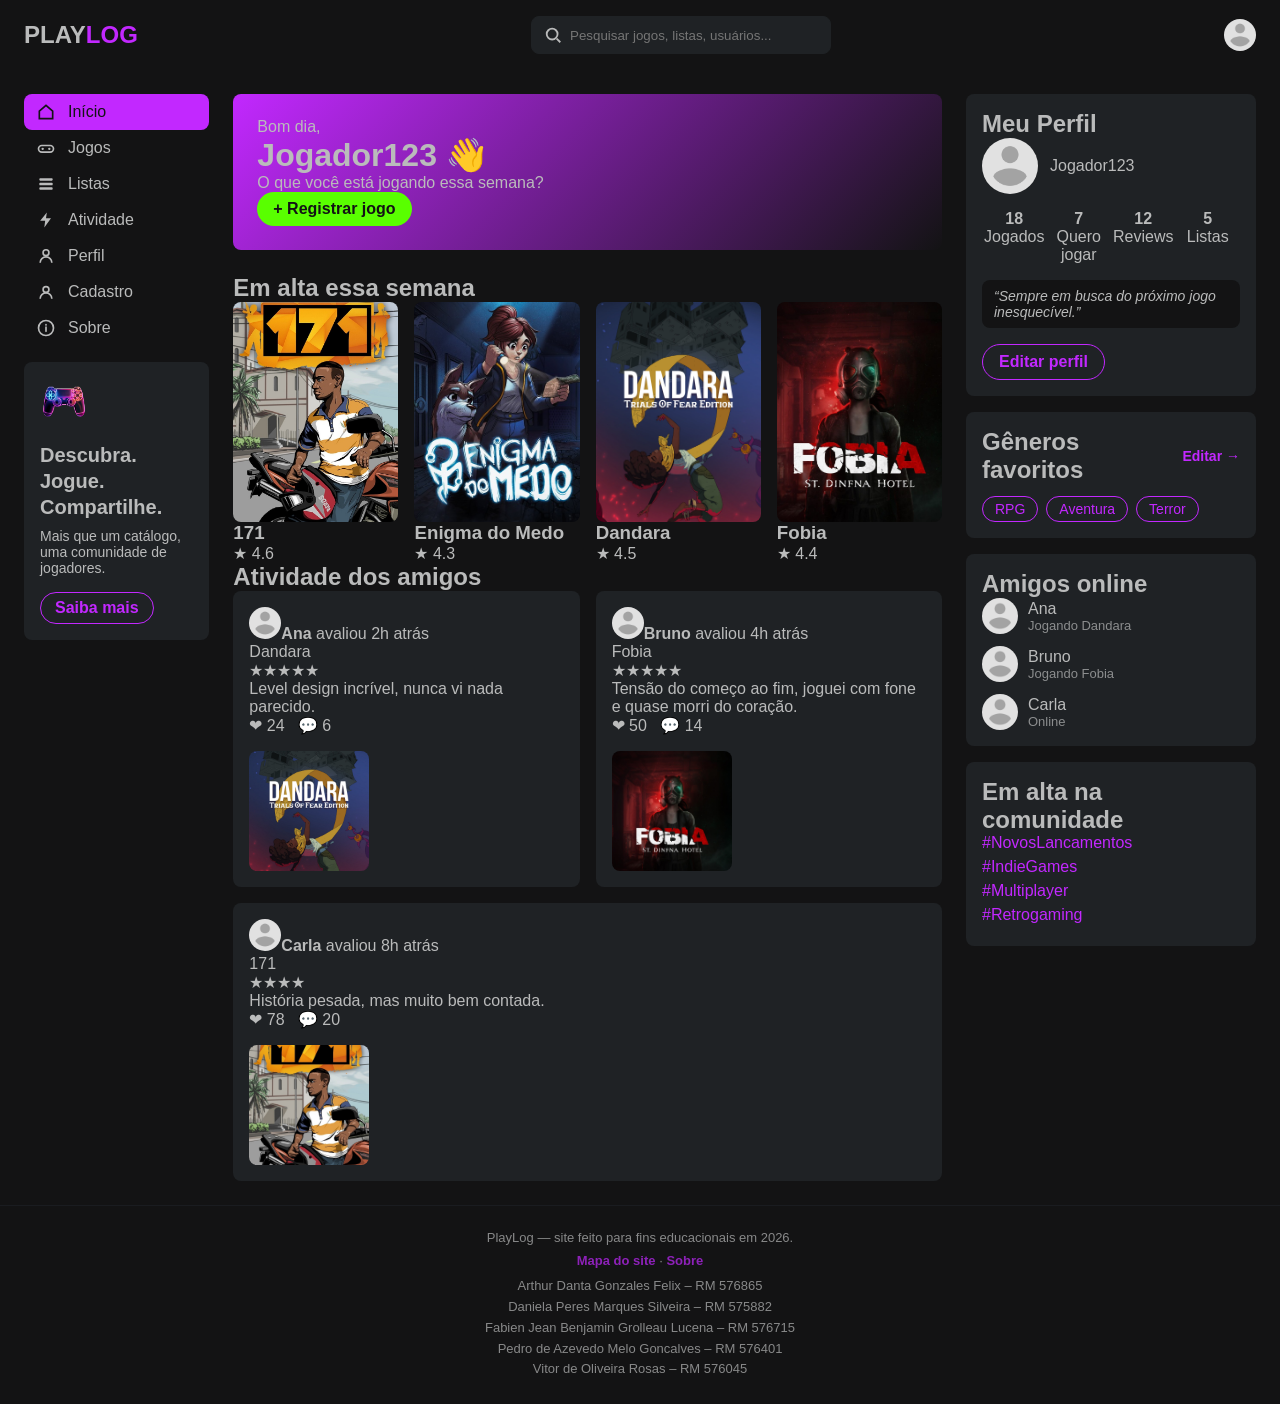
==== commit 164876de: "Fase 2: acentos, mensagens do cadastro e mapa do site sem itens fora do escopo" ====
--- a/index.html
+++ b/index.html
@@ -3,14 +3,14 @@
 <head>
   <meta charset="UTF-8">
   <meta name="viewport" content="width=device-width, initial-scale=1.0">
-  <title>PlayLog - Inicio</title>
+  <title>PlayLog - Início</title>
   <link rel="stylesheet" href="bootstrap.min.css">
   <link rel="stylesheet" href="style.css">
 </head>
 <body class="app-shell">
 
   <header class="topbar navbar navbar-dark">
-    <button class="navbar-toggler d-lg-none" type="button" data-bs-toggle="offcanvas" data-bs-target="#menuLateral" aria-controls="menuLateral" aria-label="Abrir menu de navegacao">
+    <button class="navbar-toggler d-lg-none" type="button" data-bs-toggle="offcanvas" data-bs-target="#menuLateral" aria-controls="menuLateral" aria-label="Abrir menu de navegação">
       <span class="navbar-toggler-icon"></span>
     </button>
 
@@ -21,7 +21,7 @@
     <form class="search-box" id="buscaTopo" role="search">
       <svg viewBox="0 0 20 20" class="icon" aria-hidden="true"><circle cx="9" cy="9" r="6" fill="none" stroke="currentColor" stroke-width="2"/><line x1="14" y1="14" x2="18" y2="18" stroke="currentColor" stroke-width="2"/></svg>
       <label for="campoBuscaTopo" class="visually-hidden">Pesquisar jogos</label>
-      <input type="search" id="campoBuscaTopo" placeholder="Pesquisar jogos, listas, usuarios...">
+      <input type="search" id="campoBuscaTopo" placeholder="Pesquisar jogos, listas, usuários...">
     </form>
 
     <div class="topbar-icons">
@@ -43,7 +43,7 @@
         <ul>
           <li><a href="index.html" class="active" aria-current="page">
             <svg viewBox="0 0 24 24" class="icon" aria-hidden="true"><path d="M4 11 L12 4 L20 11 V20 H4 Z" fill="none" stroke="currentColor" stroke-width="2"/></svg>
-            Inicio
+            Início
           </a></li>
           <li><a href="jogos.html">
             <svg viewBox="0 0 24 24" class="icon" aria-hidden="true"><rect x="3" y="9" width="18" height="8" rx="4" fill="none" stroke="currentColor" stroke-width="2"/><circle cx="8" cy="13" r="1.4" fill="currentColor"/><circle cx="16" cy="13" r="1.4" fill="currentColor"/></svg>
@@ -74,7 +74,7 @@
       <div class="side-promo">
         <img src="assets/controller.png" alt="" class="side-promo-image">
         <h2>Descubra. Jogue. Compartilhe.</h2>
-        <p>Mais que um catalogo, uma comunidade de jogadores.</p>
+        <p>Mais que um catálogo, uma comunidade de jogadores.</p>
         <a href="cadastro.html" class="cta-button btn">Saiba mais</a>
       </div>
       </div>
@@ -87,7 +87,7 @@
         <div class="welcome-text">
           <p class="welcome-eyebrow" data-saudacao>Boa noite,</p>
           <h1><span data-usuario>Jogador123</span> <span aria-hidden="true">&#128075;</span></h1>
-          <p>O que voce esta jogando essa semana?</p>
+          <p>O que você está jogando essa semana?</p>
           <button type="button" class="cta-button cta-solid btn" data-registrar>+ Registrar jogo</button>
         </div>
       </section>
@@ -123,30 +123,30 @@
         <ul class="activity-list">
           <li class="activity-card">
             <div class="activity-body">
-              <p class="activity-meta"><img src="assets/avatar_placeholder.png" alt="" class="activity-avatar"><strong>Ana</strong> avaliou <span class="activity-time">2h atras</span></p>
+              <p class="activity-meta"><img src="assets/avatar_placeholder.png" alt="" class="activity-avatar"><strong>Ana</strong> avaliou <span class="activity-time">2h atrás</span></p>
               <p class="activity-game">Dandara</p>
               <p class="rating">&#9733;&#9733;&#9733;&#9733;&#9733;</p>
-              <p class="activity-comment">Level design incrivel, nunca vi nada parecido.</p>
+              <p class="activity-comment">Level design incrível, nunca vi nada parecido.</p>
               <p class="activity-stats">&#10084; 24 &nbsp; &#128172; 6</p>
             </div>
             <img src="assets/dandara_cover.jpeg" alt="Capa do jogo Dandara" class="activity-cover">
           </li>
           <li class="activity-card">
             <div class="activity-body">
-              <p class="activity-meta"><img src="assets/avatar_placeholder.png" alt="" class="activity-avatar"><strong>Bruno</strong> avaliou <span class="activity-time">4h atras</span></p>
+              <p class="activity-meta"><img src="assets/avatar_placeholder.png" alt="" class="activity-avatar"><strong>Bruno</strong> avaliou <span class="activity-time">4h atrás</span></p>
               <p class="activity-game">Fobia</p>
               <p class="rating">&#9733;&#9733;&#9733;&#9733;&#9733;</p>
-              <p class="activity-comment">Tensao do comeco ao fim, joguei com fone e quase morri do coracao.</p>
+              <p class="activity-comment">Tensão do começo ao fim, joguei com fone e quase morri do coração.</p>
               <p class="activity-stats">&#10084; 50 &nbsp; &#128172; 14</p>
             </div>
             <img src="assets/fobia_cover.jpg" alt="Capa do jogo Fobia" class="activity-cover">
           </li>
           <li class="activity-card">
             <div class="activity-body">
-              <p class="activity-meta"><img src="assets/avatar_placeholder.png" alt="" class="activity-avatar"><strong>Carla</strong> avaliou <span class="activity-time">8h atras</span></p>
+              <p class="activity-meta"><img src="assets/avatar_placeholder.png" alt="" class="activity-avatar"><strong>Carla</strong> avaliou <span class="activity-time">8h atrás</span></p>
               <p class="activity-game">171</p>
               <p class="rating">&#9733;&#9733;&#9733;&#9733;</p>
-              <p class="activity-comment">Historia pesada, mas muito bem contada.</p>
+              <p class="activity-comment">História pesada, mas muito bem contada.</p>
               <p class="activity-stats">&#10084; 78 &nbsp; &#128172; 20</p>
             </div>
             <img src="assets/171_cover.jpg" alt="Capa do jogo 171" class="activity-cover">
@@ -170,13 +170,13 @@
           <div><strong data-stat="reviews">12</strong><span>Reviews</span></div>
           <div><strong data-stat="listas">5</strong><span>Listas</span></div>
         </div>
-        <p class="profile-quote">&ldquo;Sempre em busca do proximo jogo inesquecivel.&rdquo;</p>
+        <p class="profile-quote">&ldquo;Sempre em busca do próximo jogo inesquecível.&rdquo;</p>
         <a href="perfil.html" class="cta-button btn">Editar perfil</a>
       </div>
 
       <div class="panel">
         <div class="panel-title-row">
-          <h2>Generos favoritos</h2>
+          <h2>Gêneros favoritos</h2>
           <a href="cadastro.html" class="panel-edit-link">Editar</a>
         </div>
         <ul class="tag-list">
--- a/style.css
+++ b/style.css
@@ -914,7 +914,7 @@
   line-height: 1.6;
 }
 @media (max-width: 768px) {
-  /* ...regras que ja existem continuam aqui... */
+  /* ...regras que já existem continuam aqui... */
 
   .profile-header {
     flex-direction: column;
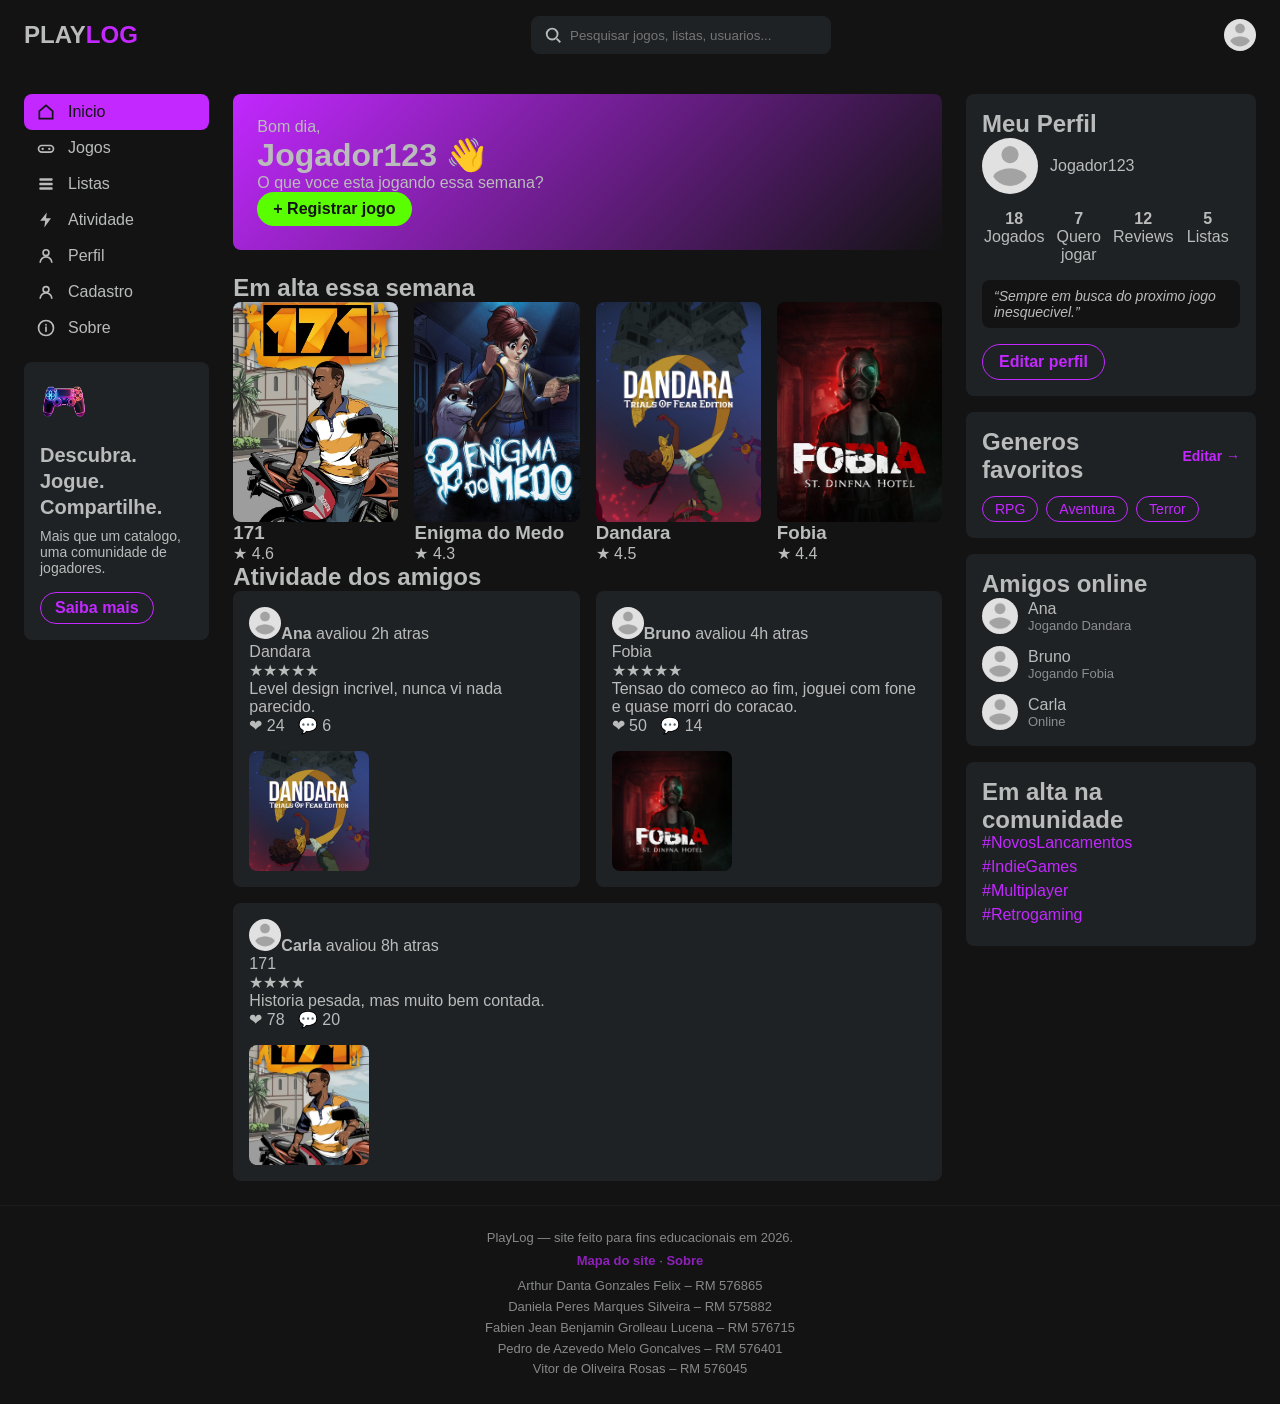
==== commit c5eb563f: "Fase 3: pastas reorganizadas, JS dividido, cards com for" ====
--- a/index.html
+++ b/index.html
@@ -3,14 +3,14 @@
 <head>
   <meta charset="UTF-8">
   <meta name="viewport" content="width=device-width, initial-scale=1.0">
-  <title>PlayLog - Início</title>
-  <link rel="stylesheet" href="bootstrap.min.css">
-  <link rel="stylesheet" href="style.css">
+  <title>PlayLog - Inicio</title>
+  <link rel="stylesheet" href="vendor/bootstrap/bootstrap.min.css">
+  <link rel="stylesheet" href="css/style.css">
 </head>
 <body class="app-shell">
 
   <header class="topbar navbar navbar-dark">
-    <button class="navbar-toggler d-lg-none" type="button" data-bs-toggle="offcanvas" data-bs-target="#menuLateral" aria-controls="menuLateral" aria-label="Abrir menu de navegação">
+    <button class="navbar-toggler d-lg-none" type="button" data-bs-toggle="offcanvas" data-bs-target="#menuLateral" aria-controls="menuLateral" aria-label="Abrir menu de navegacao">
       <span class="navbar-toggler-icon"></span>
     </button>
 
@@ -21,7 +21,7 @@
     <form class="search-box" id="buscaTopo" role="search">
       <svg viewBox="0 0 20 20" class="icon" aria-hidden="true"><circle cx="9" cy="9" r="6" fill="none" stroke="currentColor" stroke-width="2"/><line x1="14" y1="14" x2="18" y2="18" stroke="currentColor" stroke-width="2"/></svg>
       <label for="campoBuscaTopo" class="visually-hidden">Pesquisar jogos</label>
-      <input type="search" id="campoBuscaTopo" placeholder="Pesquisar jogos, listas, usuários...">
+      <input type="search" id="campoBuscaTopo" placeholder="Pesquisar jogos, listas, usuarios...">
     </form>
 
     <div class="topbar-icons">
@@ -43,7 +43,7 @@
         <ul>
           <li><a href="index.html" class="active" aria-current="page">
             <svg viewBox="0 0 24 24" class="icon" aria-hidden="true"><path d="M4 11 L12 4 L20 11 V20 H4 Z" fill="none" stroke="currentColor" stroke-width="2"/></svg>
-            Início
+            Inicio
           </a></li>
           <li><a href="jogos.html">
             <svg viewBox="0 0 24 24" class="icon" aria-hidden="true"><rect x="3" y="9" width="18" height="8" rx="4" fill="none" stroke="currentColor" stroke-width="2"/><circle cx="8" cy="13" r="1.4" fill="currentColor"/><circle cx="16" cy="13" r="1.4" fill="currentColor"/></svg>
@@ -74,7 +74,7 @@
       <div class="side-promo">
         <img src="assets/controller.png" alt="" class="side-promo-image">
         <h2>Descubra. Jogue. Compartilhe.</h2>
-        <p>Mais que um catálogo, uma comunidade de jogadores.</p>
+        <p>Mais que um catalogo, uma comunidade de jogadores.</p>
         <a href="cadastro.html" class="cta-button btn">Saiba mais</a>
       </div>
       </div>
@@ -87,7 +87,7 @@
         <div class="welcome-text">
           <p class="welcome-eyebrow" data-saudacao>Boa noite,</p>
           <h1><span data-usuario>Jogador123</span> <span aria-hidden="true">&#128075;</span></h1>
-          <p>O que você está jogando essa semana?</p>
+          <p>O que voce esta jogando essa semana?</p>
           <button type="button" class="cta-button cta-solid btn" data-registrar>+ Registrar jogo</button>
         </div>
       </section>
@@ -123,30 +123,30 @@
         <ul class="activity-list">
           <li class="activity-card">
             <div class="activity-body">
-              <p class="activity-meta"><img src="assets/avatar_placeholder.png" alt="" class="activity-avatar"><strong>Ana</strong> avaliou <span class="activity-time">2h atrás</span></p>
+              <p class="activity-meta"><img src="assets/avatar_placeholder.png" alt="" class="activity-avatar"><strong>Ana</strong> avaliou <span class="activity-time">2h atras</span></p>
               <p class="activity-game">Dandara</p>
               <p class="rating">&#9733;&#9733;&#9733;&#9733;&#9733;</p>
-              <p class="activity-comment">Level design incrível, nunca vi nada parecido.</p>
+              <p class="activity-comment">Level design incrivel, nunca vi nada parecido.</p>
               <p class="activity-stats">&#10084; 24 &nbsp; &#128172; 6</p>
             </div>
             <img src="assets/dandara_cover.jpeg" alt="Capa do jogo Dandara" class="activity-cover">
           </li>
           <li class="activity-card">
             <div class="activity-body">
-              <p class="activity-meta"><img src="assets/avatar_placeholder.png" alt="" class="activity-avatar"><strong>Bruno</strong> avaliou <span class="activity-time">4h atrás</span></p>
+              <p class="activity-meta"><img src="assets/avatar_placeholder.png" alt="" class="activity-avatar"><strong>Bruno</strong> avaliou <span class="activity-time">4h atras</span></p>
               <p class="activity-game">Fobia</p>
               <p class="rating">&#9733;&#9733;&#9733;&#9733;&#9733;</p>
-              <p class="activity-comment">Tensão do começo ao fim, joguei com fone e quase morri do coração.</p>
+              <p class="activity-comment">Tensao do comeco ao fim, joguei com fone e quase morri do coracao.</p>
               <p class="activity-stats">&#10084; 50 &nbsp; &#128172; 14</p>
             </div>
             <img src="assets/fobia_cover.jpg" alt="Capa do jogo Fobia" class="activity-cover">
           </li>
           <li class="activity-card">
             <div class="activity-body">
-              <p class="activity-meta"><img src="assets/avatar_placeholder.png" alt="" class="activity-avatar"><strong>Carla</strong> avaliou <span class="activity-time">8h atrás</span></p>
+              <p class="activity-meta"><img src="assets/avatar_placeholder.png" alt="" class="activity-avatar"><strong>Carla</strong> avaliou <span class="activity-time">8h atras</span></p>
               <p class="activity-game">171</p>
               <p class="rating">&#9733;&#9733;&#9733;&#9733;</p>
-              <p class="activity-comment">História pesada, mas muito bem contada.</p>
+              <p class="activity-comment">Historia pesada, mas muito bem contada.</p>
               <p class="activity-stats">&#10084; 78 &nbsp; &#128172; 20</p>
             </div>
             <img src="assets/171_cover.jpg" alt="Capa do jogo 171" class="activity-cover">
@@ -170,13 +170,13 @@
           <div><strong data-stat="reviews">12</strong><span>Reviews</span></div>
           <div><strong data-stat="listas">5</strong><span>Listas</span></div>
         </div>
-        <p class="profile-quote">&ldquo;Sempre em busca do próximo jogo inesquecível.&rdquo;</p>
+        <p class="profile-quote">&ldquo;Sempre em busca do proximo jogo inesquecivel.&rdquo;</p>
         <a href="perfil.html" class="cta-button btn">Editar perfil</a>
       </div>
 
       <div class="panel">
         <div class="panel-title-row">
-          <h2>Gêneros favoritos</h2>
+          <h2>Generos favoritos</h2>
           <a href="cadastro.html" class="panel-edit-link">Editar</a>
         </div>
         <ul class="tag-list">
@@ -242,8 +242,16 @@
     </p>
   </footer>
 
-  <script src="bootstrap.bundle.min.js"></script>
-  <script src="dados.js"></script>
-  <script src="script.js"></script>
+  <script src="vendor/bootstrap/bootstrap.bundle.min.js"></script>
+  <script src="js/dados.js"></script>
+  <script src="js/utils.js"></script>
+  <script src="js/usuario.js"></script>
+  <script src="js/validacao.js"></script>
+  <script src="js/cards.js"></script>
+  <script src="js/catalogo.js"></script>
+  <script src="js/atividade.js"></script>
+  <script src="js/listas.js"></script>
+  <script src="js/cadastro.js"></script>
+  <script src="js/main.js"></script>
 </body>
 </html>
--- a/css/style.css
+++ b/css/style.css
@@ -0,0 +1,1403 @@
+* {
+  margin: 0;
+  padding: 0;
+  box-sizing: border-box;
+}
+:root {
+  --roxo: #C228FF;
+  --verde: #59FF00;
+  --fundo: #131314;
+  --fundo-painel: #1F2225;
+  --texto: #BABBBB;
+  /* aliases para os nomes usados nos SVGs inline do HTML */ 
+  --color-purple: var(--roxo);
+  --color-panel: var(--fundo-painel);
+  --color-ink: var(--fundo);
+}
+body {
+  background-color: var(--fundo);
+  color: var(--texto);
+  font-family: Arial, sans-serif;
+}
+.icon {
+  width: 20px;
+  height: 20px;
+}
+.topbar {
+  display: flex;
+  align-items: center;
+  justify-content: space-between;
+  gap: 24px;
+  padding: 16px 24px;
+  background-color: var(--fundo);
+}
+.topbar-avatar {
+  width: 32px;
+  height: 32px;
+  border-radius: 50%;
+  object-fit: cover;
+}
+.top-nav ul {
+  display: flex;
+  gap: 20px;
+  list-style: none;
+}
+.app-body {
+  display: flex;
+  gap: 24px;
+  padding: 24px;
+}
+
+.sidebar-left {
+  width: 220px;
+}
+
+.sidebar-right {
+  width: 280px;
+}
+
+.feed {
+  flex: 1;
+}
+.game-grid {
+  display: grid;
+  grid-template-columns: repeat(4, 1fr);
+  gap: 16px;
+}
+
+.game-card img {
+  width: 100%;
+  aspect-ratio: 3 / 4;
+  object-fit: cover;
+  border-radius: 8px;
+}
+.activity-list {
+  list-style: none;
+  display: flex;
+  flex-direction: row;
+  flex-wrap: wrap;
+  gap: 16px;
+}
+
+.activity-card {
+  display: flex;
+  flex-direction: column;
+  flex: 1;
+  min-width: 260px;
+  gap: 16px;
+  background-color: var(--fundo-painel);
+  padding: 16px;
+  border-radius: 8px;
+}
+
+.activity-avatar {
+  width: 32px;
+  height: 32px;
+  border-radius: 50%;
+  object-fit: cover;
+}
+.activity-cover {
+  width: 120px;
+  height: 120px;
+  object-fit: cover;
+  border-radius: 8px;
+}
+.side-promo,
+.panel {
+  background-color: var(--fundo-painel);
+  padding: 16px;
+  border-radius: 8px;
+  margin-bottom: 16px;
+}
+.side-promo-image {
+  width: 48px;
+  height: 48px;
+  object-fit: contain;
+  margin-bottom: 12px;
+}
+a {
+  color: inherit;
+  text-decoration: none;
+}
+.side-promo h2 {
+  font-size: 20px;
+  line-height: 1.3;
+  margin-bottom: 8px;
+}
+.side-promo p {
+  font-size: 14px;
+  margin-bottom: 16px;
+}
+.side-promo .cta-button {
+  padding: 6px 14px;
+  font-size: 14px;
+}
+.sidebar-left nav ul {
+  list-style: none;
+}
+.top-nav .active {
+  color: var(--roxo);
+  font-weight: 600;
+}
+.sidebar-left nav a {
+  display: flex;
+  align-items: center;
+  gap: 12px;
+  padding: 8px 12px;
+  border-radius: 8px;
+}
+.sidebar-left .active {
+  background-color: var(--roxo);
+  color: var(--fundo);
+}
+.cta-button {
+  display: inline-block;
+  border: 1px solid var(--roxo);
+  background-color: transparent;
+  color: var(--roxo);
+  padding: 8px 16px;
+  border-radius: 20px;
+  font-weight: 600;
+}
+.cta-solid {
+  background-color: var(--verde);
+  color: var(--fundo);
+  border: none;
+}
+
+.welcome-banner {
+  background: linear-gradient(135deg, var(--roxo), var(--fundo));
+  padding: 24px;
+  border-radius: 8px;
+  margin-bottom: 24px;
+}
+button {
+  border: none;
+  background: none;
+  cursor: pointer;
+  color: inherit;
+}
+.brand-name {
+  font-size: 24px;
+  font-weight: 700;
+  text-transform: uppercase;
+}
+.brand-accent {
+  color: var(--roxo);
+}
+.profile-avatar {
+  width: 56px;
+  height: 56px;
+  border-radius: 50%;
+  object-fit: cover;
+}
+.profile-head {
+  display: flex;
+  align-items: center;
+  gap: 12px;
+  margin-bottom: 16px;
+}
+.profile-stats {
+  display: flex;
+  justify-content: space-between;
+  text-align: center;
+  margin-bottom: 16px;
+}
+.profile-stats div {
+  display: flex;
+  flex-direction: column;
+  flex: 1;
+}
+.panel-title-row {
+  display: flex;
+  justify-content: space-between;
+  align-items: center;
+  margin-bottom: 12px;
+}
+.tag-list {
+  list-style: none;
+  display: flex;
+  flex-wrap: wrap;
+  gap: 8px;
+}
+.tag-list li {
+  border: 1px solid var(--roxo);
+  color: var(--roxo);
+  padding: 4px 12px;
+  border-radius: 20px;
+  font-size: 14px;
+}
+.friend-list {
+  list-style: none;
+  display: flex;
+  flex-direction: column;
+  gap: 12px;
+}
+.friend-list li {
+  display: flex;
+  align-items: center;
+  gap: 10px;
+}
+.friend-avatar {
+  width: 36px;
+  height: 36px;
+  border-radius: 50%;
+  object-fit: cover;
+}
+.friend-status {
+  display: block;
+  font-size: 13px;
+  opacity: 0.7;
+}
+.hashtag-list {
+  list-style: none;
+}
+
+.hashtag-list li {
+  color: var(--roxo);
+  margin-bottom: 6px;
+}
+.profile-quote {
+  background-color: var(--fundo);
+  padding: 8px 12px;
+  border-radius: 8px;
+  font-size: 14px;
+  font-style: italic;
+  margin-bottom: 16px;
+}
+.topbar-icons {
+  display: flex;
+  align-items: center;
+  gap: 16px;
+}
+.panel-edit-link {
+  color: var(--roxo);
+  font-weight: 600;
+  font-size: 14px;
+  white-space: nowrap;
+}
+.panel-title-row .panel-edit-link::after {
+  content: " →";
+}
+.catalog-header {
+  margin-bottom: 24px;
+}
+.catalog-header h1 {
+  margin-bottom: 16px;
+}
+.catalog-toolbar {
+  display: flex;
+  align-items: center;
+  gap: 16px;
+  margin-bottom: 16px;
+}
+.search-box-wide {
+  flex: 1;
+}
+.search-box {
+  display: flex;
+  align-items: center;
+  gap: 8px;
+  background-color: var(--fundo-painel);
+  border: 1px solid var(--fundo-painel);
+  border-radius: 8px;
+  padding: 8px 12px;
+}
+
+.search-box input {
+  background: none;
+  border: none;
+  outline: none;
+  color: var(--texto);
+  width: 100%;
+  font-family: inherit;
+}
+.filter-button {
+  display: flex;
+  align-items: center;
+  gap: 8px;
+  border: 1px solid var(--fundo-painel);
+  background-color: var(--fundo-painel);
+  color: var(--texto);
+  padding: 8px 16px;
+  border-radius: 8px;
+  font-weight: 600;
+  white-space: nowrap;
+}
+.genre-tabs {
+  display: flex;
+  flex-wrap: wrap;
+  gap: 8px;
+}
+
+.genre-tab {
+  border: none;
+  background-color: transparent;
+  color: var(--texto);
+  padding: 6px 16px;
+  border-radius: 20px;
+  font-weight: 600;
+  font-size: 14px;
+}
+.genre-tab.active {
+  background-color: var(--roxo);
+  color: white;
+}
+.catalog-grid {
+  display: grid;
+  grid-template-columns: repeat(4, 1fr);
+  gap: 24px 16px;
+}
+.game-tags {
+  display: flex;
+  flex-wrap: wrap;
+  gap: 6px;
+  margin-top: 8px;
+}
+.game-tags span {
+  background-color: var(--fundo-painel);
+  color: var(--texto);
+  padding: 2px 10px;
+  border-radius: 12px;
+  font-size: 12px;
+}
+.page-header {
+  display: flex;
+  justify-content: space-between;
+  align-items: flex-start;
+  margin-bottom: 24px;
+}
+.dropdown-button {
+  display: flex;
+  align-items: center;
+  gap: 8px;
+  background-color: var(--fundo-painel);
+  border: none;
+  color: var(--texto);
+  padding: 8px 16px;
+  border-radius: 8px;
+  font-weight: 600;
+  white-space: nowrap;
+}
+.stat-cards {
+  display: grid;
+  grid-template-columns: repeat(4, 1fr);
+  gap: 16px;
+  margin-bottom: 24px;
+}
+
+.stat-card {
+  display: flex;
+  align-items: center;
+  gap: 12px;
+  background-color: var(--fundo-painel);
+  padding: 16px;
+  border-radius: 8px;
+}
+.stat-icon {
+  display: flex;
+  align-items: center;
+  justify-content: center;
+  width: 40px;
+  height: 40px;
+  background-color: var(--fundo);
+  border-radius: 8px;
+  color: var(--roxo);
+}
+.stat-cards .stat-card:nth-child(3) .stat-icon {
+  color: gold;
+}
+.stat-cards .stat-card:nth-child(4) .stat-icon {
+  color: var(--verde);
+}
+.stat-value {
+  display: block;
+  font-size: 20px;
+  font-weight: 700;
+}
+.stat-label {
+  display: block;
+  font-size: 13px;
+  color: var(--texto);
+  opacity: 0.7;
+}
+.chart-header {
+  display: flex;
+  justify-content: space-between;
+  align-items: center;
+  margin-bottom: 16px;
+}
+.chart-toggle {
+  display: flex;
+  gap: 8px;
+}
+.chart-toggle-btn {
+  border: none;
+  background-color: var(--fundo);
+  color: var(--texto);
+  padding: 6px 14px;
+  border-radius: 6px;
+  font-weight: 600;
+  font-size: 14px;
+}
+.chart-toggle-btn.active {
+  background-color: var(--roxo);
+  color: white;
+}
+.bar-chart {
+  display: flex;
+  gap: 12px;
+}
+.bar-chart-axis {
+  display: flex;
+  flex-direction: column;
+  justify-content: space-between;
+  height: 200px;
+  font-size: 12px;
+  opacity: 0.6;
+}
+.bar-chart-plot {
+  display: flex;
+  align-items: flex-end;
+  gap: 12px;
+  flex: 1;
+  height: 200px;
+}
+.bar-chart-col {
+  display: flex;
+  flex-direction: column;
+  align-items: center;
+  justify-content: flex-end;
+  height: 100%;
+  flex: 1;
+}
+.bar {
+  width: 100%;
+  max-width: 20px;
+  background-color: var(--roxo);
+  border-radius: 4px 4px 0 0;
+}
+.bar-chart-day {
+  margin-top: 16px;
+  font-size: 11px;
+  opacity: 0.6;
+  white-space: nowrap;
+}
+.chart-caption {
+  margin-top: 12px;
+  font-size: 12px;
+  opacity: 0.5;
+}
+.section-header-row {
+  display: flex;
+  justify-content: space-between;
+  align-items: center;
+  margin-bottom: 16px;
+}
+.recent-list {
+  list-style: none;
+  display: flex;
+  flex-direction: column;
+  gap: 12px;
+}
+.recent-item {
+  display: flex;
+  align-items: center;
+  gap: 12px;
+}
+.recent-thumb {
+  width: 40px;
+  height: 40px;
+  object-fit: cover;
+  border-radius: 6px;
+}
+.recent-main {
+  flex: 1;
+}
+.recent-title {
+  display: flex;
+  align-items: center;
+  gap: 6px;
+  font-weight: 600;
+}
+.dot-icon {
+  width: 14px;
+  height: 14px;
+}
+.recent-desc {
+  font-size: 13px;
+  opacity: 0.7;
+}
+.recent-time {
+  font-size: 13px;
+  opacity: 0.6;
+  white-space: nowrap;
+}
+.friends-activity-row {
+  display: flex;
+  gap: 16px;
+}
+.friends-activity-card {
+  display: flex;
+  align-items: center;
+  gap: 10px;
+  background-color: var(--fundo-painel);
+  padding: 12px 16px;
+  border-radius: 8px;
+  flex: 1;
+}
+.friends-activity-card .friend-name {
+  display: flex;
+  align-items: center;
+  gap: 6px;
+  font-weight: 600;
+}
+.status-dot {
+  width: 8px;
+  height: 8px;
+  border-radius: 50%;
+  background-color: var(--verde);
+  display: inline-block;
+}
+@media (max-width: 768px) {
+  .app-body {
+    flex-direction: column;
+  }
+  .profile-tabs {
+    overflow-x: auto;
+  }
+  .bar-chart-plot {
+    overflow-x: auto;
+  }
+  .bar-chart-col {
+    flex: 0 0 30px;
+  }
+  .sidebar-left,
+  .sidebar-right {
+    width: 100%;
+  
+  }
+  .game-grid,
+  .catalog-grid,
+  .stat-cards {
+    grid-template-columns: repeat(2, 1fr);
+  }
+  .friends-activity-row {
+    flex-direction: column;
+  }
+  .topbar {
+    flex-wrap: wrap;
+  }
+  .search-box {
+    width: 100%;
+  }
+}
+.success-page {
+  display: flex;
+  flex-direction: column;
+  align-items: center;
+  justify-content: center;
+  min-height: calc(100vh - 70px);
+  text-align: center;
+  gap: 12px;
+}
+
+.success-page h1 {
+  color: var(--verde);
+  font-size: 32px;
+}
+
+.success-page p {
+  color: var(--texto);
+  font-size: 16px;
+}
+
+.success-page a {
+  margin-top: 12px;
+  display: inline-block;
+  background-color: var(--roxo);
+  color: white;
+  padding: 10px 20px;
+  border-radius: 20px;
+  font-weight: 600;
+}
+.auth-shell {
+  min-height: 100vh;
+}
+.auth-main {
+  position: relative;
+  min-height: calc(100vh - 70px);
+  display: flex;
+  align-items: center;
+  justify-content: center;
+  overflow: hidden;
+  padding: 16px;
+}
+.auth-backdrop {
+  position: absolute;
+  inset: 0;
+  z-index: 0;
+  background-color: var(--roxo);
+}
+.cover-collage {
+  display: grid;
+  grid-template-columns: repeat(8, 1fr);
+  grid-template-rows: repeat(4, 1fr);
+  height: 100%;
+}
+.cover-collage img {
+  width: 100%;
+  height: 100%;
+  object-fit: cover;
+  opacity: 0.8;
+  mix-blend-mode: multiply;
+}
+.auth-card {
+  position: relative;
+  z-index: 1;
+  background-color: var(--fundo-painel);
+  padding: 32px;
+  border-radius: 12px;
+  width: 100%;
+  max-width: 420px;
+  text-align: center;
+}
+.auth-card h1 {
+  font-size: 28px;
+  margin-bottom: 8px;
+}
+.auth-subtitle {
+  font-size: 14px;
+  margin-bottom: 24px;
+}
+.auth-form {
+  text-align: left;
+}
+.form-field {
+  margin-bottom: 16px;
+}
+.form-field label {
+  display: block;
+  margin-bottom: 6px;
+  font-size: 14px;
+}
+.form-field input {
+  width: 100%;
+  padding: 10px 12px;
+  border-radius: 12px;
+  border: none;
+  background-color: var(--texto);
+  color: var(--fundo);
+}
+.checkbox-row {
+  display: flex;
+  align-items: flex-start;
+  gap: 8px;
+  font-size: 13px;
+  margin-bottom: 20px;
+}
+.checkbox-row a {
+  color: var(--roxo);
+  font-weight: 600;
+}
+.auth-submit {
+  width: 100%;
+  background-color: var(--roxo);
+  color: white;
+  padding: 12px;
+  border-radius: 20px;
+  font-weight: 700;
+  font-size: 16px;
+}
+.auth-divider {
+  position: relative;
+  text-align: center;
+  border-top: 1px solid var(--fundo);
+  margin: 24px 0 16px;
+}
+.auth-divider span {
+  position: relative;
+  top: -10px;
+  background-color: var(--fundo-painel);
+  padding: 0 10px;
+  font-size: 13px;
+}
+.auth-social-row {
+  display: flex;
+  justify-content: center;
+  gap: 16px;
+  margin-bottom: 20px;
+}
+.social-button {
+  width: 44px;
+  height: 44px;
+  border-radius: 50%;
+  background-color: white;
+  display: flex;
+  align-items: center;
+  justify-content: center;
+}
+.social-button img {
+  width: 22px;
+  height: 22px;
+}
+.auth-footer-link {
+  font-size: 14px;
+}
+.auth-footer-link a {
+  color: var(--roxo);
+  font-weight: 600;
+}
+.checkbox-row input[type="checkbox"] {
+  accent-color: var(--roxo);
+}
+.profile-header {
+  display: flex;
+  gap: 24px;
+  align-items: flex-start;
+}
+.profile-photo-wrap {
+  position: relative;
+  flex-shrink: 0;
+}
+.profile-photo {
+  width: 140px;
+  height: 140px;
+  object-fit: cover;
+  border-radius: 12px;
+}
+.profile-photo-edit {
+  position: absolute;
+  bottom: -6px;
+  right: -6px;
+  background-color: var(--roxo);
+  color: white;
+  width: 28px;
+  height: 28px;
+  border-radius: 50%;
+  display: flex;
+  align-items: center;
+  justify-content: center;
+}
+.profile-header-info {
+  flex: 1;
+}
+.profile-header-top {
+  display: flex;
+  justify-content: space-between;
+  align-items: flex-start;
+  margin-bottom: 16px;
+}
+.profile-handle {
+  opacity: 0.7;
+  margin-bottom: 4px;
+}
+.profile-quote-inline {
+  font-style: italic;
+  font-size: 14px;
+}
+.profile-stat-bar {
+  display: flex;
+  align-items: center;
+  justify-content: space-around;
+  background-color: var(--fundo);
+  border-radius: 8px;
+  padding: 16px;
+}
+.profile-stat-item {
+  display: flex;
+  flex-direction: column;
+  align-items: center;
+  text-align: center;
+}
+.profile-stat-item strong {
+  font-size: 20px;
+}
+.profile-stat-item span {
+  font-size: 13px;
+  opacity: 0.7;
+}
+.stat-divider {
+  width: 1px;
+  height: 32px;
+  background-color: var(--texto);
+  opacity: 0.2;
+}
+.profile-tabs {
+  display: flex;
+  gap: 24px;
+  border-bottom: 1px solid var(--fundo-painel);
+  margin-bottom: 24px;
+}
+.profile-tab {
+  padding-bottom: 12px;
+  font-weight: 600;
+  opacity: 0.7;
+  border-bottom: 2px solid transparent;
+}
+.profile-tab.active {
+  color: var(--roxo);
+  opacity: 1;
+  border-bottom-color: var(--roxo);
+}
+.favorite-game-card {
+  display: flex;
+  align-items: center;
+  gap: 16px;
+  background-color: var(--fundo-painel);
+  padding: 16px;
+  border-radius: 8px;
+  position: relative;
+}
+.favorite-game-cover {
+  width: 80px;
+  height: 110px;
+  object-fit: cover;
+  border-radius: 6px;
+  flex-shrink: 0;
+}
+.favorite-game-info .rating {
+  color: gold;
+  font-size: 14px;
+  margin: 4px 0;
+}
+.favorite-game-info .favorite-game-quote {
+  font-size: 14px;
+  font-style: italic;
+  opacity: 0.8;
+}
+.favorite-badge {
+  position: absolute;
+  top: 16px;
+  right: 16px;
+  display: flex;
+  align-items: center;
+  gap: 4px;
+  font-size: 13px;
+  color: var(--roxo);
+}
+.favorite-badge .icon {
+  width: 16px;
+  height: 16px;
+}
+.recent-games-row {
+  display: flex;
+  gap: 16px;
+}
+.recent-game-item {
+  width: 120px;
+}
+.recent-game-item img {
+  width: 100%;
+  aspect-ratio: 3 / 4;
+  object-fit: cover;
+  border-radius: 8px;
+  margin-bottom: 8px;
+}
+.recent-game-item h4 {
+  font-size: 14px;
+  margin-bottom: 2px;
+}
+.recent-game-item p {
+  font-size: 12px;
+  opacity: 0.6;
+}
+.site-footer {
+  padding: 24px;
+  border-top: 1px solid var(--fundo-painel);
+  text-align: center;
+  font-size: 13px;
+  opacity: 0.7;
+}
+.site-footer .creditos {
+  margin-top: 8px;
+  line-height: 1.6;
+}
+@media (max-width: 768px) {
+  /* ...regras que ja existem continuam aqui... */
+
+  .profile-header {
+    flex-direction: column;
+  }
+  .profile-header-top {
+    flex-direction: column;
+    align-items: flex-start;
+    gap: 12px;
+  }
+  .profile-stat-bar {
+    flex-wrap: wrap;
+    gap: 16px;
+  }
+  .stat-divider {
+    display: none;
+  }
+}
+.game-meta {
+  margin-top: 8px;
+}
+.game-meta p {
+  font-size: 12px;
+  opacity: 0.6;
+  margin-bottom: 2px;
+}
+.game-table-section {
+  margin-top: 32px;
+}
+.game-table {
+  width: 100%;
+  border-collapse: collapse;
+  margin-top: 16px;
+}
+.game-table th,
+.game-table td {
+  text-align: left;
+  padding: 10px 12px;
+  border-bottom: 1px solid var(--fundo-painel);
+  font-size: 14px;
+}
+.game-table th {
+  color: var(--roxo);
+  font-weight: 600;
+}
+.about-main {
+  min-height: calc(100vh - 70px);
+  display: flex;
+  justify-content: center;
+  padding: 48px 24px;
+}
+.about-content {
+  max-width: 700px;
+}
+.about-content h1 {
+  font-size: 32px;
+  text-align: center;
+  margin-bottom: 32px;
+}
+.about-content section {
+  margin-bottom: 24px;
+}
+.about-content h2 {
+  color: var(--roxo);
+  font-size: 18px;
+  margin-bottom: 8px;
+}
+.about-content p {
+  line-height: 1.6;
+}
+.about-tagline {
+  text-align: center;
+  color: var(--verde);
+  font-weight: 700;
+  font-size: 18px;
+  margin-top: 32px;
+}
+.my-lists-grid {
+  display: grid;
+  grid-template-columns: repeat(3, 1fr);
+  gap: 16px;
+  margin-bottom: 16px;
+}
+.list-card {
+  background-color: var(--fundo-painel);
+  padding: 16px;
+  border-radius: 8px;
+}
+.list-card-header {
+  display: flex;
+  align-items: center;
+  gap: 12px;
+  margin-bottom: 12px;
+}
+.list-card-title {
+  flex: 1;
+}
+.list-card-title p {
+  font-size: 13px;
+  opacity: 0.7;
+}
+.list-card-menu {
+  font-size: 20px;
+  color: var(--texto);
+}
+.list-card-covers {
+  display: grid;
+  grid-template-columns: repeat(4, 1fr);
+  gap: 6px;
+}
+.list-card-covers img {
+  width: 100%;
+  aspect-ratio: 1;
+  object-fit: cover;
+  border-radius: 6px;
+}
+.new-list-button {
+  background-color: var(--roxo);
+  color: white;
+  padding: 10px 20px;
+  border-radius: 20px;
+  font-weight: 600;
+}
+.popular-lists {
+  display: flex;
+  flex-direction: column;
+  gap: 16px;
+}
+.popular-list {
+  display: flex;
+  align-items: center;
+  gap: 16px;
+  background-color: var(--fundo-painel);
+  padding: 16px;
+  border-radius: 8px;
+}
+.popular-list-covers {
+  display: grid;
+  grid-template-columns: repeat(2, 1fr);
+  gap: 4px;
+  width: 80px;
+  flex-shrink: 0;
+}
+.popular-list-covers img {
+  width: 100%;
+  aspect-ratio: 1;
+  object-fit: cover;
+  border-radius: 4px;
+}
+.popular-list-body {
+  flex: 1;
+}
+.popular-list-body h3 {
+  margin-bottom: 6px;
+}
+.popular-list-author {
+  display: flex;
+  align-items: center;
+  gap: 6px;
+  font-size: 13px;
+  opacity: 0.8;
+  margin-bottom: 6px;
+}
+.popular-list-author img {
+  width: 20px;
+  height: 20px;
+  border-radius: 50%;
+  object-fit: cover;
+}
+.popular-list-quote {
+  font-size: 13px;
+  font-style: italic;
+  opacity: 0.7;
+}
+.popular-list-stats {
+  display: flex;
+  align-items: center;
+  gap: 16px;
+  font-size: 13px;
+  opacity: 0.8;
+  flex-shrink: 0;
+}
+@media (max-width: 700px) {
+  .game-table-section {
+    overflow-x: auto;
+  }
+  .game-table {
+    min-width: 600px;
+  }
+}
+
+
+/* =========================================================
+   FASE 2 - Bootstrap 5.2.3 + JavaScript
+   Tudo abaixo complementa o CSS da Fase 1 (acima, sem alteracoes).
+   ========================================================= */
+
+/* ---------- 1. compatibilidade com o Reboot do Bootstrap ----------
+   O Bootstrap redefine margens, titulos e altura de linha.
+   Estas regras mantem o visual definido pelo grupo na Fase 1. */
+:root {
+  --bs-body-bg: var(--fundo);
+  --bs-body-color: var(--texto);
+  --bs-body-font-family: Arial, sans-serif;
+  --bs-link-color: inherit;
+  --bs-link-hover-color: inherit;
+  --cinza-claro: #E8E9EA;
+  --vermelho: #ff6b81;
+}
+body { line-height: normal; font-size: 16px; }
+h1, h2, h3, h4, h5, h6 { font-weight: 700; line-height: normal; margin: 0; }
+h1 { font-size: 2em; }
+h2 { font-size: 1.5em; }
+h3 { font-size: 1.17em; }
+h4 { font-size: 1em; }
+h5 { font-size: 0.83em; }
+h6 { font-size: 0.67em; }
+p, ul, ol, dl, blockquote, figure { margin: 0; }
+ul, ol { padding: 0; }
+img, svg { vertical-align: baseline; }
+label { display: inline; }
+a:hover { color: inherit; }
+button, input, select, textarea { font-size: 13.3333px; }
+
+:focus-visible { outline: 3px solid var(--verde); outline-offset: 2px; }
+.visually-hidden-focusable:focus { z-index: 2000; }
+[hidden] { display: none !important; }
+
+/* ---------- 2. botoes (btn do Bootstrap com as cores do PlayLog) ---------- */
+.cta-button.btn {
+  --bs-btn-color: var(--roxo);
+  --bs-btn-bg: transparent;
+  --bs-btn-border-color: var(--roxo);
+  --bs-btn-hover-color: #fff;
+  --bs-btn-hover-bg: var(--roxo);
+  --bs-btn-hover-border-color: var(--roxo);
+  --bs-btn-active-color: #fff;
+  --bs-btn-active-bg: #a010d8;
+  --bs-btn-active-border-color: #a010d8;
+  --bs-btn-focus-shadow-rgb: 194, 40, 255;
+  font-size: 16px;
+  line-height: normal;
+}
+.cta-button.cta-solid.btn {
+  --bs-btn-color: var(--fundo);
+  --bs-btn-bg: var(--verde);
+  --bs-btn-border-color: var(--verde);
+  --bs-btn-hover-color: var(--fundo);
+  --bs-btn-hover-bg: #7dff3a;
+  --bs-btn-hover-border-color: #7dff3a;
+  --bs-btn-active-color: var(--fundo);
+  --bs-btn-active-bg: #46d600;
+  --bs-btn-active-border-color: #46d600;
+  --bs-btn-focus-shadow-rgb: 89, 255, 0;
+}
+.new-list-button.btn {
+  --bs-btn-color: #fff; --bs-btn-bg: var(--roxo); --bs-btn-border-color: var(--roxo);
+  --bs-btn-hover-color: #fff; --bs-btn-hover-bg: #a010d8; --bs-btn-hover-border-color: #a010d8;
+  --bs-btn-active-color: #fff; --bs-btn-active-bg: #8a0cbd; --bs-btn-active-border-color: #8a0cbd;
+  --bs-btn-focus-shadow-rgb: 194, 40, 255;
+  font-size: 16px; line-height: normal;
+}
+.auth-submit.btn {
+  --bs-btn-color: #fff; --bs-btn-bg: var(--roxo); --bs-btn-border-color: var(--roxo);
+  --bs-btn-hover-color: #fff; --bs-btn-hover-bg: #a010d8; --bs-btn-hover-border-color: #a010d8;
+  --bs-btn-active-color: #fff; --bs-btn-active-bg: #8a0cbd; --bs-btn-active-border-color: #8a0cbd;
+  --bs-btn-focus-shadow-rgb: 194, 40, 255;
+  line-height: normal;
+}
+.success-page a.btn {
+  --bs-btn-color: #fff; --bs-btn-bg: var(--roxo); --bs-btn-border-color: var(--roxo);
+  --bs-btn-hover-color: #fff; --bs-btn-hover-bg: #a010d8; --bs-btn-hover-border-color: #a010d8;
+  --bs-btn-active-color: #fff; --bs-btn-active-bg: #8a0cbd; --bs-btn-active-border-color: #8a0cbd;
+  font-size: 16px; line-height: normal;
+}
+.btn-perigo { background: #dc3545; color: #fff; border-radius: 20px; padding: 8px 16px; font-weight: 600; font-size: 16px; }
+.btn-perigo:hover { background: #b02a37; color: #fff; }
+.detalhes-btn.btn { width: 100%; margin-top: 12px; padding: 6px 12px; font-size: 14px; }
+.panel-edit-link:hover, .checkbox-row a:hover, .auth-footer-link a:hover { color: var(--roxo); text-decoration: underline; }
+.sidebar-left .active:hover { color: var(--fundo); }
+
+/* ---------- 3. topbar com navbar do Bootstrap ---------- */
+.topbar.navbar { flex-wrap: nowrap; padding: 16px 24px; position: sticky; top: 0; z-index: 1030; }
+.topbar .navbar-toggler { border-color: rgba(255, 255, 255, 0.25); padding: 6px 10px; }
+.topbar .search-box { flex: 0 1 300px; }
+.icon-button { display: inline-flex; align-items: center; padding: 4px; border-radius: 50%; }
+.icon-button:hover { background-color: var(--fundo-painel); }
+.topbar-avatar-link { display: inline-flex; }
+.dropdown-menu-playlog {
+  --bs-dropdown-bg: var(--fundo-painel);
+  --bs-dropdown-color: var(--texto);
+  --bs-dropdown-border-color: rgba(255, 255, 255, 0.1);
+  --bs-dropdown-link-color: var(--texto);
+  --bs-dropdown-link-hover-color: #fff;
+  --bs-dropdown-link-hover-bg: rgba(194, 40, 255, 0.2);
+  --bs-dropdown-link-active-bg: var(--roxo);
+  --bs-dropdown-link-active-color: #fff;
+  --bs-dropdown-header-color: var(--texto);
+  --bs-dropdown-divider-bg: rgba(255, 255, 255, 0.1);
+  --bs-dropdown-font-size: 14px;
+  --bs-dropdown-border-radius: 8px;
+  min-width: 220px;
+}
+.dropdown-menu-playlog .dropdown-header { font-size: 12px; text-transform: uppercase; letter-spacing: 0.06em; }
+.dropdown-item { background: none; border: 0; }
+
+/* ---------- 4. grade e menu lateral (offcanvas no mobile) ---------- */
+.app-body { display: block; }
+.app-body > .row { --bs-gutter-x: 24px; --bs-gutter-y: 24px; }
+.sidebar-left { --bs-offcanvas-bg: var(--fundo-painel); --bs-offcanvas-color: var(--texto); --bs-offcanvas-width: 280px; }
+.app-body > .row > .sidebar-right { width: 100%; }
+@media (min-width: 1200px) { .app-body > .row > .sidebar-right { width: 25%; } }
+@media (min-width: 992px) { .offcanvas-lg.sidebar-left { width: auto; } }
+@media (max-width: 991.98px) { .offcanvas-lg.sidebar-left, .offcanvas.sidebar-left { width: var(--bs-offcanvas-width); max-width: 100%; } }
+.sidebar-left .offcanvas-body { display: block; padding: 0; overflow-y: visible; }
+.offcanvas.sidebar-left .offcanvas-body, .offcanvas-lg.sidebar-left .offcanvas-body { padding: 16px; }
+@media (min-width: 992px) {
+  .offcanvas-lg.sidebar-left .offcanvas-body { padding: 0; }
+  .offcanvas-lg.sidebar-left { position: sticky; top: 90px; }
+}
+.sidebar-left .offcanvas-header { border-bottom: 1px solid rgba(255, 255, 255, 0.08); }
+.sidebar-left nav ul { padding: 0; }
+.sidebar-left .side-promo { margin-top: 16px; }
+.soon-badge { margin-left: auto; font-size: 11px; color: var(--roxo); }
+.sidebar-left a.soon { opacity: 0.55; }
+.sidebar-left a.soon:hover { opacity: 0.8; background-color: var(--fundo-painel); }
+.sidebar-left nav a:hover:not(.active) { background-color: rgba(255, 255, 255, 0.06); }
+@media (max-width: 991.98px) { .app-body > .row { --bs-gutter-y: 16px; } .sidebar-col { display: contents; } }
+
+/* ---------- 5. breadcrumb ---------- */
+.breadcrumb { --bs-breadcrumb-divider-color: var(--texto); --bs-breadcrumb-item-active-color: var(--texto); --bs-breadcrumb-item-padding-x: 8px; font-size: 14px; margin-bottom: 16px; }
+.breadcrumb a { color: var(--roxo); font-weight: 600; }
+.breadcrumb a:hover { text-decoration: underline; }
+.breadcrumb-item.active { opacity: 0.8; }
+
+/* ---------- 6. cards ---------- */
+.game-card.card, .list-card.card {
+  --bs-card-bg: transparent;
+  --bs-card-border-width: 0;
+  --bs-card-border-radius: 8px;
+  --bs-card-color: var(--texto);
+  background-color: transparent;
+  height: auto;
+}
+.list-card.card { --bs-card-bg: var(--fundo-painel); background-color: var(--fundo-painel); }
+.game-card[data-detalhes] { cursor: pointer; }
+.game-card[data-detalhes] img { transition: transform 0.15s; }
+.game-card[data-detalhes]:hover img { transform: translateY(-3px); }
+.game-card h3 { font-size: 1.17em; }
+.catalog-row { margin-bottom: 8px; }
+.catalog-count { font-size: 13px; opacity: 0.7; margin-bottom: 16px; }
+.alert-playlog { background-color: var(--fundo-painel); color: var(--texto); border: 1px solid var(--roxo); border-radius: 8px; margin-bottom: 16px; }
+.game-card .game-tags { margin-top: 8px; }
+.dropdown .list-card-menu { padding: 0 8px; }
+
+/* ---------- 7. abas do perfil (Bootstrap Tab) ---------- */
+.profile-tabs.nav { flex-wrap: wrap; }
+.profile-tab { font-size: 16px; font-family: inherit; }
+.profile-tab:hover { opacity: 1; }
+.tab-content > .tab-pane { outline: none; }
+.list-group-playlog {
+  --bs-list-group-bg: var(--fundo-painel);
+  --bs-list-group-color: var(--texto);
+  --bs-list-group-border-color: var(--fundo);
+  --bs-list-group-border-radius: 8px;
+}
+.list-group-playlog .list-group-item { display: flex; align-items: center; gap: 12px; }
+.list-group-item .recent-thumb { flex-shrink: 0; }
+
+/* ---------- 8. formularios ---------- */
+.form-field input.form-control, .form-field .form-select, .form-field textarea.form-control {
+  font-size: 13.3333px;
+  background-color: var(--texto);
+  color: var(--fundo);
+  border-radius: 12px;
+  padding: 10px 12px;
+  border: 2px solid transparent;
+  width: 100%;
+}
+.form-field textarea.form-control { resize: vertical; }
+.form-field input.form-control:focus, .form-field .form-select:focus, .form-field textarea.form-control:focus {
+  background-color: #fff; color: var(--fundo); border-color: var(--roxo); box-shadow: 0 0 0 0.2rem rgba(194, 40, 255, 0.3);
+}
+.form-field input.is-invalid, .form-field .form-select.is-invalid, .form-field textarea.is-invalid { border-color: #dc3545; }
+.form-field input.is-valid, .form-field .form-select.is-valid, .form-field textarea.is-valid { border-color: var(--verde); }
+.invalid-feedback { color: var(--vermelho); font-size: 13px; margin-top: 4px; }
+.form-field .form-control.is-invalid + .invalid-feedback,
+.form-field .input-group > .is-invalid ~ .invalid-feedback,
+.form-field .form-select.is-invalid + .invalid-feedback,
+.checkbox-row input.is-invalid ~ .invalid-feedback { display: block; }
+.form-field > .checkbox-row.is-invalid-row + .invalid-feedback { display: block; }
+.form-field .form-text { color: var(--texto); font-size: 12px; margin-top: 4px; }
+.form-field legend { font-size: 14px; margin-bottom: 6px; float: none; width: auto; }
+.form-field { text-align: left; }
+.form-field .input-group { flex-wrap: nowrap; }
+.form-field .input-group > .form-control { border-top-right-radius: 0; border-bottom-right-radius: 0; }
+.form-field .input-group > .form-control.is-invalid { z-index: 1; }
+.mostrar-senha { background-color: var(--fundo); color: var(--texto); border: 2px solid transparent; border-radius: 0 12px 12px 0; padding: 0 14px; font-size: 13px; font-weight: 600; }
+.mostrar-senha:hover { color: #fff; }
+.checkbox-row .form-check-input { margin-top: 2px; flex-shrink: 0; width: 16px; height: 16px; background-color: var(--texto); border: 0; }
+.checkbox-row .form-check-input:checked { background-color: var(--roxo); }
+.progress-playlog { --bs-progress-bg: var(--fundo); --bs-progress-height: 6px; margin-top: 8px; }
+.requisitos-senha { list-style: none; display: flex; flex-wrap: wrap; gap: 4px 14px; margin-top: 8px; font-size: 12px; opacity: 0.85; }
+.requisitos-senha li.ok { color: var(--verde); }
+.requisitos-senha .marca { display: inline-block; width: 12px; text-align: center; }
+.auth-card .form-field label { text-align: left; }
+.form-modal .form-field { margin-bottom: 16px; }
+.form-modal .form-field label, .form-modal legend { display: block; font-size: 14px; margin-bottom: 6px; }
+.form-modal .form-check-label { display: inline; }
+.form-modal .form-check-input:checked { background-color: var(--roxo); border-color: var(--roxo); }
+.form-range::-webkit-slider-thumb { background-color: var(--roxo); }
+.form-range::-moz-range-thumb { background-color: var(--roxo); }
+.modal-acoes { display: flex; justify-content: flex-end; gap: 12px; margin-top: 8px; }
+.form-field .form-select { appearance: auto; padding-right: 12px; background-image: none; }
+
+/* ---------- 9. modais e toasts ---------- */
+.modal {
+  --bs-modal-bg: var(--fundo-painel);
+  --bs-modal-color: var(--texto);
+  --bs-modal-border-color: rgba(255, 255, 255, 0.1);
+  --bs-modal-header-border-color: rgba(255, 255, 255, 0.08);
+  --bs-modal-footer-border-color: rgba(255, 255, 255, 0.08);
+  --bs-modal-border-radius: 12px;
+}
+.modal-title { font-size: 20px; }
+.modal-capa { width: 100%; aspect-ratio: 3 / 4; object-fit: cover; border-radius: 8px; }
+.modal .game-table { margin-top: 16px; }
+.modal .game-table th { width: 38%; color: var(--roxo); }
+.modal .game-table td, .modal .game-table th { padding: 8px 4px; }
+.toast {
+  --bs-toast-bg: var(--fundo-painel);
+  --bs-toast-color: #fff;
+  --bs-toast-border-radius: 8px;
+  --bs-toast-font-size: 14px;
+  border-left: 5px solid var(--verde) !important;
+}
+.toast-aviso { border-left-color: var(--roxo) !important; }
+.toast-erro { border-left-color: #dc3545 !important; }
+.btn-close-white { filter: invert(1) grayscale(100%) brightness(200%); }
+
+/* ---------- 10. rodape, mapa do site e extras ---------- */
+.site-footer .footer-links { margin-top: 8px; }
+.site-footer .footer-links a { color: var(--roxo); font-weight: 600; }
+.site-footer .footer-links a:hover { text-decoration: underline; }
+.sitemap-content { max-width: 900px; }
+.sitemap-intro { margin-bottom: 24px; line-height: 1.6; }
+.sitemap-list { list-style: none; display: flex; flex-direction: column; gap: 12px; }
+.sitemap-list li { display: flex; flex-direction: column; }
+.sitemap-list a { color: var(--roxo); font-weight: 600; }
+.sitemap-list a:hover { text-decoration: underline; }
+.sitemap-list span { font-size: 13px; opacity: 0.75; }
+.sitemap-soon { opacity: 0.6; font-weight: 600; }
+.about-content .breadcrumb { justify-content: flex-start; }
+.success-page #mensagemUsuario { color: #fff; font-weight: 600; }
+.auth-card .invalid-feedback { text-align: left; }
+.dropdown .dropdown-menu { z-index: 1050; }
+.dropdown-button, .filter-button { cursor: pointer; }
+.chart-toggle-btn:hover { color: #fff; }
+
+/* ---------- 11. responsividade extra ---------- */
+@media (max-width: 767.98px) {
+  .topbar.navbar { flex-wrap: wrap; padding: 12px 16px; gap: 12px; }
+  .topbar .brand { margin-right: auto; }
+  .topbar .search-box { order: 5; flex: 1 1 100%; width: 100%; }
+  .catalog-toolbar { flex-wrap: wrap; }
+  .page-header { flex-wrap: wrap; gap: 12px; }
+  .profile-tabs.nav { gap: 16px; }
+  .modal-acoes { flex-wrap: wrap; }
+  .my-lists-grid { grid-template-columns: 1fr; }
+}
+@media (min-width: 768px) and (max-width: 991.98px) { .my-lists-grid { grid-template-columns: repeat(2, 1fr); } }
+@media (prefers-reduced-motion: reduce) { * { transition: none !important; scroll-behavior: auto !important; } }
+.soon-badge { display: none; white-space: nowrap; }
+@media (min-width: 1400px) { .soon-badge { display: inline; } }
+.offcanvas.show .soon-badge, .offcanvas-lg.show .soon-badge { display: inline; }
+
+.catalog-row .game-card.card { height: 100%; }
+.catalog-row .game-meta { margin-bottom: 12px; }
+.catalog-row .detalhes-btn.btn { margin-top: auto; }
+.app-body > .row > .feed { flex: 0 0 auto; min-width: 0; }
+.new-list-button.btn { margin-bottom: 24px; margin-top: 4px; }
+@media (max-width: 575.98px) {
+  .popular-list { flex-wrap: wrap; }
+  .popular-list-body { flex: 1 1 calc(100% - 100px); min-width: 0; }
+  .popular-list-stats { width: 100%; justify-content: flex-start; }
+}
+.form-field .form-select.is-invalid, .form-field .form-select.is-valid { background-image: none; }
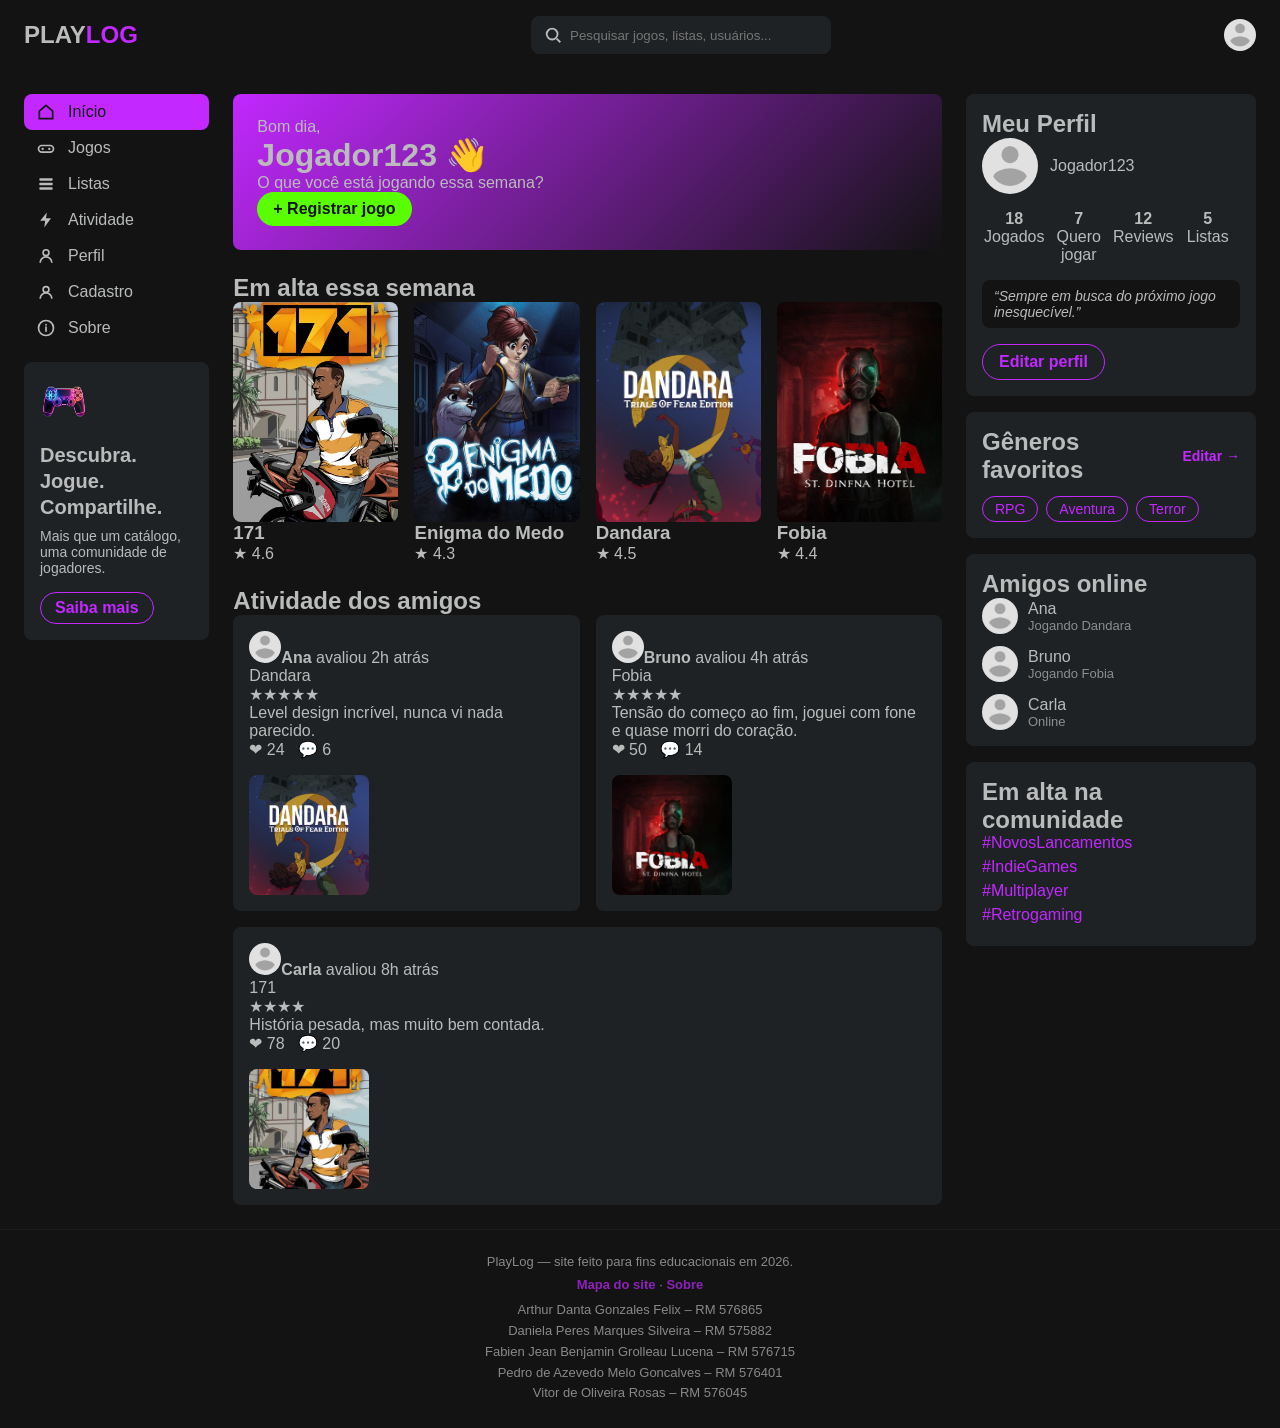
==== commit 40339663: "Fase 3: integra a reorganização do Arthur com as correções da Fase 2 Junta a branch fase-3-reorganiz" ====
--- a/index.html
+++ b/index.html
@@ -3,14 +3,14 @@
 <head>
   <meta charset="UTF-8">
   <meta name="viewport" content="width=device-width, initial-scale=1.0">
-  <title>PlayLog - Inicio</title>
+  <title>PlayLog - Início</title>
   <link rel="stylesheet" href="vendor/bootstrap/bootstrap.min.css">
   <link rel="stylesheet" href="css/style.css">
 </head>
 <body class="app-shell">
 
   <header class="topbar navbar navbar-dark">
-    <button class="navbar-toggler d-lg-none" type="button" data-bs-toggle="offcanvas" data-bs-target="#menuLateral" aria-controls="menuLateral" aria-label="Abrir menu de navegacao">
+    <button class="navbar-toggler d-lg-none" type="button" data-bs-toggle="offcanvas" data-bs-target="#menuLateral" aria-controls="menuLateral" aria-label="Abrir menu de navegação">
       <span class="navbar-toggler-icon"></span>
     </button>
 
@@ -21,7 +21,7 @@
     <form class="search-box" id="buscaTopo" role="search">
       <svg viewBox="0 0 20 20" class="icon" aria-hidden="true"><circle cx="9" cy="9" r="6" fill="none" stroke="currentColor" stroke-width="2"/><line x1="14" y1="14" x2="18" y2="18" stroke="currentColor" stroke-width="2"/></svg>
       <label for="campoBuscaTopo" class="visually-hidden">Pesquisar jogos</label>
-      <input type="search" id="campoBuscaTopo" placeholder="Pesquisar jogos, listas, usuarios...">
+      <input type="search" id="campoBuscaTopo" placeholder="Pesquisar jogos, listas, usuários...">
     </form>
 
     <div class="topbar-icons">
@@ -43,7 +43,7 @@
         <ul>
           <li><a href="index.html" class="active" aria-current="page">
             <svg viewBox="0 0 24 24" class="icon" aria-hidden="true"><path d="M4 11 L12 4 L20 11 V20 H4 Z" fill="none" stroke="currentColor" stroke-width="2"/></svg>
-            Inicio
+            Início
           </a></li>
           <li><a href="jogos.html">
             <svg viewBox="0 0 24 24" class="icon" aria-hidden="true"><rect x="3" y="9" width="18" height="8" rx="4" fill="none" stroke="currentColor" stroke-width="2"/><circle cx="8" cy="13" r="1.4" fill="currentColor"/><circle cx="16" cy="13" r="1.4" fill="currentColor"/></svg>
@@ -74,7 +74,7 @@
       <div class="side-promo">
         <img src="assets/controller.png" alt="" class="side-promo-image">
         <h2>Descubra. Jogue. Compartilhe.</h2>
-        <p>Mais que um catalogo, uma comunidade de jogadores.</p>
+        <p>Mais que um catálogo, uma comunidade de jogadores.</p>
         <a href="cadastro.html" class="cta-button btn">Saiba mais</a>
       </div>
       </div>
@@ -87,7 +87,7 @@
         <div class="welcome-text">
           <p class="welcome-eyebrow" data-saudacao>Boa noite,</p>
           <h1><span data-usuario>Jogador123</span> <span aria-hidden="true">&#128075;</span></h1>
-          <p>O que voce esta jogando essa semana?</p>
+          <p>O que você está jogando essa semana?</p>
           <button type="button" class="cta-button cta-solid btn" data-registrar>+ Registrar jogo</button>
         </div>
       </section>
@@ -123,30 +123,30 @@
         <ul class="activity-list">
           <li class="activity-card">
             <div class="activity-body">
-              <p class="activity-meta"><img src="assets/avatar_placeholder.png" alt="" class="activity-avatar"><strong>Ana</strong> avaliou <span class="activity-time">2h atras</span></p>
+              <p class="activity-meta"><img src="assets/avatar_placeholder.png" alt="" class="activity-avatar"><strong>Ana</strong> avaliou <span class="activity-time">2h atrás</span></p>
               <p class="activity-game">Dandara</p>
               <p class="rating">&#9733;&#9733;&#9733;&#9733;&#9733;</p>
-              <p class="activity-comment">Level design incrivel, nunca vi nada parecido.</p>
+              <p class="activity-comment">Level design incrível, nunca vi nada parecido.</p>
               <p class="activity-stats">&#10084; 24 &nbsp; &#128172; 6</p>
             </div>
             <img src="assets/dandara_cover.jpeg" alt="Capa do jogo Dandara" class="activity-cover">
           </li>
           <li class="activity-card">
             <div class="activity-body">
-              <p class="activity-meta"><img src="assets/avatar_placeholder.png" alt="" class="activity-avatar"><strong>Bruno</strong> avaliou <span class="activity-time">4h atras</span></p>
+              <p class="activity-meta"><img src="assets/avatar_placeholder.png" alt="" class="activity-avatar"><strong>Bruno</strong> avaliou <span class="activity-time">4h atrás</span></p>
               <p class="activity-game">Fobia</p>
               <p class="rating">&#9733;&#9733;&#9733;&#9733;&#9733;</p>
-              <p class="activity-comment">Tensao do comeco ao fim, joguei com fone e quase morri do coracao.</p>
+              <p class="activity-comment">Tensão do começo ao fim, joguei com fone e quase morri do coração.</p>
               <p class="activity-stats">&#10084; 50 &nbsp; &#128172; 14</p>
             </div>
             <img src="assets/fobia_cover.jpg" alt="Capa do jogo Fobia" class="activity-cover">
           </li>
           <li class="activity-card">
             <div class="activity-body">
-              <p class="activity-meta"><img src="assets/avatar_placeholder.png" alt="" class="activity-avatar"><strong>Carla</strong> avaliou <span class="activity-time">8h atras</span></p>
+              <p class="activity-meta"><img src="assets/avatar_placeholder.png" alt="" class="activity-avatar"><strong>Carla</strong> avaliou <span class="activity-time">8h atrás</span></p>
               <p class="activity-game">171</p>
               <p class="rating">&#9733;&#9733;&#9733;&#9733;</p>
-              <p class="activity-comment">Historia pesada, mas muito bem contada.</p>
+              <p class="activity-comment">História pesada, mas muito bem contada.</p>
               <p class="activity-stats">&#10084; 78 &nbsp; &#128172; 20</p>
             </div>
             <img src="assets/171_cover.jpg" alt="Capa do jogo 171" class="activity-cover">
@@ -170,13 +170,13 @@
           <div><strong data-stat="reviews">12</strong><span>Reviews</span></div>
           <div><strong data-stat="listas">5</strong><span>Listas</span></div>
         </div>
-        <p class="profile-quote">&ldquo;Sempre em busca do proximo jogo inesquecivel.&rdquo;</p>
+        <p class="profile-quote">&ldquo;Sempre em busca do próximo jogo inesquecível.&rdquo;</p>
         <a href="perfil.html" class="cta-button btn">Editar perfil</a>
       </div>
 
       <div class="panel">
         <div class="panel-title-row">
-          <h2>Generos favoritos</h2>
+          <h2>Gêneros favoritos</h2>
           <a href="cadastro.html" class="panel-edit-link">Editar</a>
         </div>
         <ul class="tag-list">
--- a/css/style.css
+++ b/css/style.css
@@ -914,7 +914,7 @@
   line-height: 1.6;
 }
 @media (max-width: 768px) {
-  /* ...regras que ja existem continuam aqui... */
+  /* ...regras que já existem continuam aqui... */
 
   .profile-header {
     flex-direction: column;
@@ -1401,3 +1401,8 @@
   .popular-list-stats { width: 100%; justify-content: flex-start; }
 }
 .form-field .form-select.is-invalid, .form-field .form-select.is-valid { background-image: none; }
+/* Espaço acima dos títulos das seções do Início */
+#trending-title,
+#activity-title {
+  margin-top: 24px;
+}
